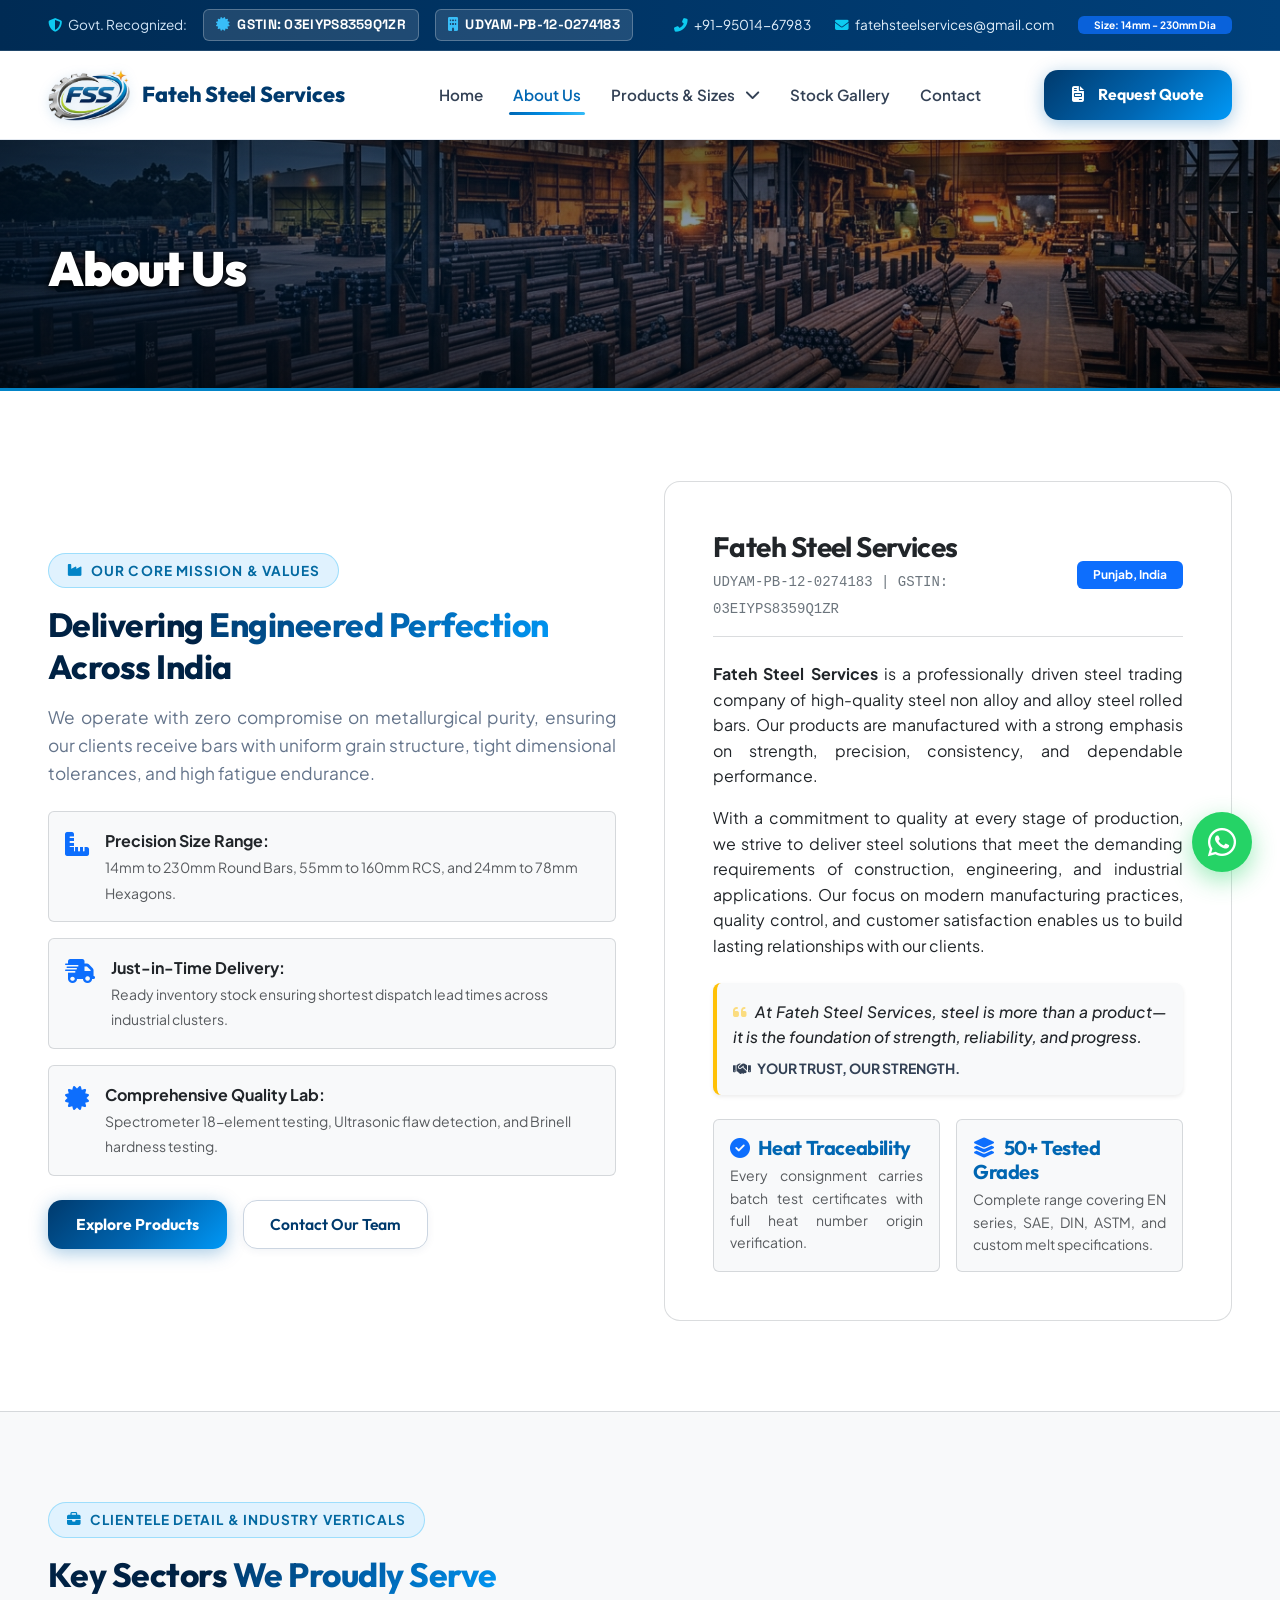
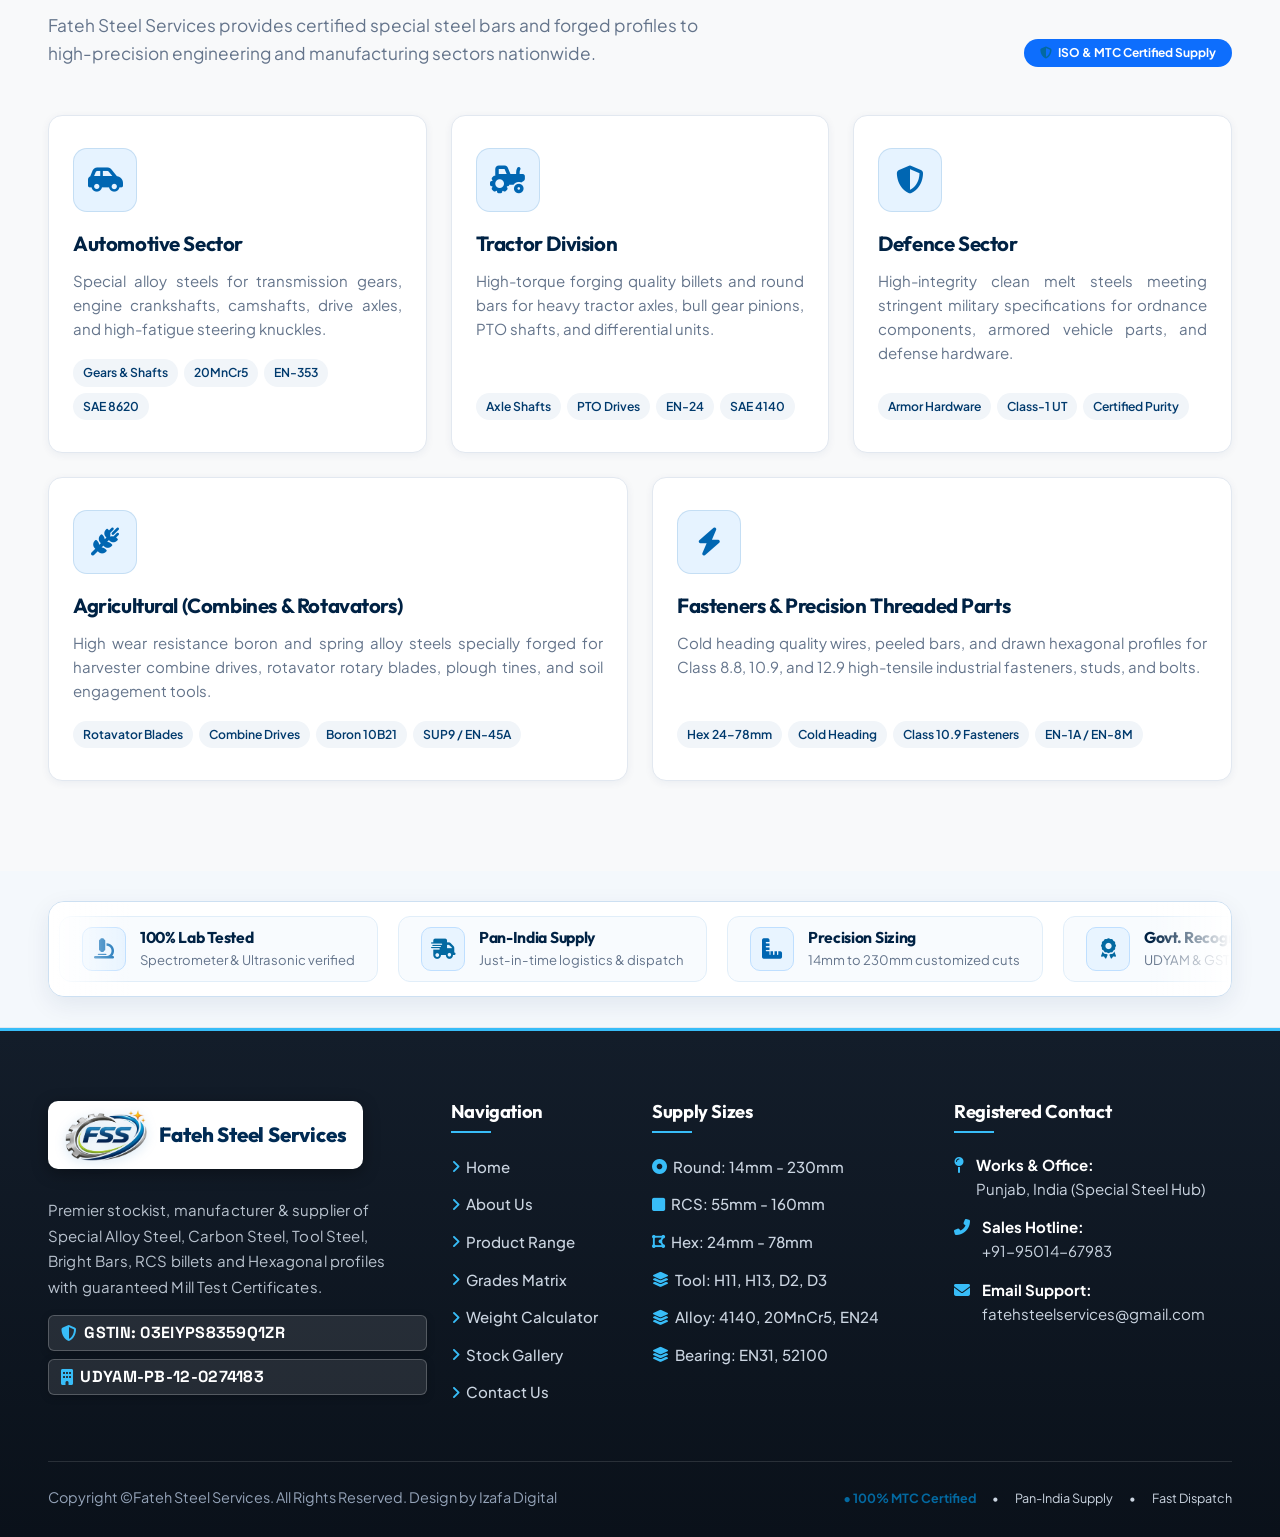
==== about.html @ 77a558df "Update contact info across website to fatehsteelservices@gmail.com and +91-95014-67983" ====
<!DOCTYPE html>
<html lang="en">
<head>
  <meta charset="UTF-8">
  <meta name="viewport" content="width=device-width, initial-scale=1.0">
  <title>About Us | FATEH STEEL SERVICES</title>
  <meta name="description" content="Learn about Fateh Steel Services - Punjab's leading manufacturer & stockist of Special Alloy Steel, Carbon Steel, and Tool Steel.">
  
  <link rel="icon" type="image/png" href="images/logo.png">
  <link rel="stylesheet" href="css/bootstrap.min.css">
  <link rel="stylesheet" href="css/animate.css">
  <link rel="stylesheet" href="css/magnific-popup.css">
  <link rel="stylesheet" href="css/swiper-bundle.min.css">
  <link rel="stylesheet" href="https://cdnjs.cloudflare.com/ajax/libs/font-awesome/6.5.1/css/all.min.css">
  <link rel="stylesheet" href="css/style.css">
</head>
<body>


  <!-- Top Announcement Bar -->
  <div class="top-bar d-none d-md-block">
    <div class="container-fluid px-lg-5">
      <div class="d-flex justify-content-between align-items-center">
        <div class="d-flex align-items-center gap-3">
          <span><i class="fas fa-shield-alt text-info me-1"></i> Govt. Recognized:</span>
          <span class="top-bar-badge"><i class="fas fa-certificate"></i> GSTIN: 03EIYPS8359Q1ZR</span>
          <span class="top-bar-badge"><i class="fas fa-building"></i> UDYAM-PB-12-0274183</span>
        </div>
        <div class="d-flex align-items-center gap-4">
          <a href="tel:+919501467983"><i class="fas fa-phone-alt text-info me-1"></i> +91-95014-67983</a>
          <a href="mailto:fatehsteelservices@gmail.com"><i class="fas fa-envelope text-info me-1"></i> fatehsteelservices@gmail.com</a>
          <span class="badge bg-primary bg-opacity-75 text-white fw-bold px-3 py-1">Size: 14mm - 230mm Dia</span>
        </div>
      </div>
    </div>
  </div>

  <!-- Main Navigation Header with Submenu -->
  <header class="main-nav">
    <div class="container-fluid px-lg-5 py-3">
      <div class="d-flex align-items-center justify-content-between">
        
        <a href="index.html" class="navbar-brand-custom">
          <img src="images/logo.png" alt="Fateh Steel Services Logo" class="brand-logo-img">
          <div class="brand-text d-none d-sm-block">
            <h2 class="brand-title">Fateh Steel Services</h2>
          </div>
        </a>

        <nav class="d-none d-lg-block">
          <ul class="nav-links-custom">
            <li><a href="index.html" class="nav-link-item">Home</a></li>
            <li><a href="about.html" class="nav-link-item active">About Us</a></li>
            
            <li class="nav-dropdown">
              <a href="products.html" class="nav-link-item">
                Products & Sizes <i class="fas fa-chevron-down ms-1 fs-7"></i>
              </a>
              <div class="dropdown-menu-custom">
                <a href="products.html" class="dropdown-item-custom">
                  <i class="fas fa-cubes"></i> Core Products & Size Spectrum
                </a>
                <a href="grades.html" class="dropdown-item-custom">
                  <i class="fas fa-flask"></i> Steel Grades & Chemical Matrix
                </a>
                <a href="calculator.html" class="dropdown-item-custom">
                  <i class="fas fa-calculator"></i> Steel Weight Calculator
                </a>
                <a href="quality.html" class="dropdown-item-custom">
                  <i class="fas fa-stamp"></i> Quality & Lab Testing
                </a>
              </div>
            </li>

            <li><a href="gallery.html" class="nav-link-item">Stock Gallery</a></li>
            <li><a href="contact.html" class="nav-link-item">Contact</a></li>
          </ul>
        </nav>

        <div class="d-flex align-items-center gap-3">
          <button class="btn btn-molten d-none d-sm-inline-flex" data-bs-toggle="modal" data-bs-target="#rfqModal">
            <i class="fas fa-file-invoice me-1"></i> Request Quote
          </button>
          <button class="btn btn-outline-steel mobile-menu-toggle d-lg-none" type="button" data-bs-toggle="offcanvas" data-bs-target="#mobileMenu" aria-label="Toggle Navigation">
            <i class="fas fa-bars"></i>
          </button>
        </div>

      </div>
    </div>
  </header>

  <!-- Mobile Menu Offcanvas with Collapsible Submenu -->
  <div class="offcanvas offcanvas-end bg-white text-dark" tabindex="-1" id="mobileMenu">
    <div class="offcanvas-header border-bottom border-secondary border-opacity-25 py-3">
      <div class="d-flex align-items-center gap-2">
        <img src="images/logo.png" alt="FSS Logo" style="height: 42px;">
        <div>
          <h5 class="offcanvas-title text-gradient fw-bold mb-0">Fateh Steel Services</h5>
        </div>
      </div>
      <button type="button" class="btn-close" data-bs-dismiss="offcanvas" aria-label="Close"></button>
    </div>
    <div class="offcanvas-body p-3">
      <ul class="mobile-nav-list">
        <li>
          <a href="index.html" class="mobile-nav-link">
            <i class="fas fa-home text-blue"></i> Home
          </a>
        </li>
        <li>
          <a href="about.html" class="mobile-nav-link active">
            <i class="fas fa-info-circle text-blue"></i> About Us
          </a>
        </li>
        
        <!-- Interactive Collapsible Submenu -->
        <li class="mobile-submenu-box">
          <button type="button" class="mobile-submenu-toggle">
            <span class="d-flex align-items-center gap-2">
              <i class="fas fa-layer-group text-blue"></i> Products & Sizes
            </span>
            <i class="fas fa-chevron-down arrow-icon"></i>
          </button>
          <div class="mobile-submenu-items">
            <a href="products.html" class="mobile-sub-item">
              <i class="fas fa-cubes"></i> Core Products & Sizes
            </a>
            <a href="grades.html" class="mobile-sub-item">
              <i class="fas fa-flask"></i> Steel Grades & Chemical Matrix
            </a>
            <a href="calculator.html" class="mobile-sub-item">
              <i class="fas fa-calculator"></i> Steel Weight Calculator
            </a>
            <a href="quality.html" class="mobile-sub-item">
              <i class="fas fa-stamp"></i> Quality & Lab Testing
            </a>
          </div>
        </li>

        <li>
          <a href="gallery.html" class="mobile-nav-link">
            <i class="fas fa-warehouse text-blue"></i> Stock Gallery
          </a>
        </li>
        <li>
          <a href="contact.html" class="mobile-nav-link">
            <i class="fas fa-envelope text-blue"></i> Contact Us
          </a>
        </li>
      </ul>

      <div class="mt-4 pt-3 border-top border-secondary border-opacity-25">
        <p class="small text-muted mb-1 font-monospace">GSTIN: 03EIYPS8359Q1ZR</p>
        <p class="small text-muted mb-3 font-monospace">UDYAM-PB-12-0274183</p>
        <button class="btn btn-molten w-100" data-bs-toggle="modal" data-bs-target="#rfqModal" data-bs-dismiss="offcanvas">
          <i class="fas fa-file-invoice me-2"></i> Request Instant Quote
        </button>
        <div class="d-flex gap-2 mt-2">
          <a href="tel:+919501467983" class="btn btn-sm btn-outline-steel flex-grow-1 text-center">
            <i class="fas fa-phone-alt text-green me-1"></i> Call Us
          </a>
          <a href="https://wa.me/919501467983?text=Hello%20Fateh%20Steel%20Services" target="_blank" class="btn btn-sm btn-whatsapp flex-grow-1 text-center">
            <i class="fab fa-whatsapp me-1"></i> WhatsApp
          </a>
        </div>
      </div>
    </div>
  </div>

  <!-- Page Banner -->
  <section class="page-banner-section">
    <div class="container-fluid px-lg-5 position-relative" style="z-index: 2;">
      <div class="row align-items-center">
        <div class="col-lg-10">
          <h1 class="banner-title mb-0">About Us</h1>
        </div>
      </div>
    </div>
  </section>

  <!-- Main About Content -->
  <section class="section-padding bg-surface">
    <div class="container-fluid px-lg-5">
      <div class="row g-5 align-items-center">
        
        <!-- Left Column: Core Mission, Values & Capabilities -->
        <div class="col-lg-6 wow fadeInLeft" data-wow-duration="1s">
          <div class="section-tag">
            <i class="fas fa-industry"></i> Our Core Mission & Values
          </div>
          <h2 class="section-title">
            Delivering <span class="text-gradient">Engineered Perfection</span> Across India
          </h2>
          <p class="section-desc mb-4">
            We operate with zero compromise on metallurgical purity, ensuring our clients receive bars with uniform grain structure, tight dimensional tolerances, and high fatigue endurance.
          </p>

          <div class="d-flex flex-column gap-3 mb-4">
            <div class="d-flex align-items-start gap-3 p-3 rounded bg-light border border-secondary border-opacity-25">
              <i class="fas fa-ruler-combined text-primary fs-4 mt-1"></i>
              <div>
                <strong class="text-dark d-block">Precision Size Range:</strong>
                <span class="text-muted small">14mm to 230mm Round Bars, 55mm to 160mm RCS, and 24mm to 78mm Hexagons.</span>
              </div>
            </div>

            <div class="d-flex align-items-start gap-3 p-3 rounded bg-light border border-secondary border-opacity-25">
              <i class="fas fa-truck-fast text-primary fs-4 mt-1"></i>
              <div>
                <strong class="text-dark d-block">Just-in-Time Delivery:</strong>
                <span class="text-muted small">Ready inventory stock ensuring shortest dispatch lead times across industrial clusters.</span>
              </div>
            </div>

            <div class="d-flex align-items-start gap-3 p-3 rounded bg-light border border-secondary border-opacity-25">
              <i class="fas fa-certificate text-primary fs-4 mt-1"></i>
              <div>
                <strong class="text-dark d-block">Comprehensive Quality Lab:</strong>
                <span class="text-muted small">Spectrometer 18-element testing, Ultrasonic flaw detection, and Brinell hardness testing.</span>
              </div>
            </div>
          </div>

          <div class="d-flex gap-3">
            <a href="products.html" class="btn btn-molten">Explore Products</a>
            <a href="contact.html" class="btn btn-outline-steel">Contact Our Team</a>
          </div>
        </div>

        <!-- Right Column: Corporate Enterprise Profile & Credentials -->
        <div class="col-lg-6 wow fadeInRight" data-wow-duration="1s">
          <div class="p-4 p-md-5 rounded-4 bg-white border border-secondary border-opacity-25 shadow-md">
            <div class="d-flex align-items-center justify-content-between pb-3 mb-4 border-bottom border-secondary border-opacity-25">
              <div>
                <h3 class="text-dark mb-1 fw-bold">Fateh Steel Services</h3>
                <span class="text-secondary small font-monospace">UDYAM-PB-12-0274183 | GSTIN: 03EIYPS8359Q1ZR</span>
              </div>
              <span class="badge bg-primary text-white px-3 py-2 fw-bold">Punjab, India</span>
            </div>
            
            <p class="text-body leading-relaxed mb-3">
              <strong>Fateh Steel Services</strong> is a professionally driven steel trading company of high-quality steel non alloy and alloy steel rolled bars. Our products are manufactured with a strong emphasis on strength, precision, consistency, and dependable performance.
            </p>

            <p class="text-body leading-relaxed mb-4">
              With a commitment to quality at every stage of production, we strive to deliver steel solutions that meet the demanding requirements of construction, engineering, and industrial applications. Our focus on modern manufacturing practices, quality control, and customer satisfaction enables us to build lasting relationships with our clients.
            </p>

            <!-- Brand Philosophy & Tagline Callout -->
            <div class="p-3 mb-4 rounded-3 border-start border-4 border-warning bg-light shadow-sm">
              <p class="mb-2 text-dark fst-italic fw-medium" style="font-size: 0.98rem; line-height: 1.6;">
                <i class="fas fa-quote-left text-warning me-2 opacity-50"></i>At Fateh Steel Services, steel is more than a product—it is the foundation of strength, reliability, and progress.
              </p>
              <div class="text-orange fw-bold small text-uppercase tracking-wider">
                <i class="fas fa-handshake me-1"></i> Your Trust, Our Strength.
              </div>
            </div>

            <div class="row g-3">
              <div class="col-sm-6">
                <div class="p-3 rounded bg-light border border-secondary border-opacity-25 h-100">
                  <h5 class="text-blue mb-1"><i class="fas fa-check-circle text-primary me-2"></i>Heat Traceability</h5>
                  <p class="text-muted small mb-0">Every consignment carries batch test certificates with full heat number origin verification.</p>
                </div>
              </div>
              <div class="col-sm-6">
                <div class="p-3 rounded bg-light border border-secondary border-opacity-25 h-100">
                  <h5 class="text-blue mb-1"><i class="fas fa-layer-group text-primary me-2"></i>50+ Tested Grades</h5>
                  <p class="text-muted small mb-0">Complete range covering EN series, SAE, DIN, ASTM, and custom melt specifications.</p>
                </div>
              </div>
            </div>

          </div>
        </div>

      </div>
    </div>
  </section>

  <!-- Key Industry Verticals & Clientele Served Section -->
  <section class="section-padding bg-light border-top border-secondary border-opacity-25">
    <div class="container-fluid px-lg-5">
      
      <div class="row justify-content-between align-items-end mb-5">
        <div class="col-lg-7">
          <div class="section-tag">
            <i class="fas fa-briefcase"></i> Clientele Detail & Industry Verticals
          </div>
          <h2 class="section-title">
            Key Sectors <span class="text-gradient">We Proudly Serve</span>
          </h2>
          <p class="section-desc mb-0">
            Fateh Steel Services provides certified special steel bars and forged profiles to high-precision engineering and manufacturing sectors nationwide.
          </p>
        </div>
        <div class="col-lg-5 text-lg-end mt-3 mt-lg-0">
          <span class="badge bg-primary text-white p-2 px-3 fw-bold rounded-pill">
            <i class="fas fa-shield-halved text-green me-1"></i> ISO & MTC Certified Supply
          </span>
        </div>
      </div>

      <!-- 5 Core Sectors Grid -->
      <div class="row g-4">
        
        <!-- Sector 1: Automotive -->
        <div class="col-lg-4 col-md-6 wow fadeInUp" data-wow-delay="0.1s">
          <div class="industry-card">
            <div class="industry-icon-box">
              <i class="fas fa-car-side"></i>
            </div>
            <h4>Automotive Sector</h4>
            <p>Special alloy steels for transmission gears, engine crankshafts, camshafts, drive axles, and high-fatigue steering knuckles.</p>
            <div class="industry-tags">
              <span>Gears & Shafts</span>
              <span>20MnCr5</span>
              <span>EN-353</span>
              <span>SAE 8620</span>
            </div>
          </div>
        </div>

        <!-- Sector 2: Tractor Division -->
        <div class="col-lg-4 col-md-6 wow fadeInUp" data-wow-delay="0.2s">
          <div class="industry-card">
            <div class="industry-icon-box">
              <i class="fas fa-tractor"></i>
            </div>
            <h4>Tractor Division</h4>
            <p>High-torque forging quality billets and round bars for heavy tractor axles, bull gear pinions, PTO shafts, and differential units.</p>
            <div class="industry-tags">
              <span>Axle Shafts</span>
              <span>PTO Drives</span>
              <span>EN-24</span>
              <span>SAE 4140</span>
            </div>
          </div>
        </div>

        <!-- Sector 3: Defence Sector -->
        <div class="col-lg-4 col-md-6 wow fadeInUp" data-wow-delay="0.3s">
          <div class="industry-card">
            <div class="industry-icon-box">
              <i class="fas fa-shield-halved"></i>
            </div>
            <h4>Defence Sector</h4>
            <p>High-integrity clean melt steels meeting stringent military specifications for ordnance components, armored vehicle parts, and defense hardware.</p>
            <div class="industry-tags">
              <span>Armor Hardware</span>
              <span>Class-1 UT</span>
              <span>Certified Purity</span>
            </div>
          </div>
        </div>

        <!-- Sector 4: Agricultural Combines & Rotavators -->
        <div class="col-lg-6 col-md-6 wow fadeInUp" data-wow-delay="0.4s">
          <div class="industry-card">
            <div class="industry-icon-box">
              <i class="fas fa-wheat-awn"></i>
            </div>
            <h4>Agricultural (Combines & Rotavators)</h4>
            <p>High wear resistance boron and spring alloy steels specially forged for harvester combine drives, rotavator rotary blades, plough tines, and soil engagement tools.</p>
            <div class="industry-tags">
              <span>Rotavator Blades</span>
              <span>Combine Drives</span>
              <span>Boron 10B21</span>
              <span>SUP9 / EN-45A</span>
            </div>
          </div>
        </div>

        <!-- Sector 5: Fasteners -->
        <div class="col-lg-6 col-md-12 wow fadeInUp" data-wow-delay="0.5s">
          <div class="industry-card">
            <div class="industry-icon-box">
              <i class="fas fa-bolt"></i>
            </div>
            <h4>Fasteners & Precision Threaded Parts</h4>
            <p>Cold heading quality wires, peeled bars, and drawn hexagonal profiles for Class 8.8, 10.9, and 12.9 high-tensile industrial fasteners, studs, and bolts.</p>
            <div class="industry-tags">
              <span>Hex 24–78mm</span>
              <span>Cold Heading</span>
              <span>Class 10.9 Fasteners</span>
              <span>EN-1A / EN-8M</span>
            </div>
          </div>
        </div>

      </div>

    </div>
  </section>

  <!-- Capability Stats Banner (Infinite Scrolling Ticker) -->
  <section class="capability-ribbon-section">
    <div class="container-fluid px-lg-5">
      <div class="capability-ribbon capability-ribbon-box">
        <div class="ribbon-ticker">
          <div class="ribbon-track">
            
            <!-- Group 1 -->
            <div class="ribbon-group">
              <div class="ribbon-item">
                <div class="ribbon-icon"><i class="fas fa-microscope"></i></div>
                <div class="ribbon-info">
                  <h4>100% Lab Tested</h4>
                  <p>Spectrometer & Ultrasonic verified</p>
                </div>
              </div>
              <div class="ribbon-item">
                <div class="ribbon-icon"><i class="fas fa-truck-fast text-green"></i></div>
                <div class="ribbon-info">
                  <h4>Pan-India Supply</h4>
                  <p>Just-in-time logistics & dispatch</p>
                </div>
              </div>
              <div class="ribbon-item">
                <div class="ribbon-icon"><i class="fas fa-ruler-combined"></i></div>
                <div class="ribbon-info">
                  <h4>Precision Sizing</h4>
                  <p>14mm to 230mm customized cuts</p>
                </div>
              </div>
              <div class="ribbon-item">
                <div class="ribbon-icon"><i class="fas fa-award text-green"></i></div>
                <div class="ribbon-info">
                  <h4>Govt. Recognized</h4>
                  <p>UDYAM & GST Registered entity</p>
                </div>
              </div>
              <div class="ribbon-item">
                <div class="ribbon-icon"><i class="fas fa-certificate text-green"></i></div>
                <div class="ribbon-info">
                  <h4>100% MTC Certified</h4>
                  <p>Chemical & mechanical test compliance</p>
                </div>
              </div>
              <div class="ribbon-item">
                <div class="ribbon-icon"><i class="fas fa-cubes"></i></div>
                <div class="ribbon-info">
                  <h4>50+ Steel Grades</h4>
                  <p>Alloy, Carbon & Tool Steel matrix</p>
                </div>
              </div>
            </div>

            <!-- Group 2 (Exact Duplicate for Seamless Infinite Loop) -->
            <div class="ribbon-group" aria-hidden="true">
              <div class="ribbon-item">
                <div class="ribbon-icon"><i class="fas fa-microscope"></i></div>
                <div class="ribbon-info">
                  <h4>100% Lab Tested</h4>
                  <p>Spectrometer & Ultrasonic verified</p>
                </div>
              </div>
              <div class="ribbon-item">
                <div class="ribbon-icon"><i class="fas fa-truck-fast text-green"></i></div>
                <div class="ribbon-info">
                  <h4>Pan-India Supply</h4>
                  <p>Just-in-time logistics & dispatch</p>
                </div>
              </div>
              <div class="ribbon-item">
                <div class="ribbon-icon"><i class="fas fa-ruler-combined"></i></div>
                <div class="ribbon-info">
                  <h4>Precision Sizing</h4>
                  <p>14mm to 230mm customized cuts</p>
                </div>
              </div>
              <div class="ribbon-item">
                <div class="ribbon-icon"><i class="fas fa-award text-green"></i></div>
                <div class="ribbon-info">
                  <h4>Govt. Recognized</h4>
                  <p>UDYAM & GST Registered entity</p>
                </div>
              </div>
              <div class="ribbon-item">
                <div class="ribbon-icon"><i class="fas fa-certificate text-green"></i></div>
                <div class="ribbon-info">
                  <h4>100% MTC Certified</h4>
                  <p>Chemical & mechanical test compliance</p>
                </div>
              </div>
              <div class="ribbon-item">
                <div class="ribbon-icon"><i class="fas fa-cubes"></i></div>
                <div class="ribbon-info">
                  <h4>50+ Steel Grades</h4>
                  <p>Alloy, Carbon & Tool Steel matrix</p>
                </div>
              </div>
            </div>

          </div>
        </div>
      </div>
    </div>
  </section>

  <!-- Footer -->
  <footer class="main-footer">
    <div class="container-fluid px-lg-5">
      <div class="row g-4">
        
        <div class="col-lg-4 col-md-6">
          <div class="navbar-brand-custom mb-3">
            <img src="images/logo.png" alt="Fateh Steel Services Logo" class="brand-logo-img" style="height: 52px;">
            <div class="brand-text">
              <h2 class="text-white mb-0">Fateh Steel Services</h2>
            </div>
          </div>
          <p class="text-light small pe-lg-4 mb-3" style="line-height: 1.7; opacity: 0.9;">
            Premier stockist, manufacturer & supplier of Special Alloy Steel, Carbon Steel, Tool Steel, Bright Bars, RCS billets and Hexagonal profiles with guaranteed Mill Test Certificates.
          </p>
          <div class="d-flex flex-column gap-2 mt-2">
            <span class="top-bar-badge d-inline-flex w-auto"><i class="fas fa-shield-alt"></i> GSTIN: 03EIYPS8359Q1ZR</span>
            <span class="top-bar-badge d-inline-flex w-auto"><i class="fas fa-building"></i> UDYAM-PB-12-0274183</span>
          </div>
        </div>

        <div class="col-lg-2 col-md-6 col-6 footer-col">
          <h4>Navigation</h4>
          <ul class="footer-links">
            <li><a href="index.html"><i class="fas fa-angle-right text-green"></i> Home</a></li>
            <li><a href="about.html"><i class="fas fa-angle-right text-green"></i> About Us</a></li>
            <li><a href="products.html"><i class="fas fa-angle-right text-green"></i> Product Range</a></li>
            <li><a href="grades.html"><i class="fas fa-angle-right text-green"></i> Grades Matrix</a></li>
            <li><a href="calculator.html"><i class="fas fa-angle-right text-green"></i> Weight Calculator</a></li>
            <li><a href="gallery.html"><i class="fas fa-angle-right text-green"></i> Stock Gallery</a></li>
            <li><a href="contact.html"><i class="fas fa-angle-right text-green"></i> Contact Us</a></li>
          </ul>
        </div>

        <div class="col-lg-3 col-md-6 col-6 footer-col">
          <h4>Supply Sizes</h4>
          <ul class="footer-links">
            <li><a href="products.html"><i class="fas fa-circle-dot text-green"></i> Round: 14mm - 230mm</a></li>
            <li><a href="products.html"><i class="fas fa-square text-green"></i> RCS: 55mm - 160mm</a></li>
            <li><a href="products.html"><i class="fas fa-draw-polygon text-green"></i> Hex: 24mm - 78mm</a></li>
            <li><a href="grades.html"><i class="fas fa-layer-group text-green"></i> Tool: H11, H13, D2, D3</a></li>
            <li><a href="grades.html"><i class="fas fa-layer-group text-green"></i> Alloy: 4140, 20MnCr5, EN24</a></li>
            <li><a href="grades.html"><i class="fas fa-layer-group text-green"></i> Bearing: EN31, 52100</a></li>
          </ul>
        </div>

        <div class="col-lg-3 col-md-6 footer-col">
          <h4>Registered Contact</h4>
          <div class="footer-contact-item">
            <i class="fas fa-map-pin"></i>
            <div>
              <strong class="text-white d-block">Works & Office:</strong>
              <span>Punjab, India (Special Steel Hub)</span>
            </div>
          </div>
          <div class="footer-contact-item">
            <i class="fas fa-phone-alt"></i>
            <div>
              <strong class="text-white d-block">Sales Hotline:</strong>
              <a href="tel:+919501467983" class="text-light">+91-95014-67983</a>
            </div>
          </div>
          <div class="footer-contact-item">
            <i class="fas fa-envelope"></i>
            <div>
              <strong class="text-white d-block">Email Support:</strong>
              <a href="mailto:fatehsteelservices@gmail.com" class="text-light">fatehsteelservices@gmail.com</a>
            </div>
          </div>
        </div>

      </div>

      <div class="footer-bottom d-flex flex-wrap justify-content-between align-items-center">
        <div>
          Copyright &copy;Fateh Steel Services. All Rights Reserved. Design by Izafa Digital
        </div>
        <div class="d-flex gap-3 text-light small">
          <span class="text-green fw-bold">&bull; 100% MTC Certified</span>
          <span>&bull;</span>
          <span>Pan-India Supply</span>
          <span>&bull;</span>
          <span>Fast Dispatch</span>
        </div>
      </div>

    </div>
  </footer>

  <!-- Floating WhatsApp CTA Button -->
  <a href="https://wa.me/919501467983?text=Hello%20Fateh%20Steel%20Services,%20I%20have%20an%20inquiry%20regarding%20steel%20supplies" target="_blank" class="whatsapp-float" aria-label="Chat on WhatsApp">
    <i class="fab fa-whatsapp"></i>
  </a>

  <!-- Request Quote Popup Modal -->
  <div class="modal fade" id="rfqModal" tabindex="-1" aria-hidden="true">
    <div class="modal-dialog modal-dialog-centered modal-lg">
      <div class="modal-content rfq-modal-content">
        <div class="modal-header rfq-modal-header">
          <div class="d-flex align-items-center gap-2">
            <i class="fas fa-file-invoice text-green fs-4"></i>
            <h5 class="modal-title text-white mb-0">Request Instant Quotation</h5>
          </div>
          <button type="button" class="btn-close btn-close-white" data-bs-dismiss="modal"></button>
        </div>
        <div class="modal-body rfq-modal-body">
          <form onsubmit="event.preventDefault(); const g = document.getElementById('modal-grade').value; const s = document.getElementById('modal-size').value; const q = document.getElementById('modal-qty').value; window.open('https://wa.me/919501467983?text=' + encodeURIComponent('*QUICK QUOTE INQUIRY*\nGrade: ' + g + '\nSize: ' + s + '\nQuantity: ' + q), '_blank');">
            <div class="row g-3">
              <div class="col-md-6">
                <label class="form-label text-dark small fw-bold">Required Grade:</label>
                <input type="text" id="modal-grade" class="form-control bg-light border-secondary border-opacity-25 text-dark py-2" placeholder="e.g. 42CrMo4 / EN8 / 20MnCr5" required>
              </div>
              <div class="col-md-6">
                <label class="form-label text-dark small fw-bold">Size (Dia / RCS / HEX):</label>
                <input type="text" id="modal-size" class="form-control bg-light border-secondary border-opacity-25 text-dark py-2" placeholder="e.g. 50mm Dia / 80mm RCS" required>
              </div>
              <div class="col-md-12">
                <label class="form-label text-dark small fw-bold">Estimated Quantity / Length:</label>
                <input type="text" id="modal-qty" class="form-control bg-light border-secondary border-opacity-25 text-dark py-2" placeholder="e.g. 2 Tons / 50 Pieces" required>
              </div>
              <div class="col-12 mt-4 text-end">
                <button type="button" class="btn btn-outline-secondary me-2" data-bs-dismiss="modal">Close</button>
                <button type="submit" class="btn btn-molten">
                  <i class="fab fa-whatsapp me-1"></i> Send To WhatsApp Sales
                </button>
              </div>
            </div>
          </form>
        </div>
      </div>
    </div>
  </div>

  <!-- JavaScript Libraries -->
  <script src="js/jquery-3.7.1.min.js"></script>
  <script src="js/bootstrap.min.js"></script>
  <script src="js/gsap.min.js"></script>
  <script src="js/ScrollTrigger.min.js"></script>
  <script src="js/SplitText.min.js"></script>
  <script src="js/wow.min.js"></script>
  <script src="js/swiper-bundle.min.js"></script>
  <script src="js/jquery.magnific-popup.min.js"></script>
  <script src="js/jquery.waypoints.min.js"></script>
  <script src="js/jquery.counterup.min.js"></script>
  <script src="js/SmoothScroll.js"></script>
  <script src="js/steel-data.js"></script>
  <script src="js/main.js"></script>

</body>
</html>
---- css/style.css ----
/* ==========================================================================
   FATEH STEEL SERVICES — 100% PURE FSS LOGO COLOR PALETTE & DESIGN SYSTEM
   Strictly: FSS Royal Blue + FSS Lime Green + Metallic Silver Chrome + Clean White
   ========================================================================== */

@import url('https://fonts.googleapis.com/css2?family=Outfit:wght@300;400;500;600;700;800;900&family=Plus+Jakarta+Sans:wght@300;400;500;600;700;800&family=Space+Grotesk:wght@500;600;700&display=swap');

:root {
  /* Exact FSS Logo Colors */
  --fss-blue: #0066b2;
  --fss-blue-dark: #003a6d;
  --fss-blue-deep: #002244;
  --fss-blue-light: #008ee6;
  --fss-blue-soft: #e6f3ff;
  --fss-blue-glow: rgba(0, 102, 178, 0.25);
  
  --fss-green: #0284c7;
  --fss-green-dark: #0369a1;
  --fss-green-light: #38bdf8;
  --fss-green-soft: #e0f2fe;
  --fss-green-glow: rgba(56, 189, 248, 0.25);

  --fss-silver: #64748b;
  --fss-silver-light: #e2e8f0;
  --fss-silver-border: #cbd5e1;

  /* Surfaces & Backgrounds */
  --bg-main: #f8fafc;
  --bg-surface: #ffffff;
  --bg-card: #ffffff;
  --bg-card-hover: #f0f7ff;
  --bg-alt: #f1f7fc;
  
  /* Primary & Accent Assignments */
  --primary: var(--fss-blue);
  --primary-light: var(--fss-blue-light);
  --primary-dark: var(--fss-blue-dark);
  --primary-glow: var(--fss-blue-glow);
  
  --accent-green: var(--fss-green);
  --accent-green-dark: var(--fss-green-dark);
  
  --text-main: #002244;
  --text-body: #334155;
  --text-muted: #64748b;
  --text-dim: #94a3b8;
  
  --border-subtle: #e2e8f0;
  --border-medium: #cbd5e1;
  --border-blue: rgba(0, 102, 178, 0.3);
  --border-green: rgba(56, 189, 248, 0.4);

  /* Gradients based on FSS Logo */
  --fss-blue-gradient: linear-gradient(135deg, #003a6d 0%, #0066b2 55%, #0099f7 100%);
  --fss-green-gradient: linear-gradient(135deg, #0284c7 0%, #38bdf8 100%);
  --fss-combo-gradient: linear-gradient(135deg, #0066b2 0%, #008ee6 50%, #38bdf8 100%);
  --fss-silver-gradient: linear-gradient(135deg, #f8fafc 0%, #e2e8f0 50%, #cbd5e1 100%);

  /* Font Families */
  --font-heading: 'Outfit', sans-serif;
  --font-body: 'Plus Jakarta Sans', sans-serif;
  --font-mono: 'Space Grotesk', monospace;

  /* Shadows */
  --shadow-sm: 0 2px 8px rgba(0, 58, 109, 0.06);
  --shadow-md: 0 8px 24px rgba(0, 58, 109, 0.09);
  --shadow-lg: 0 16px 40px rgba(0, 58, 109, 0.12);

  --radius-sm: 8px;
  --radius-md: 14px;
  --radius-lg: 20px;
  --radius-full: 9999px;
  
  --transition: all 0.3s cubic-bezier(0.16, 1, 0.3, 1);
}

/* Global Reset */
*, *::before, *::after {
  margin: 0;
  padding: 0;
  box-sizing: border-box;
}

html {
  scroll-behavior: smooth;
  font-size: 16px;
}

body {
  font-family: var(--font-body);
  background-color: var(--bg-main);
  color: var(--text-body);
  overflow-x: hidden;
  line-height: 1.6;
  -webkit-font-smoothing: antialiased;
}

/* Custom Scrollbar */
::-webkit-scrollbar {
  width: 9px;
}
::-webkit-scrollbar-track {
  background: #f1f5f9;
}
::-webkit-scrollbar-thumb {
  background: var(--fss-silver-border);
  border-radius: 6px;
  border: 2px solid #f1f5f9;
}
::-webkit-scrollbar-thumb:hover {
  background: var(--fss-blue);
}

/* Selection */
::selection {
  background: var(--fss-blue);
  color: #fff;
}

/* Standard Natural Browser Cursor */
*, html, body {
  cursor: auto;
}

a, button, [role="button"], select, input[type="submit"], input[type="button"], .btn, .mobile-submenu-toggle {
  cursor: pointer;
}

/* Typography Helpers & Paragraph Formatting */
p {
  text-align: justify;
  text-justify: inter-word;
  hyphens: auto;
}

.text-center p,
p.text-center,
.page-banner-section p,
.banner-subtitle {
  text-align: center;
}

.text-start p,
p.text-start {
  text-align: start;
}

/* Typography Helpers */
h1, h2, h3, h4, h5, h6 {
  font-family: var(--font-heading);
  font-weight: 700;
  color: var(--text-main);
  letter-spacing: -0.02em;
}

a {
  text-decoration: none;
  color: inherit;
  transition: var(--transition);
}

.text-gradient {
  background: var(--fss-blue-gradient);
  -webkit-background-clip: text;
  -webkit-text-fill-color: transparent;
  display: inline-block;
}

.text-light-blue {
  color: #38bdf8 !important;
}

.text-gradient-light {
  background: linear-gradient(135deg, #38bdf8 0%, #008ee6 50%, #60a5fa 100%);
  -webkit-background-clip: text;
  -webkit-text-fill-color: transparent;
  display: inline-block;
}

.text-green {
  color: var(--fss-green-dark) !important;
}

.text-blue {
  color: var(--fss-blue) !important;
}

.mono {
  font-family: var(--font-mono);
}

/* Section Wrapper */
.section-padding {
  padding: 90px 0;
  position: relative;
}

@media (max-width: 768px) {
  .section-padding {
    padding: 60px 0;
  }
}

.bg-surface {
  background-color: #ffffff !important;
}

.bg-alt {
  background-color: var(--bg-alt) !important;
}

.section-tag {
  display: inline-flex;
  align-items: center;
  gap: 8px;
  padding: 6px 18px;
  background: var(--fss-green-soft);
  border: 1.5px solid var(--border-green);
  border-radius: var(--radius-full);
  color: var(--fss-green-dark);
  font-size: 0.85rem;
  font-weight: 700;
  text-transform: uppercase;
  letter-spacing: 0.08em;
  margin-bottom: 16px;
}

.section-tag i {
  color: var(--fss-green);
}

.section-title {
  font-size: 2.1rem;
  font-weight: 750;
  line-height: 1.25;
  color: var(--text-main);
  margin-bottom: 16px;
  letter-spacing: -0.015em;
}

@media (max-width: 1200px) {
  .section-title {
    font-size: 1.95rem;
    line-height: 1.25;
  }
}

@media (max-width: 991px) {
  .section-title {
    font-size: 1.8rem;
    line-height: 1.25;
  }
}

@media (max-width: 768px) {
  .section-title {
    font-size: 1.65rem;
    line-height: 1.25;
  }
}

@media (max-width: 576px) {
  .section-title {
    font-size: 1.48rem;
    line-height: 1.25;
    letter-spacing: -0.01em;
    margin-bottom: 12px;
    word-break: normal;
    overflow-wrap: break-word;
  }
  .section-tag {
    font-size: 0.74rem;
    padding: 4px 12px;
    margin-bottom: 10px;
  }
  .section-desc {
    font-size: 0.94rem;
    line-height: 1.6;
  }
}

.section-desc {
  color: var(--text-muted);
  font-size: 1.08rem;
  max-width: 650px;
}

/* Button Component System - FSS Blue & Green */
.btn-molten {
  display: inline-flex;
  align-items: center;
  justify-content: center;
  gap: 10px;
  padding: 13px 28px;
  background: var(--fss-blue-gradient);
  color: #ffffff;
  font-family: var(--font-heading);
  font-weight: 700;
  font-size: 0.98rem;
  border-radius: var(--radius-md);
  border: none;
  cursor: pointer;
  box-shadow: 0 4px 18px rgba(0, 102, 178, 0.35);
  position: relative;
  overflow: hidden;
  z-index: 1;
  transition: var(--transition);
}

.btn-molten::before {
  content: '';
  position: absolute;
  top: 0;
  left: -100%;
  width: 100%;
  height: 100%;
  background: linear-gradient(90deg, transparent, rgba(255, 255, 255, 0.35), transparent);
  transition: 0.5s;
  z-index: -1;
}

.btn-molten:hover {
  transform: translateY(-2px);
  box-shadow: 0 8px 25px rgba(0, 102, 178, 0.5);
  color: #ffffff;
}

.btn-molten:hover::before {
  left: 100%;
}

.btn-green {
  display: inline-flex;
  align-items: center;
  justify-content: center;
  gap: 10px;
  padding: 13px 28px;
  background: var(--fss-green-gradient);
  color: #ffffff;
  font-family: var(--font-heading);
  font-weight: 700;
  font-size: 0.98rem;
  border-radius: var(--radius-md);
  border: none;
  cursor: pointer;
  box-shadow: 0 4px 18px rgba(2, 132, 199, 0.35);
  transition: var(--transition);
}

.btn-green:hover {
  transform: translateY(-2px);
  box-shadow: 0 8px 25px rgba(2, 132, 199, 0.5);
  color: #ffffff;
}

.btn-whatsapp {
  display: inline-flex;
  align-items: center;
  justify-content: center;
  gap: 8px;
  padding: 12px 24px;
  background: #25d366 !important;
  color: #ffffff !important;
  font-family: var(--font-heading);
  font-weight: 700;
  font-size: 0.95rem;
  border-radius: var(--radius-md);
  border: none;
  cursor: pointer;
  box-shadow: 0 4px 18px rgba(37, 211, 102, 0.35);
  transition: var(--transition);
}

.btn-whatsapp:hover {
  background: #20ba5a !important;
  transform: translateY(-2px);
  box-shadow: 0 8px 25px rgba(37, 211, 102, 0.55);
  color: #ffffff !important;
}

.btn-outline-steel {
  display: inline-flex;
  align-items: center;
  justify-content: center;
  gap: 10px;
  padding: 12px 26px;
  background: #ffffff;
  color: var(--fss-blue-dark);
  font-family: var(--font-heading);
  font-weight: 600;
  font-size: 0.98rem;
  border-radius: var(--radius-md);
  border: 1.5px solid var(--border-medium);
  box-shadow: var(--shadow-sm);
  transition: var(--transition);
}

.btn-outline-steel:hover {
  background: var(--fss-blue);
  border-color: var(--fss-blue);
  color: #ffffff;
  transform: translateY(-2px);
  box-shadow: var(--shadow-md);
}

/* Top Announcement / Credentials Bar (Clean FSS Brand Header) */
.top-bar {
  background: linear-gradient(90deg, #002b54 0%, #00407a 100%);
  border-bottom: 1px solid rgba(255, 255, 255, 0.12);
  font-size: 0.85rem;
  padding: 9px 0;
  color: #d1e5f7;
}

.top-bar-badge {
  display: inline-flex;
  align-items: center;
  gap: 7px;
  color: #ffffff;
  font-weight: 700;
  font-family: var(--font-mono);
  background: rgba(255, 255, 255, 0.12);
  padding: 4px 12px;
  border-radius: 6px;
  border: 1px solid rgba(255, 255, 255, 0.25);
  letter-spacing: 0.3px;
  transition: all 0.2s ease;
}

.top-bar-badge i {
  color: #38bdf8;
}

.top-bar-badge:hover {
  background: rgba(255, 255, 255, 0.2);
  border-color: rgba(56, 189, 248, 0.5);
  color: #ffffff;
}

.top-bar a {
  color: #e1effa;
}

.top-bar a:hover {
  color: #38bdf8;
}

/* Main Navigation Header */
.main-nav {
  position: sticky;
  top: 0;
  left: 0;
  width: 100%;
  z-index: 1000;
  background: rgba(255, 255, 255, 0.97);
  backdrop-filter: blur(16px);
  border-bottom: 1px solid var(--border-subtle);
  transition: var(--transition);
}

.main-nav.scrolled {
  background: #ffffff;
  box-shadow: var(--shadow-md);
  border-bottom-color: rgba(0, 102, 178, 0.2);
}

.navbar-brand-custom {
  display: flex;
  align-items: center;
  gap: 12px;
}

.brand-logo-img {
  height: 52px;
  width: auto;
  object-fit: contain;
  filter: drop-shadow(0 2px 6px rgba(0, 102, 178, 0.18));
  transition: var(--transition);
}

.navbar-brand-custom:hover .brand-logo-img {
  transform: scale(1.04);
}

.brand-text h2,
.brand-title {
  font-size: 1.35rem;
  font-weight: 800;
  line-height: 1.2;
  margin: 0;
  color: var(--fss-blue-dark);
  letter-spacing: -0.2px;
}

.brand-text span {
  font-size: 0.72rem;
  text-transform: uppercase;
  letter-spacing: 0.15em;
  color: var(--fss-blue);
  font-weight: 700;
  display: block;
}

.nav-links-custom {
  display: flex;
  align-items: center;
  gap: 22px;
  list-style: none;
  margin: 0;
}

.nav-link-item {
  color: var(--text-body);
  font-weight: 600;
  font-size: 0.95rem;
  padding: 8px 4px;
  position: relative;
  display: inline-flex;
  align-items: center;
  gap: 6px;
}

.nav-link-item::after {
  content: '';
  position: absolute;
  bottom: 0;
  left: 0;
  width: 0%;
  height: 3px;
  background: var(--fss-combo-gradient);
  transition: var(--transition);
  border-radius: 2px;
}

.nav-link-item:hover, .nav-link-item.active {
  color: var(--fss-blue);
}

.nav-link-item:hover::after, .nav-link-item.active::after {
  width: 100%;
}

/* Dropdown Sub-menu System */
.nav-dropdown {
  position: relative;
  padding: 8px 0;
}

.dropdown-menu-custom {
  position: absolute;
  top: 100%;
  left: 0;
  min-width: 280px;
  background: #ffffff;
  border: 1.5px solid var(--border-medium);
  border-radius: var(--radius-md);
  padding: 8px;
  box-shadow: 0 12px 35px rgba(0, 58, 109, 0.15);
  display: block;
  visibility: hidden;
  opacity: 0;
  transform: translateY(12px);
  transition: opacity 0.25s ease, transform 0.25s ease, visibility 0.25s;
  pointer-events: none;
  z-index: 9999;
}

.nav-dropdown:hover .dropdown-menu-custom,
.nav-dropdown.active .dropdown-menu-custom {
  visibility: visible;
  opacity: 1;
  transform: translateY(0);
  pointer-events: auto;
}

.dropdown-item-custom {
  display: flex;
  align-items: center;
  gap: 12px;
  padding: 11px 16px;
  border-radius: var(--radius-sm);
  color: var(--text-main);
  font-size: 0.93rem;
  font-weight: 600;
  transition: var(--transition);
  border-bottom: 1px solid #f1f5f9;
}

.dropdown-item-custom:last-child {
  border-bottom: none;
}

.dropdown-item-custom i {
  color: var(--fss-green);
  font-size: 1.15rem;
  width: 22px;
  text-align: center;
  transition: var(--transition);
}

.dropdown-item-custom:hover,
.dropdown-item-custom.active {
  background: var(--fss-blue-soft);
  color: var(--fss-blue);
  padding-left: 20px;
  font-weight: 700;
}

.dropdown-item-custom:hover i,
.dropdown-item-custom.active i {
  color: var(--fss-blue);
  transform: scale(1.15);
}

/* Hero Section */
.hero-section {
  position: relative;
  min-height: 85vh;
  display: flex;
  align-items: center;
  padding: 90px 0 70px;
  overflow: hidden;
  background: radial-gradient(circle at 85% 15%, #e1f0ff 0%, #f0f7ff 35%, #ffffff 85%);
}

#ember-canvas {
  position: absolute;
  top: 0;
  left: 0;
  width: 100%;
  height: 100%;
  z-index: 1;
  pointer-events: none;
}

.hero-glow-blob {
  position: absolute;
  width: 650px;
  height: 650px;
  background: radial-gradient(circle, rgba(0, 102, 178, 0.1) 0%, rgba(56, 189, 248, 0.08) 50%, transparent 70%);
  top: 15%;
  right: 10%;
  filter: blur(60px);
  z-index: 1;
  pointer-events: none;
}

.hero-content {
  position: relative;
  z-index: 2;
}

.hero-title {
  font-size: 3.8rem;
  font-weight: 900;
  line-height: 1.1;
  color: var(--fss-blue-dark);
  margin-bottom: 22px;
}

@media (max-width: 992px) {
  .hero-title {
    font-size: 2.8rem;
  }
}
@media (max-width: 576px) {
  .hero-title {
    font-size: 2.2rem;
  }
}

.hero-subtitle {
  font-size: 1.2rem;
  color: var(--text-body);
  max-width: 600px;
  margin-bottom: 34px;
  line-height: 1.7;
}

.hero-highlights {
  display: flex;
  flex-wrap: wrap;
  gap: 14px;
  margin-bottom: 36px;
}

.hero-highlight-chip {
  display: inline-flex;
  align-items: center;
  gap: 8px;
  background: #ffffff;
  border: 1.5px solid var(--border-medium);
  padding: 8px 16px;
  border-radius: var(--radius-sm);
  font-size: 0.92rem;
  color: var(--fss-blue-dark);
  box-shadow: var(--shadow-sm);
  font-weight: 600;
}

.hero-highlight-chip i {
  color: var(--fss-green);
}

/* Floating Hero Card */
.hero-visual-card {
  position: relative;
  background: #ffffff;
  border: 1px solid var(--border-subtle);
  border-radius: var(--radius-lg);
  padding: 32px;
  box-shadow: var(--shadow-lg);
  overflow: hidden;
}

.hero-visual-card::before {
  content: '';
  position: absolute;
  top: 0;
  left: 0;
  right: 0;
  height: 4px;
  background: var(--fss-combo-gradient);
}

.hero-stat-grid {
  display: grid;
  grid-template-columns: repeat(2, 1fr);
  gap: 16px;
}

.hero-stat-box {
  background: #f8fafc;
  border: 1px solid var(--border-subtle);
  border-radius: var(--radius-md);
  padding: 20px;
  text-align: center;
  transition: var(--transition);
}

.hero-stat-box:hover {
  border-color: var(--fss-blue);
  background: #f0f7ff;
  transform: translateY(-3px);
  box-shadow: var(--shadow-sm);
}

.hero-stat-num {
  font-size: 2.3rem;
  font-weight: 800;
  font-family: var(--font-heading);
  color: var(--fss-blue);
  line-height: 1;
  margin-bottom: 6px;
}

.hero-stat-label {
  font-size: 0.85rem;
  color: var(--text-muted);
  text-transform: uppercase;
  font-weight: 700;
  letter-spacing: 0.05em;
}

/* Core Capability Banner - Infinite Scrolling Ticker */
.capability-ribbon-section {
  padding: 30px 0;
  background: #f4f8fc;
  border-bottom: 1px solid var(--border-subtle);
  position: relative;
  z-index: 5;
}

.capability-ribbon,
.capability-ribbon-box {
  background: #ffffff;
  border: 1.5px solid #cde0f2;
  border-radius: 16px;
  box-shadow: 0 8px 24px rgba(0, 43, 84, 0.08);
  padding: 10px 0;
  overflow: hidden;
  position: relative;
}

.capability-ribbon::before,
.capability-ribbon::after,
.capability-ribbon-box::before,
.capability-ribbon-box::after {
  content: '';
  position: absolute;
  top: 0;
  bottom: 0;
  width: 80px;
  z-index: 3;
  pointer-events: none;
}

.capability-ribbon::before,
.capability-ribbon-box::before {
  left: 0;
  background: linear-gradient(to right, #ffffff, rgba(255, 255, 255, 0));
  border-top-left-radius: 14px;
  border-bottom-left-radius: 14px;
}

.capability-ribbon::after,
.capability-ribbon-box::after {
  right: 0;
  background: linear-gradient(to left, #ffffff, rgba(255, 255, 255, 0));
  border-top-right-radius: 14px;
  border-bottom-right-radius: 14px;
}

.ribbon-ticker {
  display: flex;
  overflow: hidden;
  width: 100%;
}

.ribbon-track {
  display: flex;
  width: max-content;
  animation: ribbonMarquee 28s linear infinite;
  will-change: transform;
}

.capability-ribbon:hover .ribbon-track,
.capability-ribbon-box:hover .ribbon-track {
  animation-play-state: paused;
}

.ribbon-group {
  display: flex;
  align-items: center;
  flex-shrink: 0;
}

.ribbon-item {
  display: inline-flex;
  align-items: center;
  gap: 14px;
  padding: 10px 22px;
  margin: 4px 10px;
  background: #f8fbfe;
  border: 1.5px solid #e1eef9;
  border-radius: 12px;
  white-space: nowrap;
  flex-shrink: 0;
  transition: all 0.3s ease;
}

.ribbon-item:hover {
  background: #ffffff;
  border-color: #b9d8f5;
  box-shadow: 0 4px 14px rgba(0, 102, 178, 0.1);
  transform: translateY(-2px);
}

.ribbon-icon {
  width: 44px;
  height: 44px;
  border-radius: 10px;
  background: #e8f4ff;
  border: 1px solid #bfdfff;
  display: flex;
  align-items: center;
  justify-content: center;
  color: var(--fss-blue);
  font-size: 1.25rem;
  flex-shrink: 0;
  transition: transform 0.3s ease;
}

.ribbon-item:hover .ribbon-icon {
  transform: scale(1.1);
}

.ribbon-info h4 {
  font-size: 0.98rem;
  font-weight: 700;
  margin-bottom: 2px;
  color: var(--text-main);
  white-space: nowrap;
}

.ribbon-info p {
  font-size: 0.82rem;
  color: var(--text-muted);
  margin: 0;
  white-space: nowrap;
}

@keyframes ribbonMarquee {
  0% {
    transform: translateX(0);
  }
  100% {
    transform: translateX(-50%);
  }
}

/* Product & Size Matrix Cards */
.product-card {
  background: #ffffff;
  border: 1px solid var(--border-subtle);
  border-radius: var(--radius-lg);
  padding: 28px 24px;
  position: relative;
  transition: var(--transition);
  height: 100%;
  display: flex;
  flex-direction: column;
  box-shadow: var(--shadow-sm);
}

@media (max-width: 576px) {
  .product-card {
    padding: 22px 18px;
  }
}

.product-card:hover {
  transform: translateY(-6px);
  border-color: var(--fss-blue);
  box-shadow: var(--shadow-lg), 0 0 20px rgba(0, 102, 178, 0.15);
}

.product-shape-icon {
  width: 68px;
  height: 68px;
  border-radius: var(--radius-md);
  background: #f0f7ff;
  border: 1px solid #cce5ff;
  display: flex;
  align-items: center;
  justify-content: center;
  margin-bottom: 22px;
  transition: var(--transition);
}

.product-card:hover .product-shape-icon {
  background: var(--fss-combo-gradient);
  color: #ffffff;
  border-color: transparent;
  transform: scale(1.06) rotate(2deg);
}

.product-shape-icon svg {
  width: 36px;
  height: 36px;
  stroke: var(--fss-blue);
  fill: none;
  transition: var(--transition);
}

.product-card:hover .product-shape-icon svg {
  stroke: #ffffff;
}

.product-size-badge {
  display: inline-block;
  font-family: var(--font-mono);
  font-size: 1.05rem;
  font-weight: 700;
  color: var(--fss-blue-dark);
  background: #e6f3ff;
  padding: 6px 14px;
  border-radius: var(--radius-sm);
  margin-bottom: 16px;
  border: 1px solid #bfe0ff;
}

.product-card h3 {
  font-size: 1.45rem;
  color: var(--text-main);
  margin-bottom: 12px;
}

.product-card p {
  color: var(--text-body);
  font-size: 0.95rem;
  margin-bottom: 20px;
  flex-grow: 1;
}

.product-spec-list {
  list-style: none;
  margin: 0 0 20px 0;
  padding: 0;
  background: #f8fafc;
  border: 1px solid #e2e8f0;
  border-radius: 12px;
  overflow: hidden;
}

.product-spec-list li {
  display: flex;
  flex-direction: column;
  padding: 8px 14px;
  border-bottom: 1px solid #edf2f7;
  gap: 3px;
  background: transparent;
  transition: background 0.2s ease;
}

.product-spec-list li:last-child {
  border-bottom: none;
}

.product-spec-list li:hover {
  background: #f0f7ff;
}

.product-spec-list li span:first-child {
  font-size: 0.72rem;
  font-weight: 700;
  text-transform: uppercase;
  letter-spacing: 0.5px;
  color: var(--fss-blue);
  line-height: 1.2;
  display: block;
}

.product-spec-list li span:last-child {
  font-size: 0.88rem;
  font-weight: 600;
  color: var(--fss-blue-dark);
  line-height: 1.38;
  display: block;
  word-break: break-word;
}

.product-card .btn {
  margin-top: auto;
}

/* Steel Grade Interactive Matrix */
.grade-matrix-wrapper {
  background: #ffffff;
  border: 1px solid var(--border-subtle);
  border-radius: var(--radius-lg);
  padding: 36px;
  box-shadow: var(--shadow-md);
}

@media (max-width: 768px) {
  .grade-matrix-wrapper {
    padding: 20px;
  }
}

.grade-controls {
  display: flex;
  flex-wrap: wrap;
  gap: 16px;
  align-items: center;
  justify-content: space-between;
  margin-bottom: 26px;
}

.grade-search-box {
  position: relative;
  flex-grow: 1;
  max-width: 420px;
}

.grade-search-box input {
  width: 100%;
  padding: 13px 18px 13px 46px;
  background: #ffffff;
  border: 1.5px solid var(--border-medium);
  border-radius: var(--radius-md);
  color: var(--text-main);
  font-size: 0.95rem;
  outline: none;
  transition: var(--transition);
}

.grade-search-box input:focus {
  border-color: var(--fss-blue);
  box-shadow: 0 0 12px var(--fss-blue-glow);
}

.grade-search-box i {
  position: absolute;
  top: 50%;
  left: 18px;
  transform: translateY(-50%);
  color: var(--text-muted);
}

.grade-category-tabs {
  display: flex;
  flex-wrap: wrap;
  gap: 8px;
}

.cat-tab-btn {
  padding: 8px 16px;
  background: #f8fafc;
  border: 1px solid var(--border-medium);
  border-radius: var(--radius-full);
  color: var(--text-body);
  font-size: 0.85rem;
  font-weight: 600;
  cursor: pointer;
  transition: var(--transition);
}

.cat-tab-btn:hover, .cat-tab-btn.active {
  background: var(--fss-blue-dark);
  border-color: var(--fss-blue-dark);
  color: #ffffff;
  box-shadow: var(--shadow-sm);
}

.grade-table-responsive {
  max-height: 520px;
  overflow-y: auto;
  border-radius: var(--radius-md);
  border: 1px solid var(--border-subtle);
}

.grade-table {
  width: 100%;
  border-collapse: collapse;
  text-align: left;
  font-size: 0.92rem;
}

.grade-table th {
  background: #002b54;
  color: #ffffff;
  font-family: var(--font-heading);
  font-weight: 700;
  padding: 14px 16px;
  position: sticky;
  top: 0;
  z-index: 10;
  border-bottom: 2px solid var(--fss-green);
  white-space: nowrap;
}

.grade-table td {
  padding: 14px 16px;
  border-bottom: 1px solid var(--border-subtle);
  color: var(--text-body);
  white-space: nowrap;
}

.grade-table tr {
  background: #ffffff;
  transition: var(--transition);
}

.grade-table tr:nth-child(even) {
  background: #f8fafc;
}

.grade-table tr:hover {
  background: #e6f3ff;
}

.grade-name-badge {
  font-family: var(--font-mono);
  font-weight: 700;
  color: var(--fss-blue-dark);
  background: #e6f3ff;
  padding: 4px 10px;
  border-radius: 4px;
  border: 1px solid #bfe0ff;
}

.bhn-badge {
  color: var(--fss-blue);
  font-weight: 700;
}

/* Weight Calculator Card */
.calc-card {
  background: #ffffff;
  border: 1px solid var(--border-subtle);
  border-radius: var(--radius-lg);
  padding: 38px;
  box-shadow: var(--shadow-lg);
}

.calc-input-group {
  margin-bottom: 20px;
}

.calc-input-group label {
  display: block;
  font-size: 0.9rem;
  font-weight: 700;
  color: var(--text-main);
  margin-bottom: 8px;
}

.calc-input-group input, .calc-input-group select {
  width: 100%;
  padding: 12px 16px;
  background: #f8fafc;
  border: 1.5px solid var(--border-medium);
  border-radius: var(--radius-md);
  color: var(--text-main);
  font-size: 1rem;
  outline: none;
  transition: var(--transition);
}

.calc-input-group input:focus, .calc-input-group select:focus {
  border-color: var(--fss-blue);
  background: #ffffff;
  box-shadow: 0 0 12px var(--fss-blue-glow);
}

.calc-result-box {
  background: var(--fss-green-soft);
  border: 1.5px dashed var(--fss-green);
  border-radius: var(--radius-md);
  padding: 24px;
  text-align: center;
  margin-top: 24px;
}

.calc-result-num {
  font-size: 2.8rem;
  font-weight: 900;
  font-family: var(--font-heading);
  color: var(--fss-green-dark);
  line-height: 1;
  margin-bottom: 4px;
}

/* Quality Assurance & Lab Section */
.quality-card {
  background: #ffffff;
  border: 1px solid var(--border-subtle);
  border-radius: var(--radius-md);
  padding: 26px;
  transition: var(--transition);
  box-shadow: var(--shadow-sm);
}

.quality-card:hover {
  border-color: var(--fss-blue);
  transform: translateY(-5px);
  box-shadow: var(--shadow-md);
}

.quality-icon {
  font-size: 2.2rem;
  color: var(--fss-blue);
  margin-bottom: 16px;
}

/* RFQ Modal */
.rfq-modal-content {
  background: #ffffff;
  border: 1px solid var(--border-subtle);
  border-radius: var(--radius-lg);
  color: var(--text-main);
  box-shadow: 0 20px 60px rgba(0, 58, 109, 0.2);
}

.rfq-modal-header {
  background: #002b54;
  border-bottom: 1px solid rgba(255, 255, 255, 0.1);
  padding: 20px 28px;
  color: #ffffff;
}

.rfq-modal-header h5 {
  color: #ffffff;
}

.rfq-modal-body {
  padding: 28px;
}

/* Floating WhatsApp Button */
.whatsapp-float {
  position: fixed;
  bottom: 28px;
  right: 28px;
  width: 60px;
  height: 60px;
  border-radius: 50%;
  background: #25d366;
  color: #ffffff;
  display: flex;
  align-items: center;
  justify-content: center;
  font-size: 2rem;
  box-shadow: 0 8px 25px rgba(37, 211, 102, 0.45);
  z-index: 999;
  transition: var(--transition);
}

.whatsapp-float:hover {
  transform: scale(1.1) rotate(6deg);
  box-shadow: 0 12px 35px rgba(37, 211, 102, 0.6);
  color: #ffffff;
}

/* Premium Dark Slate / Gunmetal Industrial Footer with Light Logo Plate */
.main-footer {
  background: linear-gradient(180deg, #131d2a 0%, #0a111a 100%);
  border-top: 3px solid #38bdf8;
  padding: 70px 0 28px;
  color: #94a3b8;
}

.main-footer .text-white {
  color: #ffffff !important;
}

.main-footer .text-light {
  color: #cbd5e1 !important;
}

.main-footer p,
.footer-brand-desc {
  text-align: left !important;
  font-family: var(--font-body);
  font-size: 0.94rem;
  line-height: 1.7;
  color: #cbd5e1 !important;
  font-weight: 400;
  letter-spacing: 0.15px;
  margin-top: 12px;
  margin-bottom: 16px;
}

/* Light contrast badge for logo plate so the transparent logo is 100% visible */
.main-footer .navbar-brand-custom {
  background: #ffffff;
  padding: 7px 16px;
  border-radius: 10px;
  border: 1px solid rgba(255, 255, 255, 0.25);
  box-shadow: 0 4px 16px rgba(0, 0, 0, 0.35);
  display: inline-flex;
  align-items: center;
}

.main-footer .brand-logo-img {
  height: 48px;
  width: auto;
  object-fit: contain;
}

.main-footer .brand-text h2 {
  color: #002b54 !important;
  font-weight: 800;
  font-size: 1.28rem;
  letter-spacing: -0.2px;
}

.footer-col h4 {
  font-size: 1.15rem;
  margin-bottom: 20px;
  color: #ffffff;
  position: relative;
  padding-bottom: 10px;
  font-weight: 700;
}

.footer-col h4::after {
  content: '';
  position: absolute;
  bottom: 0;
  left: 0;
  width: 40px;
  height: 2.5px;
  background: #38bdf8;
}

.footer-links {
  list-style: none;
  padding: 0;
  margin: 0;
}

.footer-links li {
  margin-bottom: 12px;
}

.footer-links a {
  color: #cbd5e1;
  font-size: 0.94rem;
  font-weight: 500;
  display: inline-flex;
  align-items: center;
  gap: 6px;
  transition: all 0.2s ease;
}

.footer-links a:hover {
  color: #38bdf8;
  padding-left: 6px;
}

.footer-links a i {
  color: #38bdf8 !important;
}

.footer-contact-item {
  display: flex;
  align-items: flex-start;
  gap: 12px;
  margin-bottom: 14px;
  color: #cbd5e1;
  font-size: 0.94rem;
}

.footer-contact-item strong {
  color: #ffffff !important;
}

.footer-contact-item a {
  color: #cbd5e1 !important;
  transition: color 0.2s ease;
}

.footer-contact-item a:hover {
  color: #38bdf8 !important;
}

.footer-contact-item i {
  color: #38bdf8 !important;
  margin-top: 4px;
  font-size: 1rem;
}

.main-footer .top-bar-badge {
  background: rgba(255, 255, 255, 0.1);
  color: #ffffff;
  font-weight: 700;
  border: 1px solid rgba(255, 255, 255, 0.22);
  box-shadow: 0 2px 8px rgba(0, 0, 0, 0.2);
}

.main-footer .top-bar-badge i {
  color: #38bdf8;
}

.main-footer .top-bar-badge:hover {
  background: rgba(255, 255, 255, 0.16);
  border-color: rgba(56, 189, 248, 0.5);
}

.footer-bottom {
  border-top: 1px solid rgba(255, 255, 255, 0.12);
  margin-top: 45px;
  padding-top: 24px;
  font-size: 0.9rem;
  color: #94a3b8;
}

.footer-bottom a {
  color: #cbd5e1;
}

/* Dropdown Sub-menu System */
.nav-dropdown {
  position: relative;
  display: inline-block;
}

.dropdown-menu-custom {
  position: absolute;
  top: 100%;
  left: 0;
  min-width: 290px;
  background: #ffffff;
  border: 1.5px solid var(--border-medium);
  border-radius: var(--radius-md);
  padding: 8px;
  box-shadow: 0 14px 40px rgba(0, 58, 109, 0.16);
  display: block;
  visibility: hidden;
  opacity: 0;
  transform: translateY(10px);
  transition: opacity 0.25s ease, transform 0.25s ease, visibility 0.25s;
  pointer-events: none;
  z-index: 9999;
}

.nav-dropdown:hover .dropdown-menu-custom,
.nav-dropdown.active .dropdown-menu-custom,
.nav-dropdown:focus-within .dropdown-menu-custom {
  visibility: visible;
  opacity: 1;
  transform: translateY(0);
  pointer-events: auto;
}

.dropdown-item-custom {
  display: flex;
  align-items: center;
  gap: 12px;
  padding: 11px 16px;
  border-radius: var(--radius-sm);
  color: var(--text-main);
  font-size: 0.93rem;
  font-weight: 600;
  transition: var(--transition);
  border-bottom: 1px solid #f1f5f9;
}

.dropdown-item-custom:last-child {
  border-bottom: none;
}

.dropdown-item-custom i {
  color: var(--fss-green);
  font-size: 1.15rem;
  width: 22px;
  text-align: center;
  transition: var(--transition);
}

.dropdown-item-custom:hover {
  background: var(--fss-blue-soft);
  color: var(--fss-blue);
  padding-left: 20px;
}

.dropdown-item-custom:hover i {
  color: var(--fss-blue);
  transform: scale(1.15);
}

/* ==========================================================================
   AJAR AMAR STEEL CONCAST STYLE ABOUT INTRODUCTION SECTION (ABOUT.HTML ONLY)
   ========================================================================== */
.about-intro-section {
  position: relative;
  padding: 100px 0 90px;
  background-color: #ffffff;
  overflow: hidden;
}

/* ==========================================================================
   UNIVERSAL INNER PAGE BANNER (CLEAR VIBRANT STEEL FACTORY / STOCKYARD)
   ========================================================================== */
.page-banner-section {
  position: relative;
  background: linear-gradient(90deg, rgba(0, 24, 48, 0.72) 0%, rgba(0, 34, 68, 0.45) 55%, rgba(0, 18, 36, 0.35) 100%), 
              url('../images/page-banner-bg.jpg') center center / cover no-repeat;
  color: #ffffff;
  padding: 100px 0 90px;
  overflow: hidden;
  border-bottom: 3.5px solid var(--fss-green);
  box-shadow: inset 0 0 100px rgba(0, 0, 0, 0.3);
}

.page-banner-section::before {
  content: '';
  position: absolute;
  top: 0;
  left: 0;
  width: 100%;
  height: 100%;
  background: linear-gradient(180deg, rgba(0, 0, 0, 0.2) 0%, transparent 40%, rgba(0, 0, 0, 0.35) 100%);
  pointer-events: none;
}

.page-banner-section .banner-title {
  font-size: 3rem;
  font-weight: 900;
  letter-spacing: -0.02em;
  color: #ffffff;
  margin-bottom: 10px;
  text-shadow: 0 3px 14px rgba(0, 0, 0, 0.85), 0 1px 4px rgba(0, 0, 0, 0.9);
}

@media (max-width: 768px) {
  .page-banner-section {
    padding: 70px 0 60px;
  }
  .page-banner-section .banner-title {
    font-size: 2.1rem;
  }
}

.page-banner-section .banner-subtitle {
  color: #f8fafc;
  font-size: 1.15rem;
  font-weight: 500;
  max-width: 720px;
  text-shadow: 0 2px 10px rgba(0, 0, 0, 0.85), 0 1px 3px rgba(0, 0, 0, 0.9);
  line-height: 1.6;
}

.page-banner-badge {
  display: inline-flex;
  align-items: center;
  gap: 8px;
  background: rgba(0, 24, 48, 0.65);
  border: 1.5px solid var(--fss-green);
  color: #38bdf8;
  padding: 6px 18px;
  border-radius: var(--radius-full);
  font-size: 0.85rem;
  font-weight: 700;
  text-transform: uppercase;
  letter-spacing: 0.08em;
  margin-bottom: 14px;
  backdrop-filter: blur(8px);
  box-shadow: 0 4px 15px rgba(0, 0, 0, 0.4);
}

/* Overlapping Asymmetric Images Container */
.about-images-composition {
  position: relative;
  width: 100%;
  max-width: 530px;
  margin: 0 auto;
}

.about-img-card-top {
  position: relative;
  width: 78%;
  height: 380px;
  border-radius: 80px 0 80px 0;
  overflow: hidden;
  box-shadow: 0 16px 36px rgba(0, 34, 68, 0.14);
  background: #f1f5f9;
}

.about-img-card-top img {
  width: 100%;
  height: 100%;
  object-fit: cover;
  transition: transform 0.7s cubic-bezier(0.16, 1, 0.3, 1);
}

.about-img-card-top:hover img {
  transform: scale(1.06);
}

.about-img-card-bottom {
  position: relative;
  width: 74%;
  height: 350px;
  margin-top: -160px;
  margin-left: auto;
  border-radius: 0 80px 0 80px;
  overflow: hidden;
  box-shadow: 0 25px 55px rgba(0, 34, 68, 0.22);
  border: 5px solid #ffffff;
  z-index: 2;
  background: #f1f5f9;
}

.about-img-card-bottom img {
  width: 100%;
  height: 100%;
  object-fit: cover;
  transition: transform 0.7s cubic-bezier(0.16, 1, 0.3, 1);
}

.about-img-card-bottom:hover img {
  transform: scale(1.06);
}

/* Floating Verification Pill */
.about-floating-pill {
  position: absolute;
  bottom: 25px;
  left: -10px;
  z-index: 3;
  background: #ffffff;
  padding: 12px 20px;
  border-radius: 16px;
  box-shadow: 0 12px 32px rgba(0, 58, 109, 0.16);
  border-left: 4px solid var(--fss-green);
  display: flex;
  align-items: center;
  gap: 12px;
  animation: floatBadge 4s ease-in-out infinite;
}

@keyframes floatBadge {
  0%, 100% { transform: translateY(0); }
  50% { transform: translateY(-8px); }
}

.about-floating-pill i {
  font-size: 1.8rem;
  color: var(--fss-green);
}

.about-floating-pill-text strong {
  display: block;
  font-size: 0.92rem;
  color: var(--text-main);
  line-height: 1.2;
}

.about-floating-pill-text span {
  font-size: 0.75rem;
  color: var(--text-muted);
}

/* Right Content Typography */
.about-tagline-orange {
  color: #ea580c;
  font-size: 1.05rem;
  font-weight: 700;
  letter-spacing: 0.04em;
  display: inline-block;
  margin-bottom: 10px;
}

.about-heading-intro {
  font-size: 3rem;
  font-weight: 900;
  letter-spacing: -0.02em;
  color: #0b192c;
  text-transform: uppercase;
  line-height: 1.1;
  margin-bottom: 20px;
}

@media (max-width: 768px) {
  .about-heading-intro {
    font-size: 2.2rem;
  }
  .about-img-card-top {
    height: 280px;
  }
  .about-img-card-bottom {
    height: 260px;
    margin-top: -100px;
  }
  .about-floating-pill {
    position: static;
    margin-top: 15px;
  }
}

.about-credentials-strip {
  display: inline-flex;
  flex-wrap: wrap;
  align-items: center;
  gap: 12px;
  padding: 10px 18px;
  background: var(--fss-blue-soft);
  border-radius: var(--radius-sm);
  border: 1px solid rgba(0, 102, 178, 0.2);
  margin-bottom: 22px;
}

.about-intro-paragraph {
  font-size: 1.06rem;
  line-height: 1.8;
  color: #334155;
  margin-bottom: 30px;
}

.feature-link-card {
  position: relative;
  background: #f8fafc !important;
  border: 1.5px solid #e2e8f0 !important;
  border-radius: 14px !important;
  transition: all 0.32s cubic-bezier(0.16, 1, 0.3, 1);
  cursor: pointer;
  overflow: hidden;
  box-shadow: 0 2px 8px rgba(0, 0, 0, 0.03);
}

.feature-link-card h6,
.feature-link-card p,
.feature-link-card i {
  transition: all 0.3s ease;
}

.feature-link-card:hover {
  background: linear-gradient(135deg, #003a6d 0%, #0066b2 100%) !important;
  border-color: #003a6d !important;
  transform: translateY(-5px);
  box-shadow: 0 14px 28px rgba(0, 58, 109, 0.28);
}

.feature-link-card:hover h6 {
  color: #ffffff !important;
}

.feature-link-card:hover h6 i {
  color: #38bdf8 !important;
  transform: scale(1.15);
}

.feature-link-card:hover p {
  color: rgba(255, 255, 255, 0.9) !important;
}

.feature-link-card .feature-link-arrow {
  color: #94a3b8;
  transition: transform 0.3s ease, color 0.3s ease;
}

.feature-link-card:hover .feature-link-arrow {
  transform: translateX(5px);
  color: #ffffff !important;
}

.feature-link-card:active {
  transform: translateY(-2px);
  box-shadow: 0 6px 16px rgba(0, 58, 109, 0.22);
}

.btn-intro-orange {
  display: inline-flex;
  align-items: center;
  gap: 10px;
  background: linear-gradient(135deg, #e65c00 0%, #f97316 100%);
  color: #ffffff !important;
  font-size: 1.02rem;
  font-weight: 700;
  padding: 13px 36px;
  border-radius: 50px;
  box-shadow: 0 8px 25px rgba(230, 92, 0, 0.35);
  border: none;
  transition: var(--transition);
  cursor: pointer;
}

.btn-intro-orange:hover {
  transform: translateY(-3px);
  box-shadow: 0 14px 32px rgba(230, 92, 0, 0.5);
  background: linear-gradient(135deg, #cc5200 0%, #ea580c 100%);
  color: #ffffff !important;
}

/* ==========================================================================
   CLIENTELE & INDUSTRY VERTICALS SECTION (5 CORE SECTORS)
   ========================================================================== */
.industry-card {
  background: #ffffff;
  border-radius: var(--radius-md);
  border: 1.5px solid var(--border-subtle);
  padding: 32px 24px;
  height: 100%;
  display: flex;
  flex-direction: column;
  position: relative;
  overflow: hidden;
  transition: var(--transition);
  box-shadow: var(--shadow-sm);
}

.industry-card::before {
  content: '';
  position: absolute;
  top: 0;
  left: 0;
  width: 100%;
  height: 4px;
  background: var(--fss-combo-gradient);
  transform: scaleX(0);
  transform-origin: left;
  transition: transform 0.4s ease;
}

.industry-card:hover {
  transform: translateY(-6px);
  box-shadow: 0 14px 35px rgba(0, 58, 109, 0.12);
  border-color: rgba(0, 102, 178, 0.3);
}

.industry-card:hover::before {
  transform: scaleX(1);
}

.industry-icon-box {
  width: 64px;
  height: 64px;
  border-radius: 14px;
  background: var(--fss-blue-soft);
  color: var(--fss-blue);
  display: flex;
  align-items: center;
  justify-content: center;
  font-size: 1.75rem;
  margin-bottom: 20px;
  transition: var(--transition);
  border: 1px solid rgba(0, 102, 178, 0.15);
}

.industry-card:hover .industry-icon-box {
  background: var(--fss-blue);
  color: #ffffff;
  transform: scale(1.08) rotate(3deg);
  box-shadow: 0 8px 20px rgba(0, 102, 178, 0.28);
}

.industry-card h4 {
  font-size: 1.28rem;
  font-weight: 700;
  color: var(--text-main);
  margin-bottom: 12px;
}

.industry-card p {
  color: var(--text-muted);
  font-size: 0.94rem;
  line-height: 1.6;
  margin-bottom: 18px;
  flex-grow: 1;
}

.industry-tags {
  display: flex;
  flex-wrap: wrap;
  gap: 6px;
  margin-top: auto;
}

.industry-tags span {
  font-size: 0.76rem;
  font-weight: 600;
  padding: 4px 10px;
  background: #f1f5f9;
  border-radius: var(--radius-full);
  color: var(--fss-blue-dark);
}

/* ==========================================================================
   FSS BRANDED FAQ ACCORDION SUITE
   ========================================================================== */
.faq-section {
  position: relative;
}

.faq-accordion .accordion-item {
  background: #ffffff;
  border: 1.5px solid var(--border-subtle);
  border-radius: var(--radius-md) !important;
  margin-bottom: 16px;
  overflow: hidden;
  box-shadow: var(--shadow-sm);
  transition: var(--transition);
}

.faq-accordion .accordion-item:hover {
  border-color: rgba(0, 102, 178, 0.35);
  box-shadow: 0 8px 24px rgba(0, 58, 109, 0.08);
}

.faq-accordion .accordion-button {
  background: #ffffff;
  color: var(--fss-blue-dark);
  font-size: 1.06rem;
  font-weight: 700;
  padding: 20px 24px;
  border: none;
  box-shadow: none !important;
  display: flex;
  align-items: center;
  gap: 14px;
  transition: var(--transition);
}

.faq-accordion .accordion-button:not(.collapsed) {
  background: #f1f7fc;
  color: var(--fss-blue);
  border-bottom: 1px solid rgba(0, 102, 178, 0.12);
}

.faq-accordion .faq-num-badge {
  display: inline-flex;
  align-items: center;
  justify-content: center;
  width: 32px;
  height: 32px;
  border-radius: 8px;
  background: var(--fss-blue-soft);
  color: var(--fss-blue);
  font-size: 0.88rem;
  font-weight: 800;
  flex-shrink: 0;
  transition: var(--transition);
}

.faq-accordion .accordion-button:not(.collapsed) .faq-num-badge {
  background: var(--fss-green);
  color: #ffffff;
}

.faq-accordion .accordion-body {
  padding: 22px 26px 26px 70px;
  color: #334155;
  font-size: 0.98rem;
  line-height: 1.75;
  background: #ffffff;
}

@media (max-width: 768px) {
  .faq-accordion .accordion-body {
    padding: 18px 20px 22px 20px;
  }
}

.faq-accordion .accordion-body p:last-child {
  margin-bottom: 0;
}

.faq-help-box {
  background: linear-gradient(135deg, #002b54 0%, #00407a 100%);
  border-radius: var(--radius-lg);
  padding: 36px 30px;
  color: #ffffff;
  position: sticky;
  top: 100px;
  box-shadow: 0 16px 36px rgba(0, 34, 68, 0.16);
  border: 1px solid rgba(255, 255, 255, 0.1);
}

.faq-help-box .help-icon {
  width: 60px;
  height: 60px;
  border-radius: 14px;
  background: rgba(56, 189, 248, 0.18);
  border: 1px solid var(--fss-green);
  color: #38bdf8;
  display: flex;
  align-items: center;
  justify-content: center;
  font-size: 1.6rem;
  margin-bottom: 20px;
}

/* ==========================================================================
   HERO VIDEO BANNER STYLES
   ========================================================================== */
.hero-video-section {
  position: relative;
  min-height: 90vh;
  display: flex;
  align-items: center;
  padding: 130px 0 100px;
  overflow: hidden;
  background: #001224;
}

.hero-video-wrap {
  position: absolute;
  top: 0;
  left: 0;
  width: 100%;
  height: 100%;
  overflow: hidden;
  z-index: 1;
}

.hero-video-bg {
  width: 100%;
  height: 100%;
  object-fit: cover;
  position: absolute;
  top: 50%;
  left: 50%;
  transform: translate(-50%, -50%);
  filter: brightness(0.85) contrast(1.15);
}

.hero-video-overlay {
  position: absolute;
  top: 0;
  left: 0;
  width: 100%;
  height: 100%;
  background: linear-gradient(180deg, 
    rgba(0, 24, 48, 0.82) 0%, 
    rgba(0, 43, 84, 0.65) 50%, 
    rgba(0, 18, 36, 0.90) 100%);
  z-index: 2;
  pointer-events: none;
}

.hero-video-section .hero-highlights {
  justify-content: flex-start;
}

.hero-video-section .hero-highlight-chip {
  background: rgba(255, 255, 255, 0.12);
  color: #ffffff;
  border: 1px solid rgba(255, 255, 255, 0.22);
  backdrop-filter: blur(10px);
}

.hero-video-section .hero-highlight-chip strong {
  color: #ffffff;
}

.btn-outline-steel-light {
  background: rgba(255, 255, 255, 0.1);
  color: #ffffff !important;
  border: 1.5px solid rgba(255, 255, 255, 0.4);
  font-weight: 700;
  backdrop-filter: blur(8px);
  transition: var(--transition);
  border-radius: var(--radius-sm);
  padding: 12px 28px;
  display: inline-flex;
  align-items: center;
  gap: 8px;
}

.btn-outline-steel-light:hover {
  background: #ffffff;
  color: var(--fss-blue-dark) !important;
  border-color: #ffffff;
  transform: translateY(-2px);
  box-shadow: 0 8px 24px rgba(255, 255, 255, 0.25);
}

.btn-outline-green {
  background: rgba(56, 189, 248, 0.15);
  color: #38bdf8 !important;
  border: 1.5px solid #38bdf8;
  font-weight: 700;
  backdrop-filter: blur(8px);
  transition: var(--transition);
  border-radius: var(--radius-sm);
  padding: 12px 28px;
  display: inline-flex;
  align-items: center;
  gap: 8px;
}

.btn-outline-green:hover {
  background: #0284c7;
  color: #ffffff !important;
  border-color: #0284c7;
  transform: translateY(-2px);
  box-shadow: 0 8px 24px rgba(56, 189, 248, 0.35);
}

.btn-green {
  background: linear-gradient(135deg, #0284c7 0%, #008ee6 100%);
  color: #ffffff !important;
  font-weight: 700;
  border-radius: var(--radius-sm);
  padding: 10px 24px;
  border: none;
  transition: var(--transition);
  display: inline-flex;
  align-items: center;
  gap: 8px;
  box-shadow: 0 4px 14px rgba(0, 142, 230, 0.3);
}

.btn-green:hover {
  background: linear-gradient(135deg, #0077b6 0%, #0284c7 100%);
  color: #ffffff !important;
  transform: translateY(-2px);
  box-shadow: 0 8px 20px rgba(0, 142, 230, 0.45);
}

/* ========================================================
   MOBILE OFFCANVAS MENUBAR & INTERACTIVE SUBMENU SYSTEM
   ======================================================== */
.mobile-menu-toggle {
  width: 44px;
  height: 44px;
  display: inline-flex;
  align-items: center;
  justify-content: center;
  border-radius: var(--radius-sm);
  padding: 0;
  font-size: 1.25rem;
  border: 1.5px solid var(--border-medium);
  background: #ffffff;
  color: var(--fss-blue-dark);
  cursor: pointer;
  z-index: 1001;
  transition: var(--transition);
}

.mobile-menu-toggle:hover,
.mobile-menu-toggle:active {
  background: var(--fss-blue);
  color: #ffffff;
  border-color: var(--fss-blue);
}

#mobileMenu.offcanvas {
  width: 320px;
  max-width: 85vw;
  z-index: 1060;
  box-shadow: -8px 0 32px rgba(0, 43, 84, 0.22);
  transition: transform 0.35s cubic-bezier(0.25, 1, 0.5, 1), visibility 0.35s;
}

#mobileMenu.offcanvas.show {
  visibility: visible !important;
  transform: none !important;
}

.offcanvas-backdrop {
  z-index: 1050 !important;
  background-color: rgba(0, 27, 51, 0.65) !important;
  backdrop-filter: blur(4px);
}

/* Mobile Nav List */
.mobile-nav-list {
  list-style: none;
  padding: 0;
  margin: 0;
  display: flex;
  flex-direction: column;
  gap: 6px;
}

.mobile-nav-link {
  display: flex;
  align-items: center;
  gap: 12px;
  padding: 12px 14px;
  border-radius: var(--radius-sm);
  font-size: 0.98rem;
  font-weight: 700;
  color: var(--fss-blue-dark) !important;
  text-decoration: none;
  transition: var(--transition);
}

.mobile-nav-link i {
  width: 22px;
  text-align: center;
  font-size: 1.1rem;
}

.mobile-nav-link:hover,
.mobile-nav-link.active {
  background: #f0f7ff;
  color: var(--fss-blue) !important;
}

/* Mobile Submenu Accordion */
.mobile-submenu-box {
  border: 1px solid var(--border-subtle);
  border-radius: 10px;
  overflow: hidden;
  margin: 4px 0;
  background: #ffffff;
  transition: border-color 0.2s ease;
}

.mobile-submenu-toggle {
  width: 100%;
  display: flex;
  align-items: center;
  justify-content: space-between;
  padding: 12px 14px;
  border: none;
  background: transparent;
  font-size: 0.98rem;
  font-weight: 700;
  color: var(--fss-blue-dark);
  cursor: pointer;
  transition: var(--transition);
}

.mobile-submenu-toggle:hover {
  background: #f8fafc;
}

.mobile-submenu-toggle .arrow-icon {
  font-size: 0.85rem;
  color: #64748b;
  transition: transform 0.3s ease;
}

.mobile-submenu-box.open {
  border-color: #bfe0ff;
}

.mobile-submenu-box.open .mobile-submenu-toggle {
  background: #f0f7ff;
  color: var(--fss-blue);
}

.mobile-submenu-box.open .mobile-submenu-toggle .arrow-icon {
  transform: rotate(180deg);
  color: var(--fss-green);
}

.mobile-submenu-items {
  max-height: 0;
  overflow: hidden;
  transition: max-height 0.35s cubic-bezier(0.4, 0, 0.2, 1);
  background: #f8fafc;
}

.mobile-submenu-box.open .mobile-submenu-items {
  max-height: 280px;
}

.mobile-sub-item {
  display: flex;
  align-items: center;
  gap: 12px;
  padding: 10px 16px;
  font-size: 0.9rem;
  font-weight: 600;
  color: #334155 !important;
  text-decoration: none;
  border-top: 1px solid #edf2f7;
  transition: var(--transition);
}

.mobile-sub-item i {
  color: var(--fss-green);
  font-size: 1rem;
  width: 20px;
  text-align: center;
}

.mobile-sub-item:hover,
.mobile-sub-item.active {
  background: #e6f3ff;
  color: var(--fss-blue-dark) !important;
}
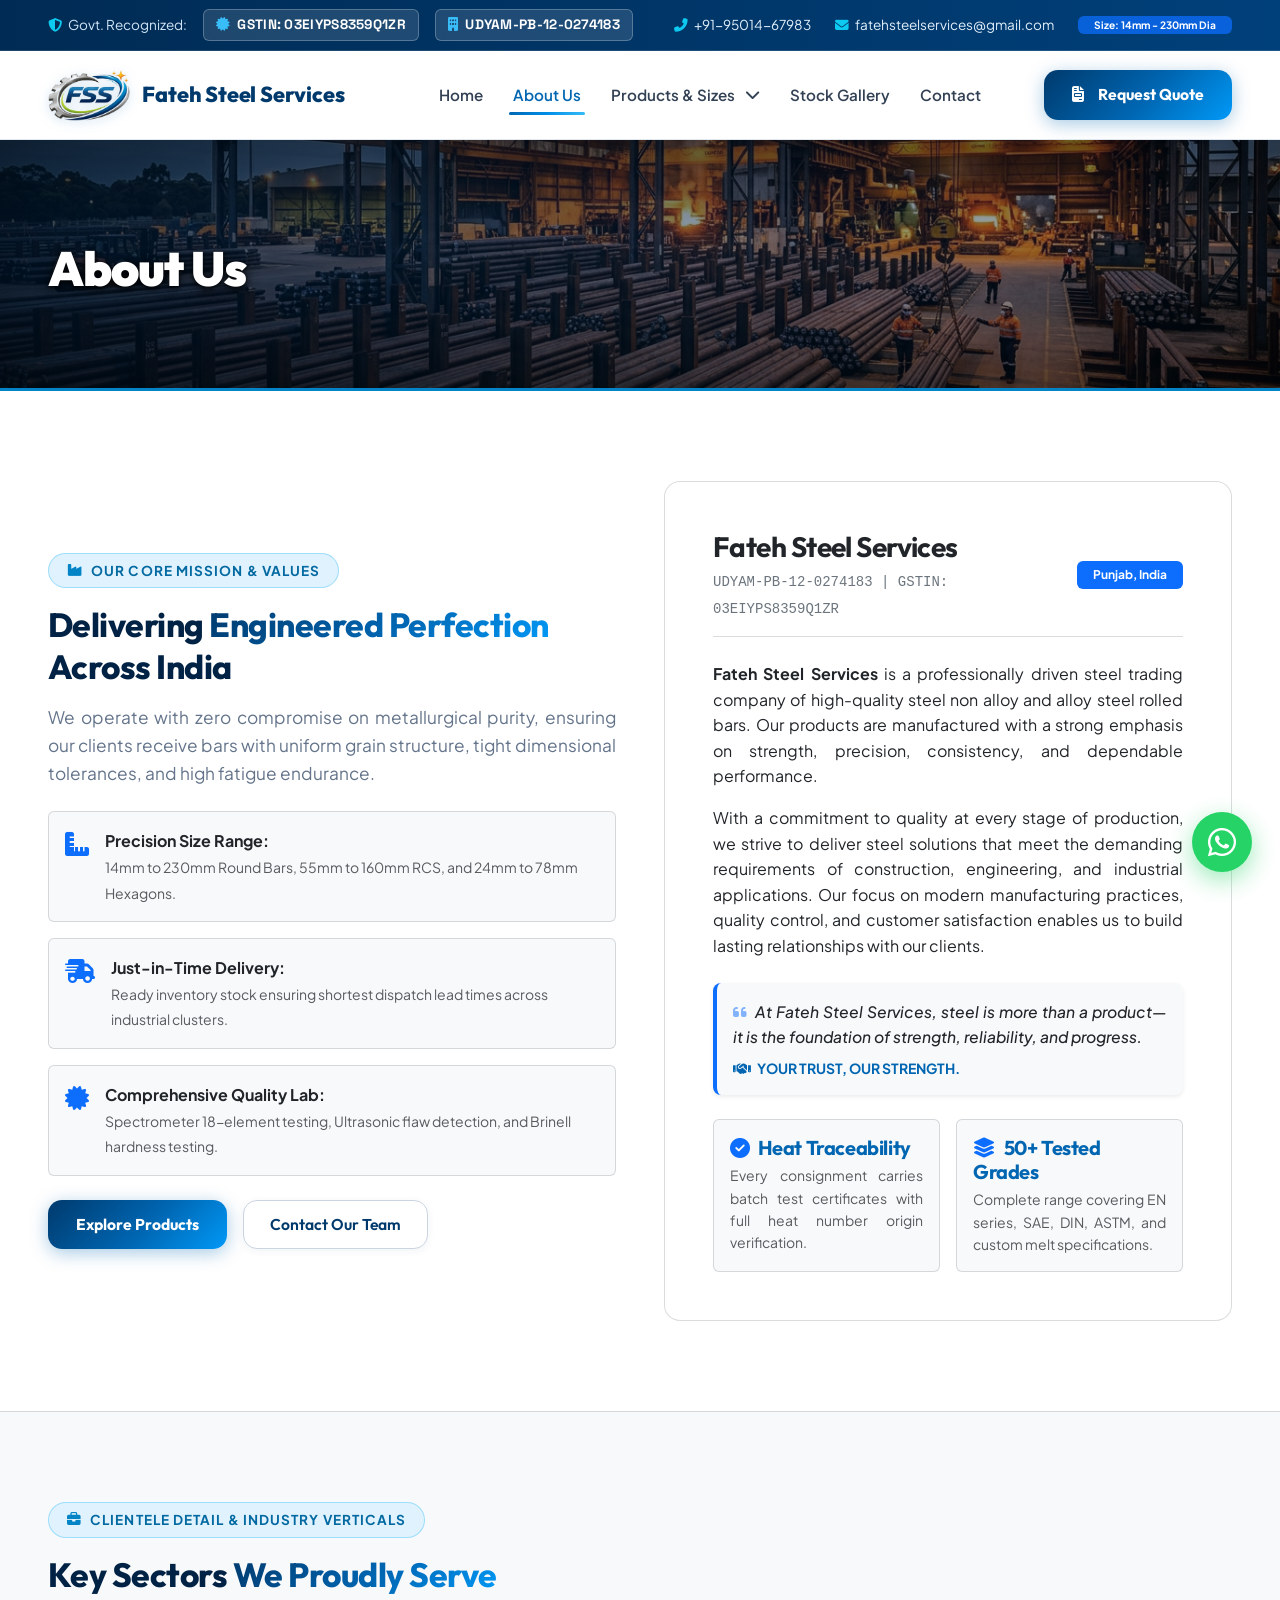
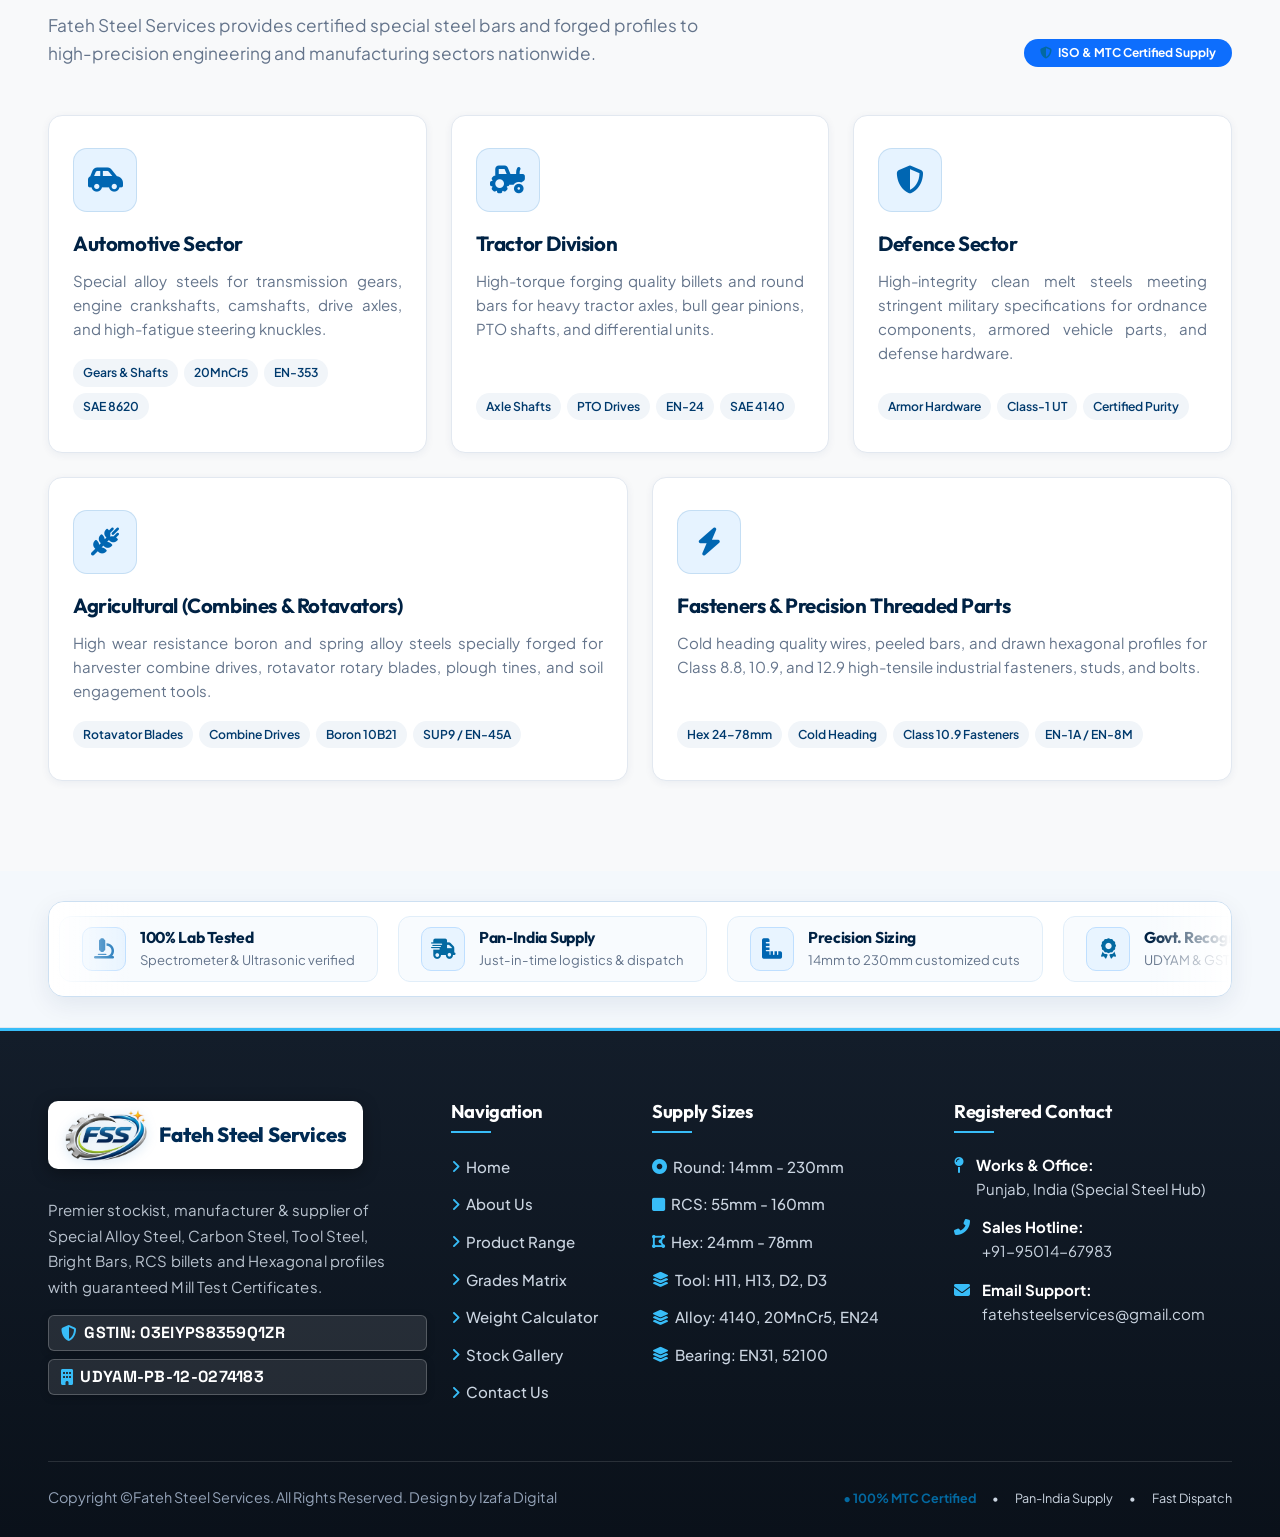
==== commit 566572a7: "Remove orange colors and replace with steel blue theme across website" ====
--- a/about.html
+++ b/about.html
@@ -248,11 +248,11 @@
             </p>
 
             <!-- Brand Philosophy & Tagline Callout -->
-            <div class="p-3 mb-4 rounded-3 border-start border-4 border-warning bg-light shadow-sm">
+            <div class="p-3 mb-4 rounded-3 border-start border-4 border-primary bg-light shadow-sm">
               <p class="mb-2 text-dark fst-italic fw-medium" style="font-size: 0.98rem; line-height: 1.6;">
-                <i class="fas fa-quote-left text-warning me-2 opacity-50"></i>At Fateh Steel Services, steel is more than a product—it is the foundation of strength, reliability, and progress.
+                <i class="fas fa-quote-left text-primary me-2 opacity-50"></i>At Fateh Steel Services, steel is more than a product—it is the foundation of strength, reliability, and progress.
               </p>
-              <div class="text-orange fw-bold small text-uppercase tracking-wider">
+              <div class="text-blue fw-bold small text-uppercase tracking-wider">
                 <i class="fas fa-handshake me-1"></i> Your Trust, Our Strength.
               </div>
             </div>
--- a/css/style.css
+++ b/css/style.css
@@ -1706,8 +1706,9 @@
 }
 
 /* Right Content Typography */
-.about-tagline-orange {
-  color: #ea580c;
+.about-tagline-orange,
+.about-tagline-blue {
+  color: var(--fss-blue);
   font-size: 1.05rem;
   font-weight: 700;
   letter-spacing: 0.04em;
@@ -1817,13 +1818,13 @@
   display: inline-flex;
   align-items: center;
   gap: 10px;
-  background: linear-gradient(135deg, #e65c00 0%, #f97316 100%);
+  background: var(--fss-blue-gradient);
   color: #ffffff !important;
   font-size: 1.02rem;
   font-weight: 700;
   padding: 13px 36px;
   border-radius: 50px;
-  box-shadow: 0 8px 25px rgba(230, 92, 0, 0.35);
+  box-shadow: 0 8px 25px rgba(0, 102, 178, 0.35);
   border: none;
   transition: var(--transition);
   cursor: pointer;
@@ -1831,8 +1832,8 @@
 
 .btn-intro-orange:hover {
   transform: translateY(-3px);
-  box-shadow: 0 14px 32px rgba(230, 92, 0, 0.5);
-  background: linear-gradient(135deg, #cc5200 0%, #ea580c 100%);
+  box-shadow: 0 14px 32px rgba(0, 102, 178, 0.5);
+  background: linear-gradient(135deg, #002244 0%, #003a6d 100%);
   color: #ffffff !important;
 }
 
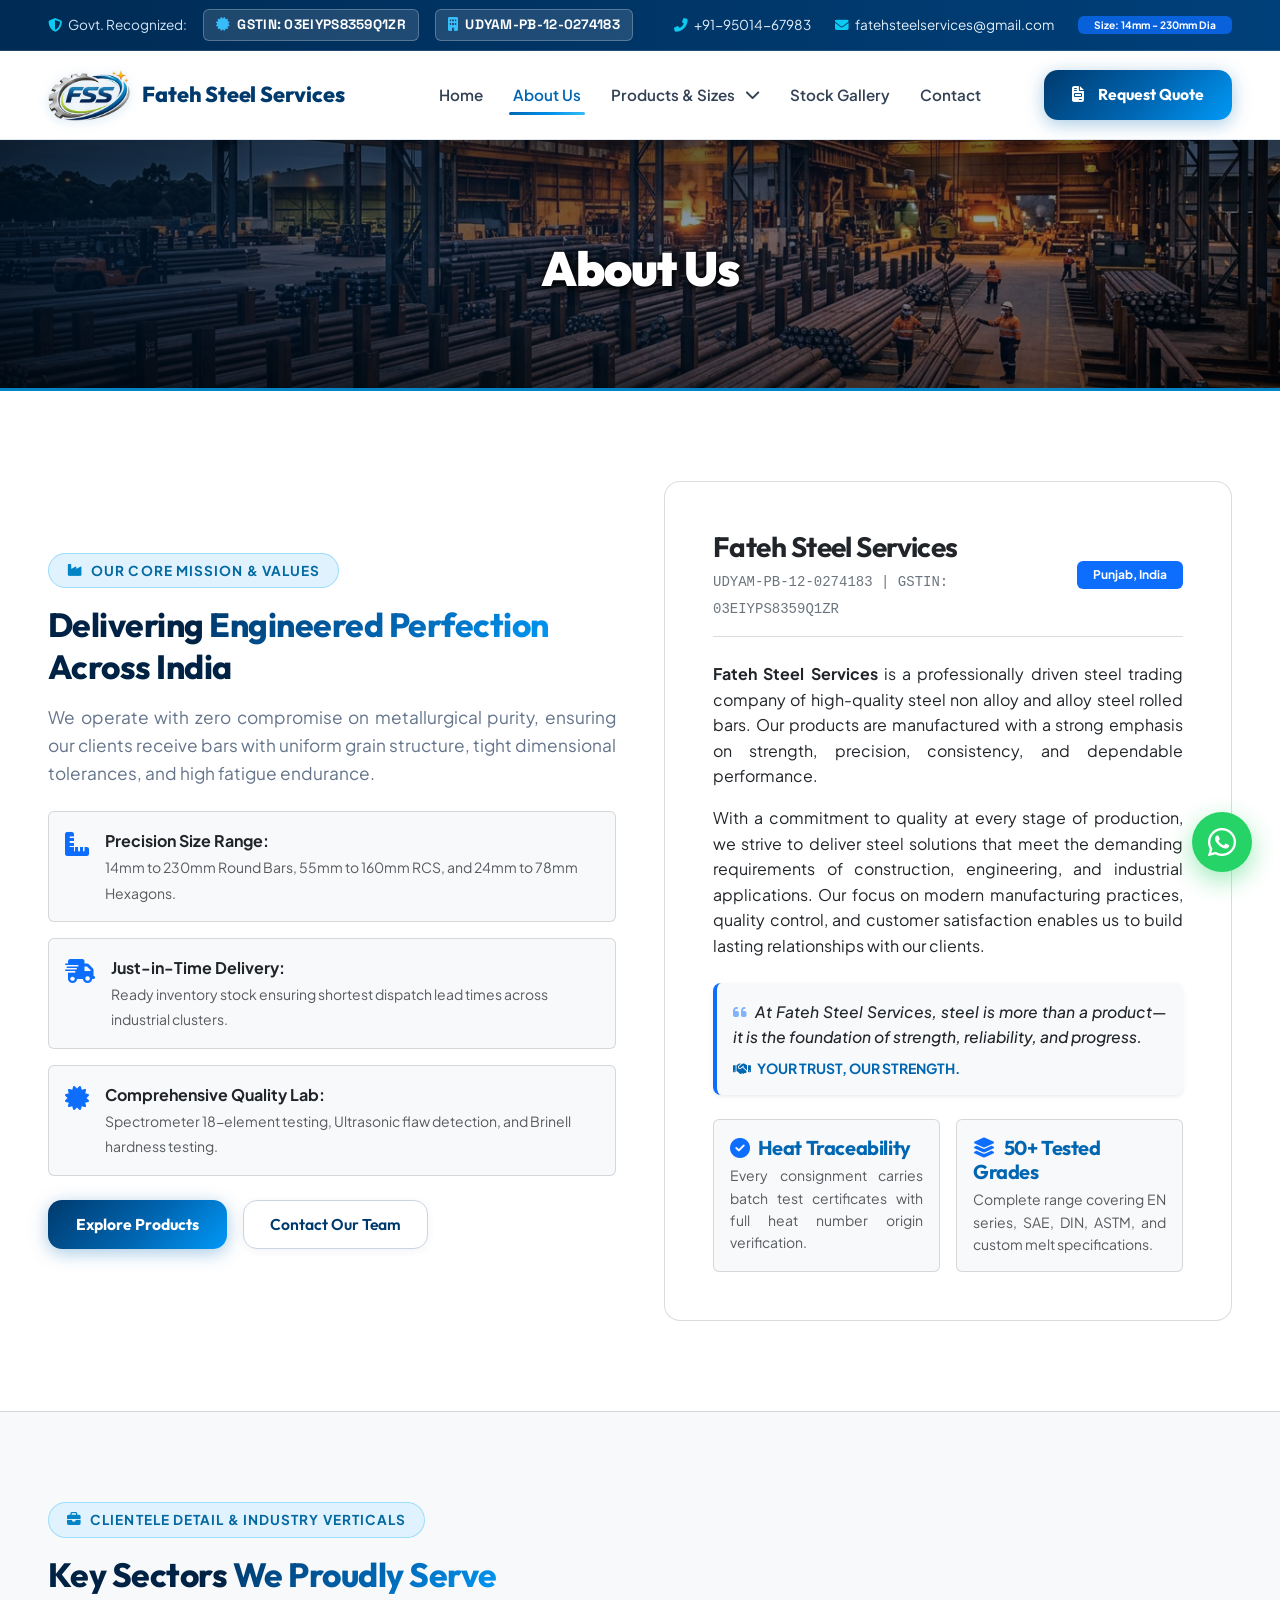
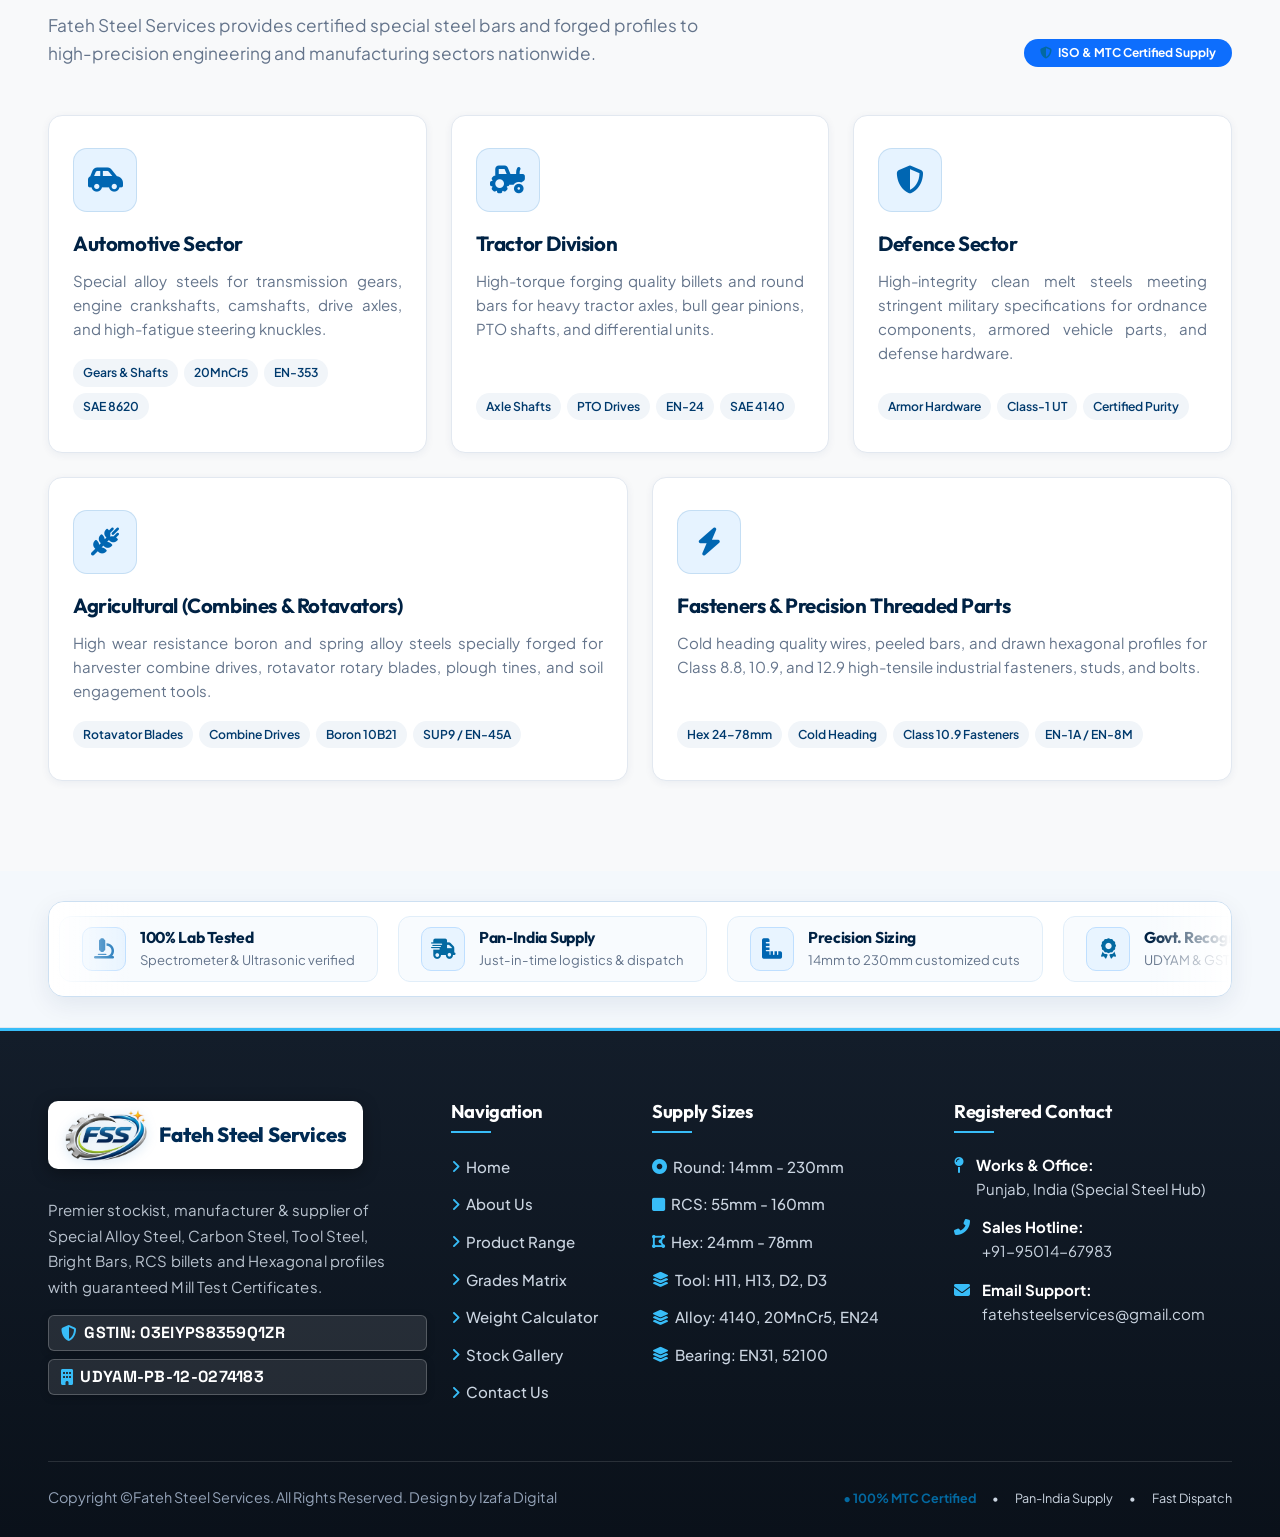
==== commit b0357c1c: "Center align page banner titles across all inner pages" ====
--- a/about.html
+++ b/about.html
@@ -169,10 +169,10 @@
   </div>
 
   <!-- Page Banner -->
-  <section class="page-banner-section">
+  <section class="page-banner-section text-center">
     <div class="container-fluid px-lg-5 position-relative" style="z-index: 2;">
-      <div class="row align-items-center">
-        <div class="col-lg-10">
+      <div class="row align-items-center justify-content-center">
+        <div class="col-lg-10 text-center">
           <h1 class="banner-title mb-0">About Us</h1>
         </div>
       </div>
--- a/css/style.css
+++ b/css/style.css
@@ -1554,6 +1554,7 @@
   overflow: hidden;
   border-bottom: 3.5px solid var(--fss-green);
   box-shadow: inset 0 0 100px rgba(0, 0, 0, 0.3);
+  text-align: center;
 }
 
 .page-banner-section::before {
@@ -1574,6 +1575,7 @@
   color: #ffffff;
   margin-bottom: 10px;
   text-shadow: 0 3px 14px rgba(0, 0, 0, 0.85), 0 1px 4px rgba(0, 0, 0, 0.9);
+  text-align: center;
 }
 
 @media (max-width: 768px) {
@@ -1666,21 +1668,28 @@
   transform: scale(1.06);
 }
 
-/* Floating Verification Pill */
+/* Floating Verification Pill — Quality Tested Award Badge */
 .about-floating-pill {
   position: absolute;
-  bottom: 25px;
-  left: -10px;
-  z-index: 3;
-  background: #ffffff;
-  padding: 12px 20px;
-  border-radius: 16px;
-  box-shadow: 0 12px 32px rgba(0, 58, 109, 0.16);
-  border-left: 4px solid var(--fss-green);
-  display: flex;
-  align-items: center;
-  gap: 12px;
+  bottom: 35px;
+  left: 25px;
+  z-index: 5;
+  background: #ffffff;
+  padding: 14px 32px 14px 22px;
+  border-radius: 60px;
+  box-shadow: 0 16px 42px rgba(0, 34, 68, 0.16), 0 2px 8px rgba(0, 0, 0, 0.04);
+  border: 2px solid #eef2f6;
+  border-left: 5px solid #008ee6;
+  display: inline-flex;
+  align-items: center;
+  gap: 16px;
   animation: floatBadge 4s ease-in-out infinite;
+  transition: var(--transition);
+}
+
+.about-floating-pill:hover {
+  transform: translateY(-4px) scale(1.02);
+  box-shadow: 0 22px 50px rgba(0, 34, 68, 0.22);
 }
 
 @keyframes floatBadge {
@@ -1688,21 +1697,48 @@
   50% { transform: translateY(-8px); }
 }
 
-.about-floating-pill i {
-  font-size: 1.8rem;
-  color: var(--fss-green);
+.about-pill-award-icon {
+  position: relative;
+  width: 46px;
+  height: 46px;
+  display: flex;
+  align-items: center;
+  justify-content: center;
+  flex-shrink: 0;
+}
+
+.about-pill-award-icon .badge-flower {
+  font-size: 2.75rem;
+  color: #008ee6;
+  position: absolute;
+  filter: drop-shadow(0 4px 10px rgba(0, 142, 230, 0.35));
+}
+
+.about-pill-award-icon .badge-trophy {
+  font-size: 1.35rem;
+  color: #ffffff;
+  position: relative;
+  z-index: 2;
 }
 
 .about-floating-pill-text strong {
   display: block;
-  font-size: 0.92rem;
-  color: var(--text-main);
-  line-height: 1.2;
+  font-size: 1.15rem;
+  font-weight: 800;
+  color: #002244;
+  line-height: 1.25;
+  letter-spacing: -0.015em;
+  font-family: var(--font-heading);
 }
 
 .about-floating-pill-text span {
-  font-size: 0.75rem;
-  color: var(--text-muted);
+  display: block;
+  font-size: 0.85rem;
+  font-weight: 500;
+  color: #64748b;
+  margin-top: 3px;
+  letter-spacing: 0.01em;
+  font-family: var(--font-body);
 }
 
 /* Right Content Typography */
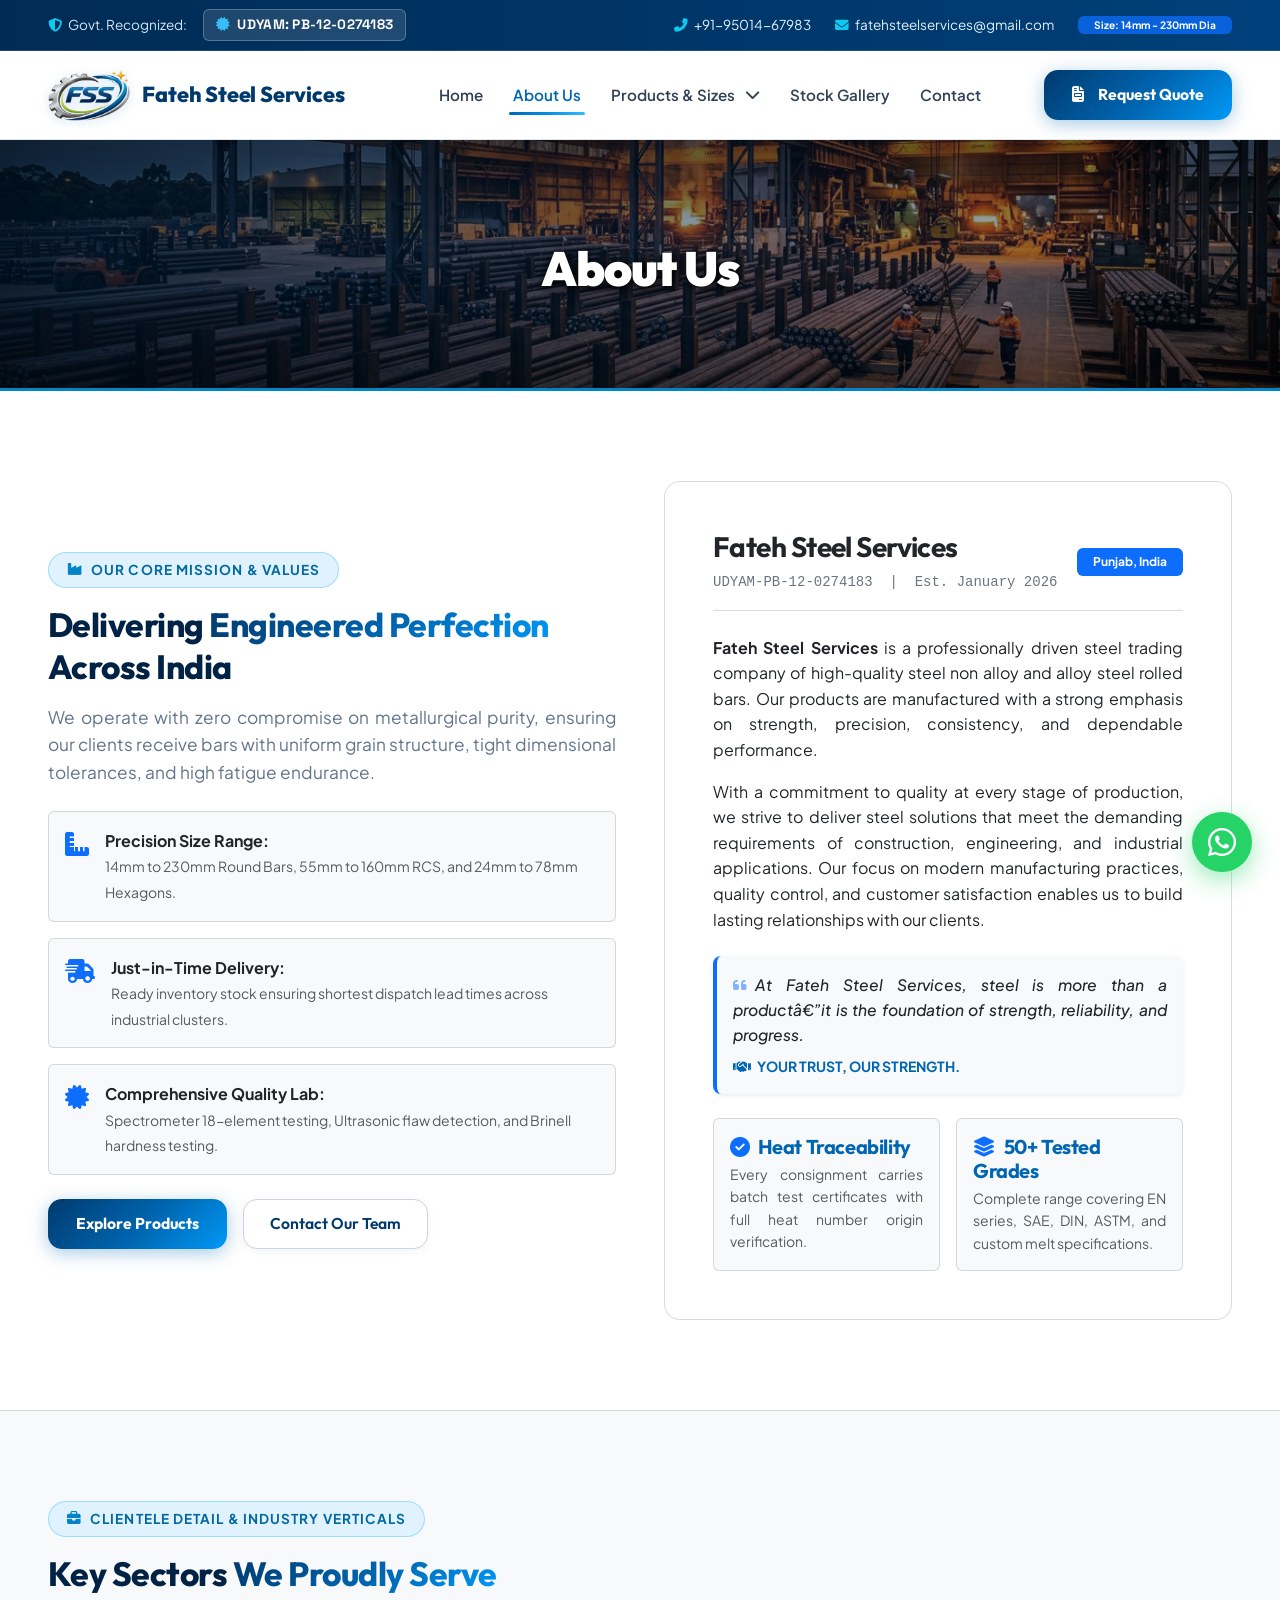
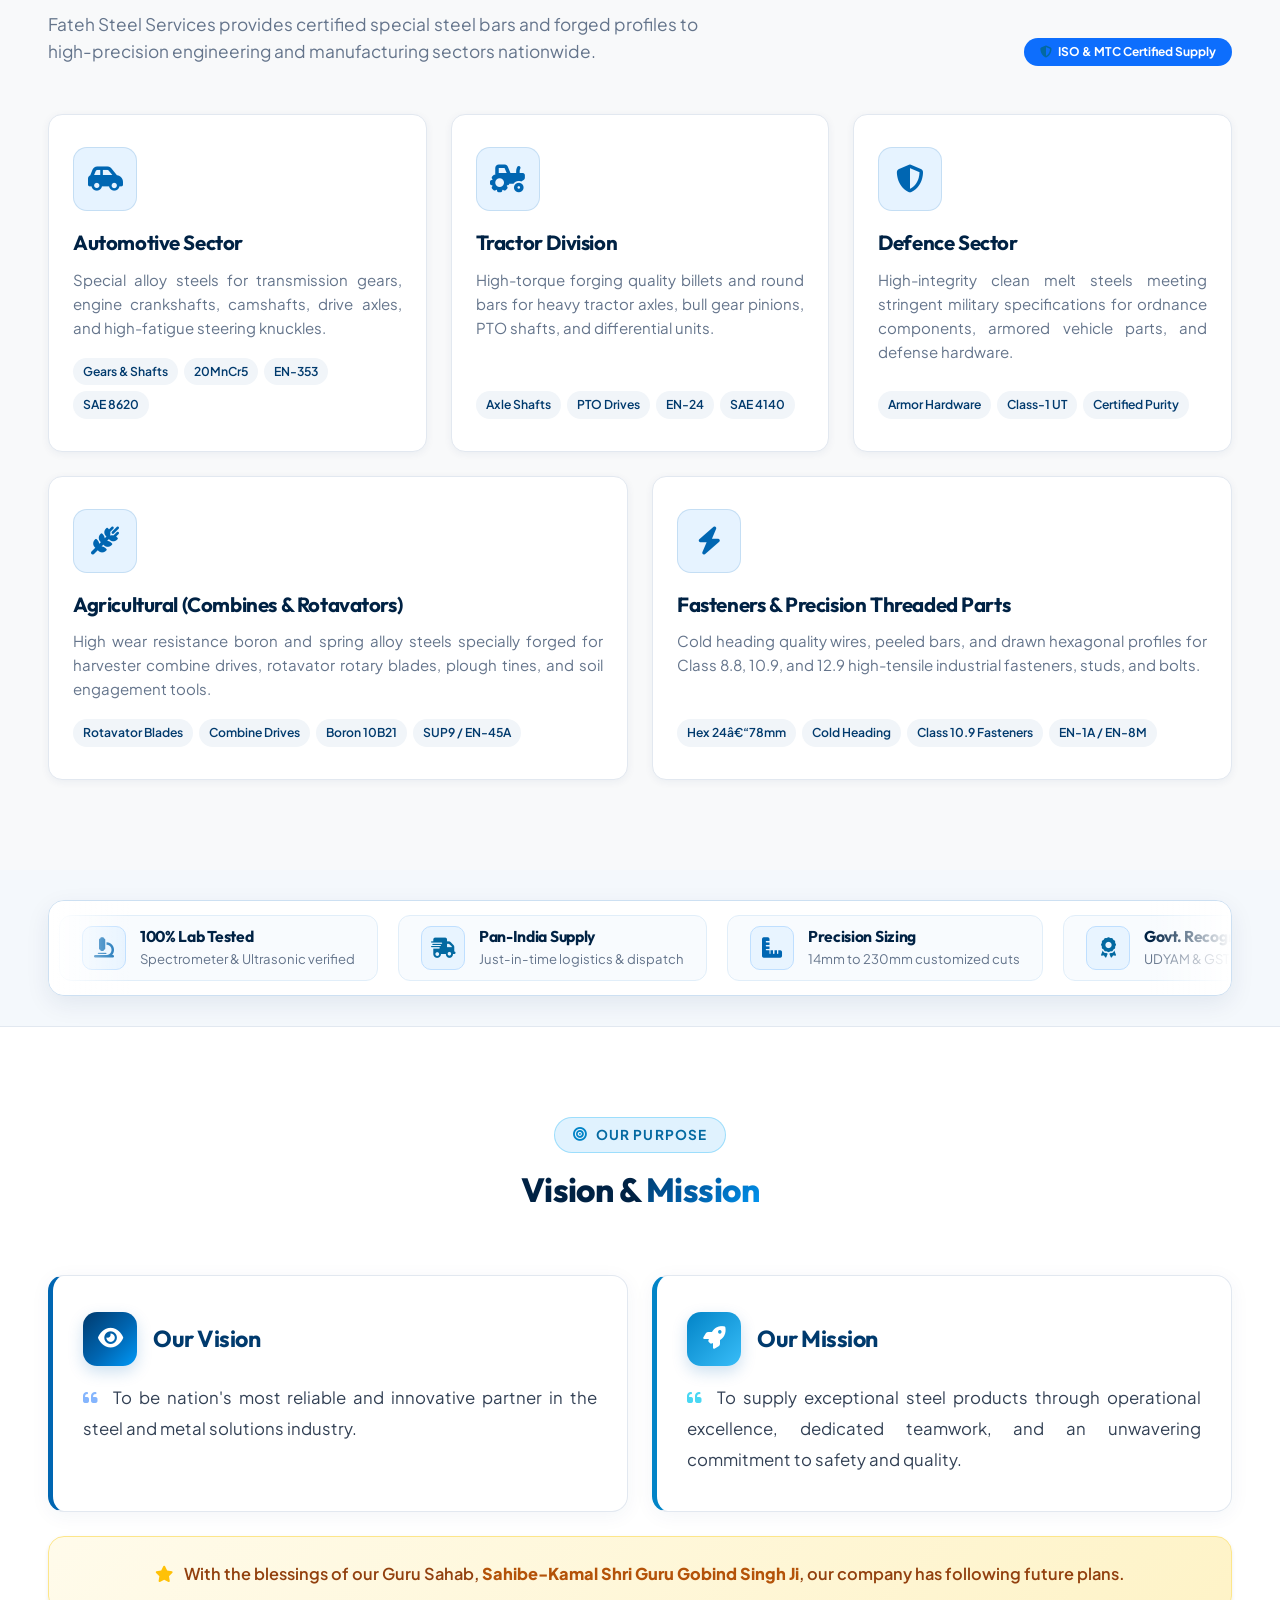
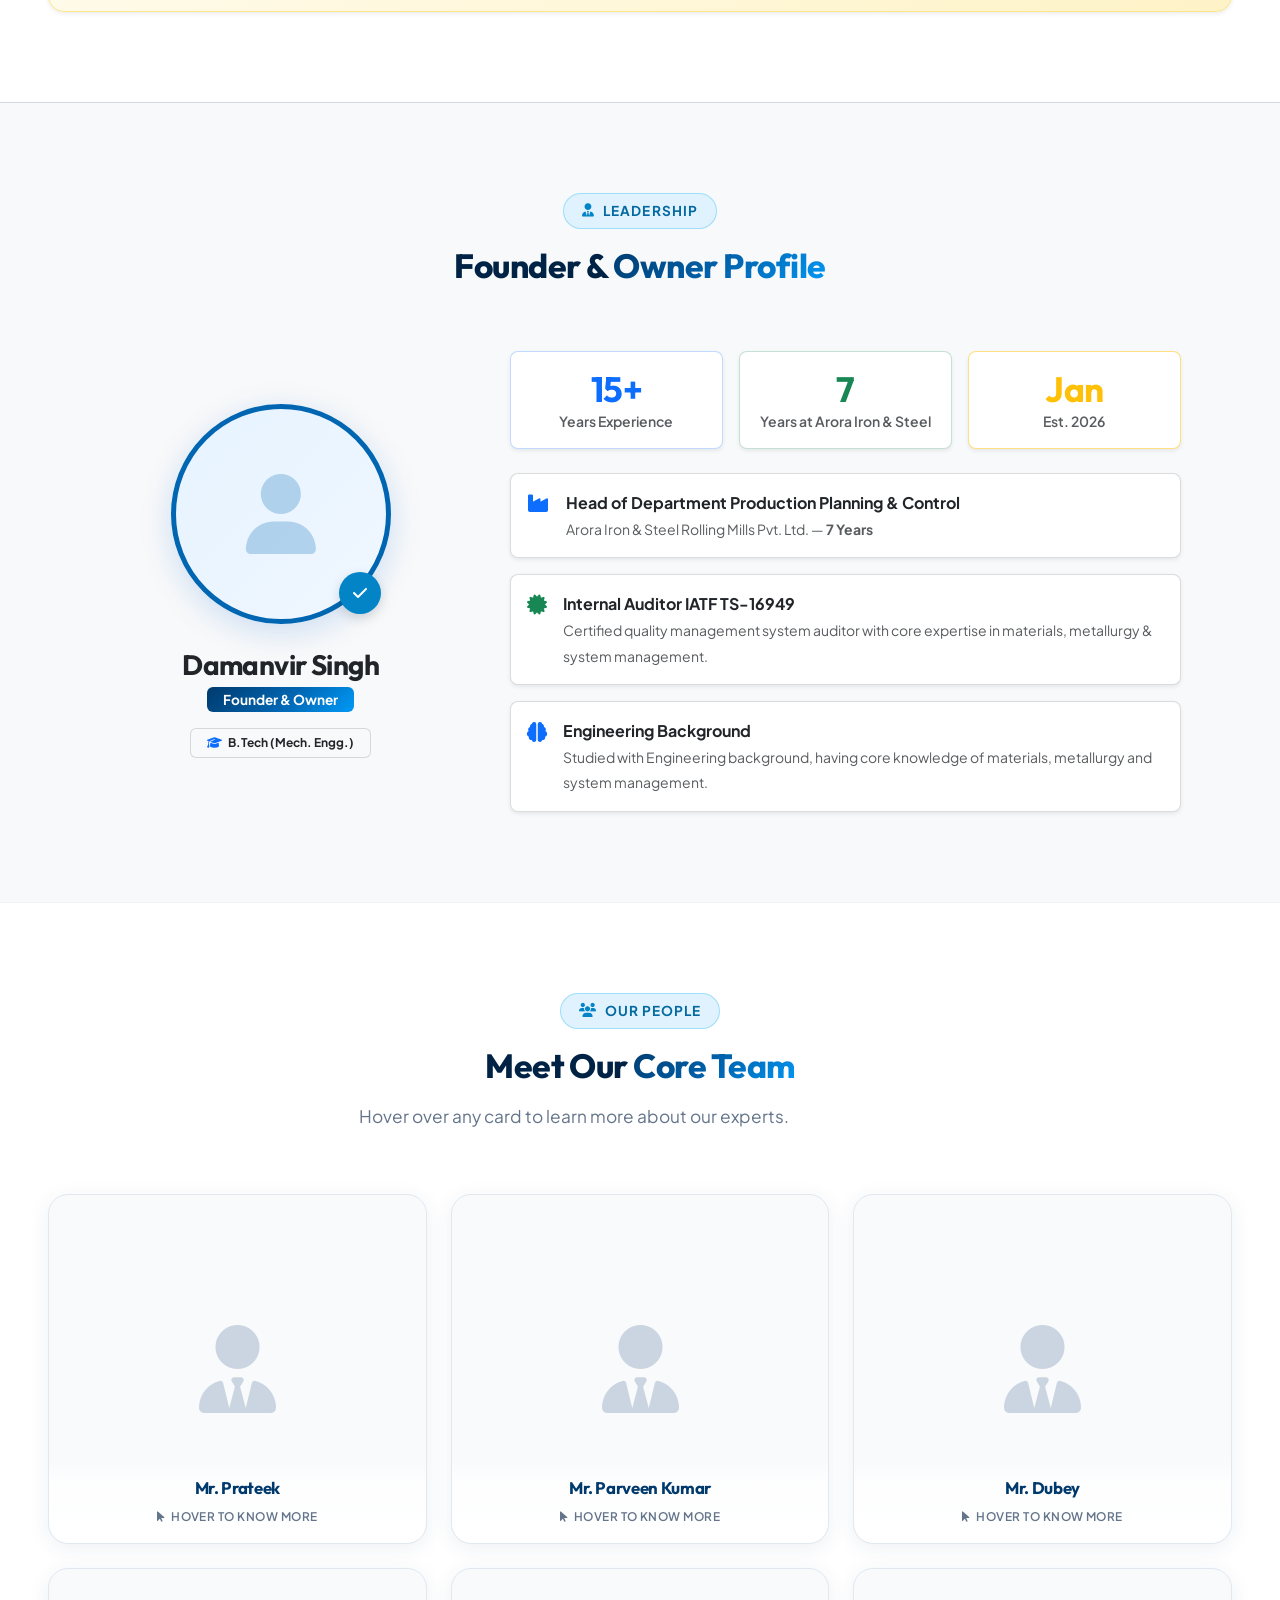
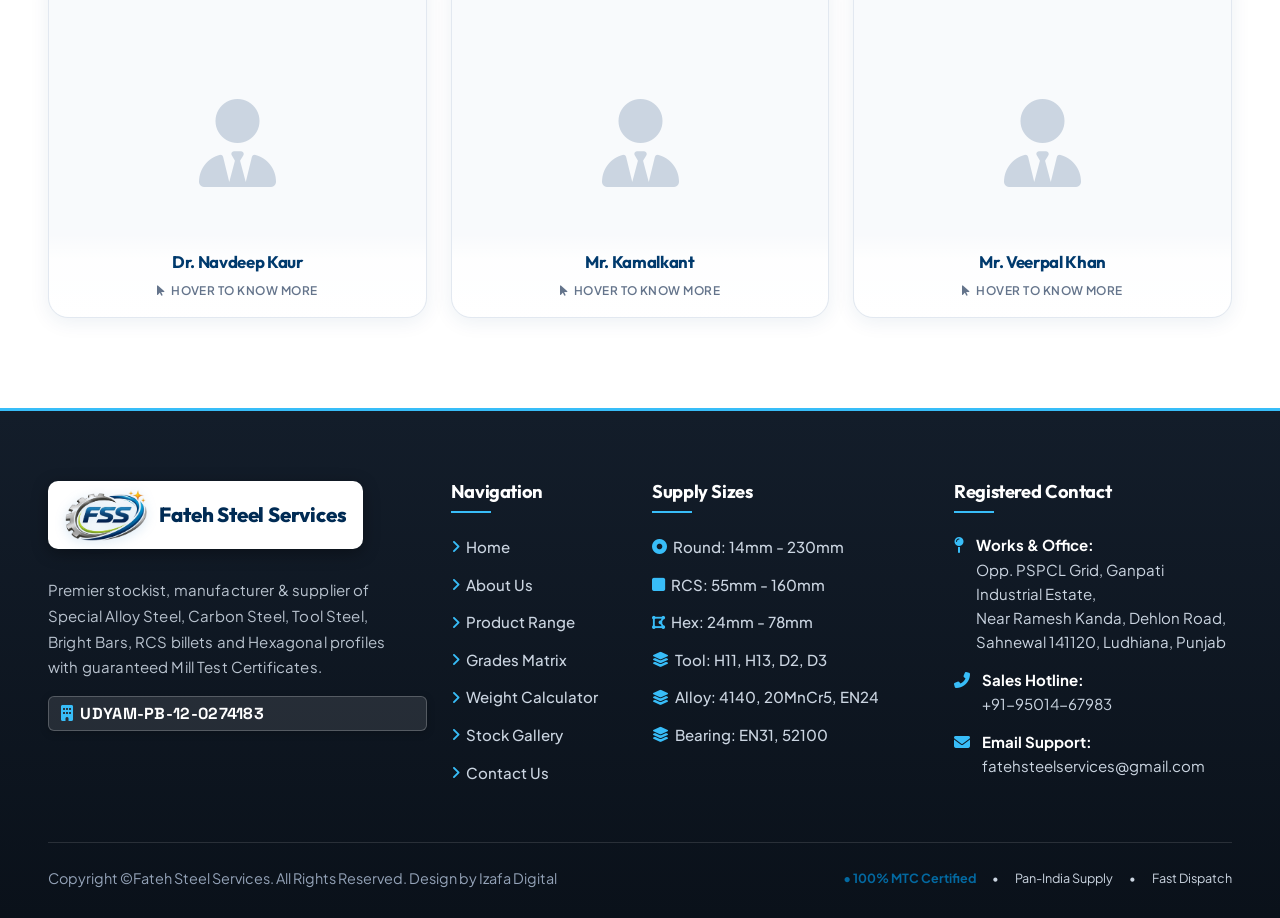
==== commit af03e3a5: "Add customer testimonials, light theme for vision/team sections, clean code comments, and add produc" ====
--- a/about.html
+++ b/about.html
@@ -16,15 +16,12 @@
 </head>
 <body>
 
-
-  <!-- Top Announcement Bar -->
   <div class="top-bar d-none d-md-block">
     <div class="container-fluid px-lg-5">
       <div class="d-flex justify-content-between align-items-center">
         <div class="d-flex align-items-center gap-3">
           <span><i class="fas fa-shield-alt text-info me-1"></i> Govt. Recognized:</span>
-          <span class="top-bar-badge"><i class="fas fa-certificate"></i> GSTIN: 03EIYPS8359Q1ZR</span>
-          <span class="top-bar-badge"><i class="fas fa-building"></i> UDYAM-PB-12-0274183</span>
+          <span class="top-bar-badge"><i class="fas fa-certificate"></i> UDYAM: PB-12-0274183</span>
         </div>
         <div class="d-flex align-items-center gap-4">
           <a href="tel:+919501467983"><i class="fas fa-phone-alt text-info me-1"></i> +91-95014-67983</a>
@@ -35,7 +32,6 @@
     </div>
   </div>
 
-  <!-- Main Navigation Header with Submenu -->
   <header class="main-nav">
     <div class="container-fluid px-lg-5 py-3">
       <div class="d-flex align-items-center justify-content-between">
@@ -90,7 +86,6 @@
     </div>
   </header>
 
-  <!-- Mobile Menu Offcanvas with Collapsible Submenu -->
   <div class="offcanvas offcanvas-end bg-white text-dark" tabindex="-1" id="mobileMenu">
     <div class="offcanvas-header border-bottom border-secondary border-opacity-25 py-3">
       <div class="d-flex align-items-center gap-2">
@@ -114,7 +109,6 @@
           </a>
         </li>
         
-        <!-- Interactive Collapsible Submenu -->
         <li class="mobile-submenu-box">
           <button type="button" class="mobile-submenu-toggle">
             <span class="d-flex align-items-center gap-2">
@@ -151,7 +145,6 @@
       </ul>
 
       <div class="mt-4 pt-3 border-top border-secondary border-opacity-25">
-        <p class="small text-muted mb-1 font-monospace">GSTIN: 03EIYPS8359Q1ZR</p>
         <p class="small text-muted mb-3 font-monospace">UDYAM-PB-12-0274183</p>
         <button class="btn btn-molten w-100" data-bs-toggle="modal" data-bs-target="#rfqModal" data-bs-dismiss="offcanvas">
           <i class="fas fa-file-invoice me-2"></i> Request Instant Quote
@@ -168,7 +161,6 @@
     </div>
   </div>
 
-  <!-- Page Banner -->
   <section class="page-banner-section text-center">
     <div class="container-fluid px-lg-5 position-relative" style="z-index: 2;">
       <div class="row align-items-center justify-content-center">
@@ -179,12 +171,10 @@
     </div>
   </section>
 
-  <!-- Main About Content -->
   <section class="section-padding bg-surface">
     <div class="container-fluid px-lg-5">
       <div class="row g-5 align-items-center">
         
-        <!-- Left Column: Core Mission, Values & Capabilities -->
         <div class="col-lg-6 wow fadeInLeft" data-wow-duration="1s">
           <div class="section-tag">
             <i class="fas fa-industry"></i> Our Core Mission & Values
@@ -228,13 +218,12 @@
           </div>
         </div>
 
-        <!-- Right Column: Corporate Enterprise Profile & Credentials -->
         <div class="col-lg-6 wow fadeInRight" data-wow-duration="1s">
           <div class="p-4 p-md-5 rounded-4 bg-white border border-secondary border-opacity-25 shadow-md">
             <div class="d-flex align-items-center justify-content-between pb-3 mb-4 border-bottom border-secondary border-opacity-25">
               <div>
                 <h3 class="text-dark mb-1 fw-bold">Fateh Steel Services</h3>
-                <span class="text-secondary small font-monospace">UDYAM-PB-12-0274183 | GSTIN: 03EIYPS8359Q1ZR</span>
+                <span class="text-secondary small font-monospace">UDYAM-PB-12-0274183 &nbsp;|&nbsp; Est. January 2026</span>
               </div>
               <span class="badge bg-primary text-white px-3 py-2 fw-bold">Punjab, India</span>
             </div>
@@ -247,10 +236,9 @@
               With a commitment to quality at every stage of production, we strive to deliver steel solutions that meet the demanding requirements of construction, engineering, and industrial applications. Our focus on modern manufacturing practices, quality control, and customer satisfaction enables us to build lasting relationships with our clients.
             </p>
 
-            <!-- Brand Philosophy & Tagline Callout -->
             <div class="p-3 mb-4 rounded-3 border-start border-4 border-primary bg-light shadow-sm">
               <p class="mb-2 text-dark fst-italic fw-medium" style="font-size: 0.98rem; line-height: 1.6;">
-                <i class="fas fa-quote-left text-primary me-2 opacity-50"></i>At Fateh Steel Services, steel is more than a product—it is the foundation of strength, reliability, and progress.
+                <i class="fas fa-quote-left text-primary me-2 opacity-50"></i>At Fateh Steel Services, steel is more than a productâ€”it is the foundation of strength, reliability, and progress.
               </p>
               <div class="text-blue fw-bold small text-uppercase tracking-wider">
                 <i class="fas fa-handshake me-1"></i> Your Trust, Our Strength.
@@ -279,7 +267,6 @@
     </div>
   </section>
 
-  <!-- Key Industry Verticals & Clientele Served Section -->
   <section class="section-padding bg-light border-top border-secondary border-opacity-25">
     <div class="container-fluid px-lg-5">
       
@@ -302,10 +289,8 @@
         </div>
       </div>
 
-      <!-- 5 Core Sectors Grid -->
       <div class="row g-4">
         
-        <!-- Sector 1: Automotive -->
         <div class="col-lg-4 col-md-6 wow fadeInUp" data-wow-delay="0.1s">
           <div class="industry-card">
             <div class="industry-icon-box">
@@ -322,7 +307,6 @@
           </div>
         </div>
 
-        <!-- Sector 2: Tractor Division -->
         <div class="col-lg-4 col-md-6 wow fadeInUp" data-wow-delay="0.2s">
           <div class="industry-card">
             <div class="industry-icon-box">
@@ -339,7 +323,6 @@
           </div>
         </div>
 
-        <!-- Sector 3: Defence Sector -->
         <div class="col-lg-4 col-md-6 wow fadeInUp" data-wow-delay="0.3s">
           <div class="industry-card">
             <div class="industry-icon-box">
@@ -355,7 +338,6 @@
           </div>
         </div>
 
-        <!-- Sector 4: Agricultural Combines & Rotavators -->
         <div class="col-lg-6 col-md-6 wow fadeInUp" data-wow-delay="0.4s">
           <div class="industry-card">
             <div class="industry-icon-box">
@@ -372,7 +354,6 @@
           </div>
         </div>
 
-        <!-- Sector 5: Fasteners -->
         <div class="col-lg-6 col-md-12 wow fadeInUp" data-wow-delay="0.5s">
           <div class="industry-card">
             <div class="industry-icon-box">
@@ -381,7 +362,7 @@
             <h4>Fasteners & Precision Threaded Parts</h4>
             <p>Cold heading quality wires, peeled bars, and drawn hexagonal profiles for Class 8.8, 10.9, and 12.9 high-tensile industrial fasteners, studs, and bolts.</p>
             <div class="industry-tags">
-              <span>Hex 24–78mm</span>
+              <span>Hex 24â€“78mm</span>
               <span>Cold Heading</span>
               <span>Class 10.9 Fasteners</span>
               <span>EN-1A / EN-8M</span>
@@ -394,14 +375,12 @@
     </div>
   </section>
 
-  <!-- Capability Stats Banner (Infinite Scrolling Ticker) -->
   <section class="capability-ribbon-section">
     <div class="container-fluid px-lg-5">
       <div class="capability-ribbon capability-ribbon-box">
         <div class="ribbon-ticker">
           <div class="ribbon-track">
             
-            <!-- Group 1 -->
             <div class="ribbon-group">
               <div class="ribbon-item">
                 <div class="ribbon-icon"><i class="fas fa-microscope"></i></div>
@@ -447,7 +426,6 @@
               </div>
             </div>
 
-            <!-- Group 2 (Exact Duplicate for Seamless Infinite Loop) -->
             <div class="ribbon-group" aria-hidden="true">
               <div class="ribbon-item">
                 <div class="ribbon-icon"><i class="fas fa-microscope"></i></div>
@@ -499,7 +477,475 @@
     </div>
   </section>
 
-  <!-- Footer -->
+  <section class="section-padding bg-surface">
+    <div class="container-fluid px-lg-5">
+      <div class="row justify-content-center mb-5">
+        <div class="col-lg-8 text-center">
+          <div class="section-tag"><i class="fas fa-bullseye"></i> Our Purpose</div>
+          <h2 class="section-title">Vision &amp; <span class="text-gradient">Mission</span></h2>
+        </div>
+      </div>
+      <div class="row g-4">
+        <div class="col-lg-6 wow fadeInLeft" data-wow-duration="1s">
+          <div class="vm-card vm-card-vision">
+            <div class="vm-card-content">
+              <div class="d-flex align-items-center gap-3 mb-3">
+                <div class="vm-icon-box" style="background: var(--fss-blue-gradient);">
+                  <i class="fas fa-eye"></i>
+                </div>
+                <h3 class="vm-card-title">Our Vision</h3>
+              </div>
+              <p class="vm-card-text">
+                <i class="fas fa-quote-left text-primary opacity-50 me-2"></i>
+                To be nation's most reliable and innovative partner in the steel and metal solutions industry.
+              </p>
+            </div>
+          </div>
+        </div>
+
+        <div class="col-lg-6 wow fadeInRight" data-wow-duration="1s">
+          <div class="vm-card vm-card-mission">
+            <div class="vm-card-content">
+              <div class="d-flex align-items-center gap-3 mb-3">
+                <div class="vm-icon-box" style="background: var(--fss-green-gradient);">
+                  <i class="fas fa-rocket"></i>
+                </div>
+                <h3 class="vm-card-title">Our Mission</h3>
+              </div>
+              <p class="vm-card-text">
+                <i class="fas fa-quote-left text-info opacity-75 me-2"></i>
+                To supply exceptional steel products through operational excellence, dedicated teamwork, and an unwavering commitment to safety and quality.
+              </p>
+            </div>
+          </div>
+        </div>
+      </div>
+      <div class="row mt-4">
+        <div class="col-12">
+          <div class="p-4 rounded-4 text-center border shadow-sm" style="background: linear-gradient(135deg, #fffbeb 0%, #fef3c7 100%); border-color: #fde68a !important;">
+            <p class="mb-0 fw-semibold" style="color:#92400e; font-size:1.02rem;">
+              <i class="fas fa-star me-2 text-warning"></i>
+              With the blessings of our Guru Sahab, <strong style="color:#b45309;">Sahibe-Kamal Shri Guru Gobind Singh Ji</strong>, our company has following future plans.
+            </p>
+          </div>
+        </div>
+      </div>
+    </div>
+  </section>
+
+  <section class="section-padding bg-light border-top border-secondary border-opacity-25">
+    <div class="container-fluid px-lg-5">
+      <div class="row justify-content-center mb-5">
+        <div class="col-lg-8 text-center">
+          <div class="section-tag"><i class="fas fa-user-tie"></i> Leadership</div>
+          <h2 class="section-title">Founder &amp; <span class="text-gradient">Owner Profile</span></h2>
+        </div>
+      </div>
+      <div class="row g-5 align-items-center justify-content-center">
+        <div class="col-lg-4 col-md-5 text-center wow fadeInLeft" data-wow-duration="1s">
+          <div class="position-relative d-inline-block">
+            <div style="width:220px;height:220px;border-radius:50%;margin:0 auto;background:linear-gradient(135deg,#e6f3ff,#f0f7ff);display:flex;align-items:center;justify-content:center;border:5px solid var(--fss-blue);box-shadow:0 8px 32px rgba(13,102,208,0.18);overflow:hidden;">
+              <img src="images/team/founder.jpg" alt="Damanvir Singh - Founder" onerror="this.style.display='none';this.nextElementSibling.style.display='flex';" style="width:100%;height:100%;object-fit:cover;">
+              <div style="display:none;width:100%;height:100%;align-items:center;justify-content:center;">
+                <i class="fas fa-user" style="font-size:5rem;color:rgba(0,102,178,0.25);"></i>
+              </div>
+            </div>
+            <div class="position-absolute" style="bottom:10px;right:10px;background:var(--fss-green);color:#fff;border-radius:50%;width:42px;height:42px;display:flex;align-items:center;justify-content:center;box-shadow:0 4px 12px rgba(0,0,0,0.15);">
+              <i class="fas fa-check"></i>
+            </div>
+          </div>
+          <h3 class="fw-bold text-dark mt-4 mb-1">Damanvir Singh</h3>
+          <span class="badge" style="background:var(--fss-blue-gradient);color:#fff;font-size:0.85rem;padding:6px 16px;">Founder &amp; Owner</span>
+          <div class="mt-3 d-flex justify-content-center gap-2">
+            <span class="badge bg-light text-dark border border-secondary border-opacity-25 px-3 py-2"><i class="fas fa-graduation-cap text-primary me-1"></i> B.Tech (Mech. Engg.)</span>
+          </div>
+        </div>
+        <div class="col-lg-7 col-md-7 wow fadeInRight" data-wow-duration="1s">
+          <div class="row g-3 mb-4">
+            <div class="col-sm-4">
+              <div class="p-3 rounded-3 text-center bg-white border border-primary border-opacity-25 shadow-sm">
+                <h2 class="fw-bold mb-0 text-primary" style="font-size:2.2rem;">15+</h2>
+                <p class="text-muted small mb-0 fw-semibold">Years Experience</p>
+              </div>
+            </div>
+            <div class="col-sm-4">
+              <div class="p-3 rounded-3 text-center bg-white border border-success border-opacity-25 shadow-sm">
+                <h2 class="fw-bold mb-0 text-success" style="font-size:2.2rem;">7</h2>
+                <p class="text-muted small mb-0 fw-semibold">Years at Arora Iron &amp; Steel</p>
+              </div>
+            </div>
+            <div class="col-sm-4">
+              <div class="p-3 rounded-3 text-center bg-white border border-warning border-opacity-50 shadow-sm">
+                <h2 class="fw-bold mb-0 text-warning" style="font-size:2.2rem;">Jan</h2>
+                <p class="text-muted small mb-0 fw-semibold">Est. 2026</p>
+              </div>
+            </div>
+          </div>
+          <div class="d-flex flex-column gap-3">
+            <div class="d-flex align-items-start gap-3 p-3 rounded-3 bg-white border border-secondary border-opacity-25 shadow-sm">
+              <i class="fas fa-industry text-primary fs-5 mt-1" style="flex-shrink:0;"></i>
+              <div>
+                <strong class="text-dark d-block">Head of Department Production Planning &amp; Control</strong>
+                <span class="text-muted small">Arora Iron &amp; Steel Rolling Mills Pvt. Ltd. &mdash; <strong>7 Years</strong></span>
+              </div>
+            </div>
+            <div class="d-flex align-items-start gap-3 p-3 rounded-3 bg-white border border-secondary border-opacity-25 shadow-sm">
+              <i class="fas fa-certificate text-success fs-5 mt-1" style="flex-shrink:0;"></i>
+              <div>
+                <strong class="text-dark d-block">Internal Auditor  IATF TS-16949</strong>
+                <span class="text-muted small">Certified quality management system auditor with core expertise in materials, metallurgy &amp; system management.</span>
+              </div>
+            </div>
+            <div class="d-flex align-items-start gap-3 p-3 rounded-3 bg-white border border-secondary border-opacity-25 shadow-sm">
+              <i class="fas fa-brain text-primary fs-5 mt-1" style="flex-shrink:0;"></i>
+              <div>
+                <strong class="text-dark d-block">Engineering Background</strong>
+                <span class="text-muted small">Studied with Engineering background, having core knowledge of materials, metallurgy and system management.</span>
+              </div>
+            </div>
+          </div>
+        </div>
+      </div>
+    </div>
+  </section>
+
+  <style>
+    
+    .team-flip-wrapper {
+      position: relative;
+      height: 350px;
+      border-radius: 20px;
+      overflow: hidden;
+      box-shadow: 0 4px 20px rgba(0, 58, 109, 0.08);
+      border: 1px solid #e2e8f0;
+      transition: transform 0.4s cubic-bezier(0.2, 0.8, 0.2, 1), box-shadow 0.4s ease;
+      cursor: pointer;
+      background: #f8fafc;
+    }
+    .team-flip-wrapper:hover {
+      transform: translateY(-6px);
+      box-shadow: 0 16px 36px rgba(0, 58, 109, 0.14);
+    }
+    .team-flip-card {
+      position: relative;
+      width: 100%;
+      height: 100%;
+      border-radius: 20px;
+      overflow: hidden;
+    }
+    .team-card-front,
+    .team-card-back {
+      position: absolute;
+      inset: 0;
+      width: 100%;
+      height: 100%;
+      border-radius: 20px;
+      overflow: hidden;
+    }
+    
+    .team-card-front {
+      background: #f8fafc;
+      display: flex;
+      flex-direction: column;
+      align-items: center;
+      justify-content: flex-end;
+      z-index: 1;
+      transition: transform 0.5s cubic-bezier(0.2, 0.8, 0.2, 1);
+    }
+    .team-card-front .tc-photo {
+      position: absolute;
+      inset: 0;
+      width: 100%;
+      height: 100%;
+      object-fit: cover;
+      object-position: top center;
+      transition: transform 0.6s cubic-bezier(0.2, 0.8, 0.2, 1);
+    }
+    .team-flip-wrapper:hover .team-card-front .tc-photo {
+      transform: scale(1.08);
+    }
+    .team-card-front .tc-photo-placeholder {
+      position: absolute;
+      inset: 0;
+      display: flex;
+      align-items: center;
+      justify-content: center;
+      font-size: 5.5rem;
+      color: #cbd5e1;
+    }
+    .team-card-front .tc-name-bar {
+      position: relative;
+      z-index: 2;
+      width: 100%;
+      padding: 18px 16px 16px;
+      background: linear-gradient(to top, rgba(255,255,255,0.98) 0%, rgba(255,255,255,0.85) 70%, transparent 100%);
+      text-align: center;
+      transition: opacity 0.3s ease, transform 0.4s ease;
+    }
+    .team-flip-wrapper:hover .team-card-front .tc-name-bar {
+      opacity: 0;
+      transform: translateY(10px);
+    }
+    .team-card-front .tc-name-bar h5 {
+      color: var(--fss-blue-dark);
+      font-weight: 700;
+      font-size: 1.05rem;
+      margin: 0 0 4px;
+      text-shadow: none;
+    }
+    .team-card-front .tc-name-bar small {
+      color: #64748b;
+      font-size: 0.74rem;
+      letter-spacing: 0.04em;
+      text-transform: uppercase;
+      font-weight: 600;
+    }
+    
+    .team-card-back {
+      transform: translateY(100%);
+      transition: transform 0.48s cubic-bezier(0.16, 1, 0.3, 1);
+      display: flex;
+      flex-direction: column;
+      align-items: center;
+      justify-content: center;
+      padding: 28px 22px;
+      text-align: center;
+      z-index: 3;
+      border: 1px solid #e2e8f0;
+    }
+    .team-flip-wrapper:hover .team-card-back {
+      transform: translateY(0);
+    }
+    .team-card-back .tc-icon-ring {
+      width: 64px;
+      height: 64px;
+      border-radius: 50%;
+      display: flex;
+      align-items: center;
+      justify-content: center;
+      font-size: 1.5rem;
+      color: #fff;
+      margin-bottom: 12px;
+      box-shadow: 0 4px 16px rgba(0,0,0,0.1);
+      flex-shrink: 0;
+      transform: translateY(20px);
+      opacity: 0;
+      transition: transform 0.45s cubic-bezier(0.16, 1, 0.3, 1) 0.08s, opacity 0.4s ease 0.08s;
+    }
+    .team-card-back h5 {
+      color: var(--fss-blue-dark);
+      font-weight: 700;
+      font-size: 1.15rem;
+      margin-bottom: 6px;
+      transform: translateY(18px);
+      opacity: 0;
+      transition: transform 0.45s cubic-bezier(0.16, 1, 0.3, 1) 0.12s, opacity 0.4s ease 0.12s;
+    }
+    .team-card-back .tc-designation {
+      display: inline-block;
+      background: #ffffff;
+      color: var(--fss-blue);
+      font-size: 0.8rem;
+      font-weight: 700;
+      padding: 5px 14px;
+      border-radius: 50px;
+      border: 1px solid #cbd5e1;
+      margin-bottom: 10px;
+      letter-spacing: 0.03em;
+      transform: translateY(16px);
+      opacity: 0;
+      transition: transform 0.45s cubic-bezier(0.16, 1, 0.3, 1) 0.16s, opacity 0.4s ease 0.16s;
+    }
+    .team-card-back .tc-divider {
+      width: 40px;
+      height: 2px;
+      border-radius: 2px;
+      background: #cbd5e1;
+      margin: 8px auto;
+      transform: translateY(14px);
+      opacity: 0;
+      transition: transform 0.45s cubic-bezier(0.16, 1, 0.3, 1) 0.2s, opacity 0.4s ease 0.2s;
+    }
+    .team-card-back p {
+      color: #475569;
+      font-size: 0.85rem;
+      line-height: 1.6;
+      margin: 0;
+      transform: translateY(12px);
+      opacity: 0;
+      transition: transform 0.45s cubic-bezier(0.16, 1, 0.3, 1) 0.24s, opacity 0.4s ease 0.24s;
+    }
+    .team-flip-wrapper:hover .team-card-back .tc-icon-ring,
+    .team-flip-wrapper:hover .team-card-back h5,
+    .team-flip-wrapper:hover .team-card-back .tc-designation,
+    .team-flip-wrapper:hover .team-card-back .tc-divider,
+    .team-flip-wrapper:hover .team-card-back p {
+      transform: translateY(0);
+      opacity: 1;
+    }
+  </style>
+
+  <section class="section-padding bg-surface border-top border-secondary border-opacity-10">
+    <div class="container-fluid px-lg-5">
+      <div class="row justify-content-center mb-5">
+        <div class="col-lg-8 text-center">
+          <div class="section-tag"><i class="fas fa-users"></i> Our People</div>
+          <h2 class="section-title">Meet Our <span class="text-gradient">Core Team</span></h2>
+          <p class="section-desc">Hover over any card to learn more about our experts.</p>
+        </div>
+      </div>
+
+      <div class="row g-4 justify-content-center">
+
+        <div class="col-lg-4 col-md-6 wow fadeInUp" data-wow-delay="0.1s">
+          <div class="team-flip-wrapper">
+            <div class="team-flip-card">
+              <div class="team-card-front">
+                <img class="tc-photo" src="images/team/prateek.jpg" alt="Mr. Prateek" onerror="this.style.display='none';">
+                <div class="tc-photo-placeholder"><i class="fas fa-user-tie"></i></div>
+                <div class="tc-name-bar">
+                  <h5>Mr. Prateek</h5>
+                  <small><i class="fas fa-mouse-pointer me-1"></i> Hover to know more</small>
+                </div>
+              </div>
+              <div class="team-card-back" style="background: linear-gradient(135deg, #ffffff 0%, #eff6ff 100%); border-color: #bfdbfe;">
+                <div class="tc-icon-ring" style="background: var(--fss-blue-gradient);">
+                  <i class="fas fa-shopping-cart"></i>
+                </div>
+                <h5>Mr. Prateek</h5>
+                <span class="tc-designation" style="color: var(--fss-blue); border-color: #bfdbfe;"><i class="fas fa-shopping-cart me-1"></i> Purchase Head</span>
+                <div class="tc-divider"></div>
+                <p>Leading procurement strategy and supplier relations for optimal material sourcing and cost control.</p>
+              </div>
+            </div>
+          </div>
+        </div>
+
+        <div class="col-lg-4 col-md-6 wow fadeInUp" data-wow-delay="0.2s">
+          <div class="team-flip-wrapper">
+            <div class="team-flip-card">
+              <div class="team-card-front">
+                <img class="tc-photo" src="images/team/parveen.jpg" alt="Mr. Parveen Kumar" onerror="this.style.display='none';">
+                <div class="tc-photo-placeholder"><i class="fas fa-user-tie"></i></div>
+                <div class="tc-name-bar">
+                  <h5>Mr. Parveen Kumar</h5>
+                  <small><i class="fas fa-mouse-pointer me-1"></i> Hover to know more</small>
+                </div>
+              </div>
+              <div class="team-card-back" style="background: linear-gradient(135deg, #ffffff 0%, #f0fdf4 100%); border-color: #bbf7d0;">
+                <div class="tc-icon-ring" style="background: linear-gradient(135deg,#15803d,#22c55e);">
+                  <i class="fas fa-chart-line"></i>
+                </div>
+                <h5>Mr. Parveen Kumar</h5>
+                <span class="tc-designation" style="color: #16a34a; border-color: #bbf7d0;"><i class="fas fa-chart-line me-1"></i> CFO</span>
+                <div class="tc-divider"></div>
+                <p>Managing financial operations, tax compliance, and driving strategic fiscal planning for growth.</p>
+              </div>
+            </div>
+          </div>
+        </div>
+
+        <div class="col-lg-4 col-md-6 wow fadeInUp" data-wow-delay="0.3s">
+          <div class="team-flip-wrapper">
+            <div class="team-flip-card">
+              <div class="team-card-front">
+                <img class="tc-photo" src="images/team/dubey.jpg" alt="Mr. Dubey" onerror="this.style.display='none';">
+                <div class="tc-photo-placeholder"><i class="fas fa-user-tie"></i></div>
+                <div class="tc-name-bar">
+                  <h5>Mr. Dubey</h5>
+                  <small><i class="fas fa-mouse-pointer me-1"></i> Hover to know more</small>
+                </div>
+              </div>
+              <div class="team-card-back" style="background: linear-gradient(135deg, #ffffff 0%, #faf5ff 100%); border-color: #e9d5ff;">
+                <div class="tc-icon-ring" style="background: linear-gradient(135deg,#7e22ce,#a855f7);">
+                  <i class="fas fa-bullhorn"></i>
+                </div>
+                <h5>Mr. Dubey</h5>
+                <span class="tc-designation" style="color: #7e22ce; border-color: #e9d5ff;"><i class="fas fa-bullhorn me-1"></i> Marketing Manager</span>
+                <div class="tc-divider"></div>
+                <p>Driving brand growth, market expansion, and powerful customer acquisition strategies.</p>
+              </div>
+            </div>
+          </div>
+        </div>
+
+        <div class="col-lg-4 col-md-6 wow fadeInUp" data-wow-delay="0.4s">
+          <div class="team-flip-wrapper">
+            <div class="team-flip-card">
+              <div class="team-card-front">
+                <img class="tc-photo" src="images/team/navdeep.jpg" alt="Dr. Navdeep Kaur" onerror="this.style.display='none';">
+                <div class="tc-photo-placeholder"><i class="fas fa-user-tie"></i></div>
+                <div class="tc-name-bar">
+                  <h5>Dr. Navdeep Kaur</h5>
+                  <small><i class="fas fa-mouse-pointer me-1"></i> Hover to know more</small>
+                </div>
+              </div>
+              <div class="team-card-back" style="background: linear-gradient(135deg, #ffffff 0%, #fff7ed 100%); border-color: #fed7aa;">
+                <div class="tc-icon-ring" style="background: linear-gradient(135deg,#ea580c,#f97316);">
+                  <i class="fas fa-server"></i>
+                </div>
+                <h5>Dr. Navdeep Kaur</h5>
+                <span class="tc-designation" style="color: #ea580c; border-color: #fed7aa;"><i class="fas fa-server me-1"></i> System Manager</span>
+                <div class="tc-divider"></div>
+                <p>Overseeing IT infrastructure, digital systems, and operational technology management.</p>
+              </div>
+            </div>
+          </div>
+        </div>
+
+        <div class="col-lg-4 col-md-6 wow fadeInUp" data-wow-delay="0.5s">
+          <div class="team-flip-wrapper">
+            <div class="team-flip-card">
+              <div class="team-card-front">
+                <img class="tc-photo" src="images/team/kamalkant.jpg" alt="Mr. Kamalkant" onerror="this.style.display='none';">
+                <div class="tc-photo-placeholder"><i class="fas fa-user-tie"></i></div>
+                <div class="tc-name-bar">
+                  <h5>Mr. Kamalkant</h5>
+                  <small><i class="fas fa-mouse-pointer me-1"></i> Hover to know more</small>
+                </div>
+              </div>
+              <div class="team-card-back" style="background: linear-gradient(135deg, #ffffff 0%, #f0f9ff 100%); border-color: #bae6fd;">
+                <div class="tc-icon-ring" style="background: linear-gradient(135deg,#0284c7,#38bdf8);">
+                  <i class="fas fa-microscope"></i>
+                </div>
+                <h5>Mr. Kamalkant</h5>
+                <span class="tc-designation" style="color: #0284c7; border-color: #bae6fd;"><i class="fas fa-microscope me-1"></i> Quality Control Engineer</span>
+                <div class="tc-divider"></div>
+                <p>Ensuring spectrometer, ultrasonic and Brinell hardness testing compliance on every batch.</p>
+              </div>
+            </div>
+          </div>
+        </div>
+
+        <div class="col-lg-4 col-md-6 wow fadeInUp" data-wow-delay="0.6s">
+          <div class="team-flip-wrapper">
+            <div class="team-flip-card">
+              <div class="team-card-front">
+                <img class="tc-photo" src="images/team/veerpal.jpg" alt="Mr. Veerpal Khan" onerror="this.style.display='none';">
+                <div class="tc-photo-placeholder"><i class="fas fa-user-tie"></i></div>
+                <div class="tc-name-bar">
+                  <h5>Mr. Veerpal Khan</h5>
+                  <small><i class="fas fa-mouse-pointer me-1"></i> Hover to know more</small>
+                </div>
+              </div>
+              <div class="team-card-back" style="background: linear-gradient(135deg, #ffffff 0%, #f0fdfa 100%); border-color: #99f6e4;">
+                <div class="tc-icon-ring" style="background: linear-gradient(135deg,#0d9488,#2dd4bf);">
+                  <i class="fas fa-briefcase"></i>
+                </div>
+                <h5>Mr. Veerpal Khan</h5>
+                <span class="tc-designation" style="color: #0d9488; border-color: #99f6e4;"><i class="fas fa-briefcase me-1"></i> Office Executive</span>
+                <div class="tc-divider"></div>
+                <p>Managing day-to-day office operations, documentation, and smooth client coordination.</p>
+              </div>
+            </div>
+          </div>
+        </div>
+
+      </div>
+
+    </div>
+  </section>
+
   <footer class="main-footer">
     <div class="container-fluid px-lg-5">
       <div class="row g-4">
@@ -515,7 +961,6 @@
             Premier stockist, manufacturer & supplier of Special Alloy Steel, Carbon Steel, Tool Steel, Bright Bars, RCS billets and Hexagonal profiles with guaranteed Mill Test Certificates.
           </p>
           <div class="d-flex flex-column gap-2 mt-2">
-            <span class="top-bar-badge d-inline-flex w-auto"><i class="fas fa-shield-alt"></i> GSTIN: 03EIYPS8359Q1ZR</span>
             <span class="top-bar-badge d-inline-flex w-auto"><i class="fas fa-building"></i> UDYAM-PB-12-0274183</span>
           </div>
         </div>
@@ -551,7 +996,7 @@
             <i class="fas fa-map-pin"></i>
             <div>
               <strong class="text-white d-block">Works & Office:</strong>
-              <span>Punjab, India (Special Steel Hub)</span>
+              <span>Opp. PSPCL Grid, Ganpati Industrial Estate,<br>Near Ramesh Kanda, Dehlon Road,<br>Sahnewal 141120, Ludhiana, Punjab</span>
             </div>
           </div>
           <div class="footer-contact-item">
@@ -588,12 +1033,10 @@
     </div>
   </footer>
 
-  <!-- Floating WhatsApp CTA Button -->
   <a href="https://wa.me/919501467983?text=Hello%20Fateh%20Steel%20Services,%20I%20have%20an%20inquiry%20regarding%20steel%20supplies" target="_blank" class="whatsapp-float" aria-label="Chat on WhatsApp">
     <i class="fab fa-whatsapp"></i>
   </a>
 
-  <!-- Request Quote Popup Modal -->
   <div class="modal fade" id="rfqModal" tabindex="-1" aria-hidden="true">
     <div class="modal-dialog modal-dialog-centered modal-lg">
       <div class="modal-content rfq-modal-content">
@@ -632,7 +1075,6 @@
     </div>
   </div>
 
-  <!-- JavaScript Libraries -->
   <script src="js/jquery-3.7.1.min.js"></script>
   <script src="js/bootstrap.min.js"></script>
   <script src="js/gsap.min.js"></script>
@@ -649,3 +1091,4 @@
 
 </body>
 </html>
+
--- a/css/style.css
+++ b/css/style.css
@@ -2365,3 +2365,256 @@
   background: #e6f3ff;
   color: var(--fss-blue-dark) !important;
 }
+
+/* ==========================================================================
+   CUSTOMER TESTIMONIALS (GOOGLE REVIEWS DESIGN)
+   ========================================================================== */
+.testimonials-section {
+  background-color: #ffffff;
+  position: relative;
+}
+
+.testimonials-header {
+  text-align: center;
+  max-width: 860px;
+  margin: 0 auto 50px;
+}
+
+.testimonials-title {
+  font-family: var(--font-heading);
+  font-size: 2.5rem;
+  font-weight: 700;
+  color: #1e293b;
+  letter-spacing: -0.02em;
+  margin-bottom: 12px;
+}
+
+.testimonials-subtitle {
+  font-family: var(--font-body);
+  font-size: 1.05rem;
+  color: #64748b;
+  line-height: 1.65;
+  margin: 0 auto;
+}
+
+.testimonial-card-wrap {
+  display: flex;
+  flex-direction: column;
+  height: 100%;
+}
+
+.testimonial-author-block {
+  display: flex;
+  align-items: center;
+  gap: 16px;
+  padding: 0 4px 18px 8px;
+}
+
+.testimonial-google-icon {
+  width: 46px;
+  height: 46px;
+  min-width: 46px;
+  display: flex;
+  align-items: center;
+  justify-content: center;
+}
+
+.testimonial-author-info {
+  display: flex;
+  flex-direction: column;
+}
+
+.testimonial-author-name {
+  font-family: var(--font-heading);
+  font-size: 1.15rem;
+  font-weight: 700;
+  color: #1e293b;
+  margin-bottom: 3px;
+  line-height: 1.2;
+}
+
+.testimonial-stars {
+  display: flex;
+  align-items: center;
+  gap: 4px;
+  color: #f59e0b;
+  font-size: 0.95rem;
+}
+
+.testimonial-bubble {
+  position: relative;
+  background-color: #f8fafc;
+  border: 1px solid #e2e8f0;
+  border-radius: 8px;
+  padding: 26px 26px;
+  flex-grow: 1;
+  display: flex;
+  flex-direction: column;
+  justify-content: flex-start;
+  transition: transform 0.3s ease, box-shadow 0.3s ease, border-color 0.3s ease;
+}
+
+.testimonial-bubble::before {
+  content: "";
+  position: absolute;
+  top: -8px;
+  left: 28px;
+  width: 14px;
+  height: 14px;
+  background-color: #f8fafc;
+  border-left: 1px solid #e2e8f0;
+  border-top: 1px solid #e2e8f0;
+  transform: rotate(45deg);
+  transition: border-color 0.3s ease;
+}
+
+.testimonial-bubble:hover {
+  transform: translateY(-4px);
+  box-shadow: 0 12px 30px rgba(0, 58, 109, 0.08);
+  border-color: #cbd5e1;
+}
+
+.testimonial-bubble:hover::before {
+  border-color: #cbd5e1;
+}
+
+.testimonial-text {
+  font-family: var(--font-body);
+  font-size: 0.98rem;
+  color: #475569;
+  line-height: 1.7;
+  margin-bottom: 0;
+}
+
+@media (max-width: 991.98px) {
+  .testimonials-title {
+    font-size: 2.15rem;
+  }
+}
+
+@media (max-width: 767.98px) {
+  .testimonials-title {
+    font-size: 1.85rem;
+  }
+  .testimonials-header {
+    margin-bottom: 36px;
+  }
+  .testimonial-bubble {
+    padding: 20px 18px;
+  }
+}
+
+/* ==========================================================================
+   VISION & MISSION CARDS (LIGHT THEME WITH LEFT-TO-RIGHT CURTAIN HOVER)
+   ========================================================================== */
+.vm-card {
+  position: relative;
+  overflow: hidden;
+  background-color: #ffffff;
+  border-radius: 16px;
+  padding: 36px 30px;
+  height: 100%;
+  border: 1px solid #e2e8f0;
+  box-shadow: 0 4px 20px rgba(0, 58, 109, 0.05);
+  transition: transform 0.45s cubic-bezier(0.16, 1, 0.3, 1), 
+              box-shadow 0.45s cubic-bezier(0.16, 1, 0.3, 1), 
+              border-color 0.45s ease;
+  z-index: 1;
+}
+
+/* The left-to-right curtain pseudo-element */
+.vm-card::before {
+  content: "";
+  position: absolute;
+  top: 0;
+  left: 0;
+  width: 100%;
+  height: 100%;
+  transform: scaleX(0);
+  transform-origin: left center;
+  transition: transform 0.55s cubic-bezier(0.25, 1, 0.5, 1);
+  z-index: 1;
+  pointer-events: none;
+}
+
+/* Vision card curtain (soft royal blue gradient) */
+.vm-card-vision {
+  border-left: 5px solid var(--fss-blue);
+}
+.vm-card-vision::before {
+  background: linear-gradient(135deg, #e6f3ff 0%, #dbeafe 60%, #c7e2fe 100%);
+}
+.vm-card-vision:hover {
+  border-color: #93c5fd;
+  border-left-color: var(--fss-blue);
+  transform: translateY(-6px);
+  box-shadow: 0 18px 38px rgba(0, 102, 178, 0.12);
+}
+
+/* Mission card curtain (soft cyan/green steel gradient) */
+.vm-card-mission {
+  border-left: 5px solid var(--fss-green);
+}
+.vm-card-mission::before {
+  background: linear-gradient(135deg, #e0f2fe 0%, #dcfce7 60%, #bae6fd 100%);
+}
+.vm-card-mission:hover {
+  border-color: #7dd3fc;
+  border-left-color: var(--fss-green);
+  transform: translateY(-6px);
+  box-shadow: 0 18px 38px rgba(2, 132, 199, 0.12);
+}
+
+/* Trigger curtain on hover */
+.vm-card:hover::before {
+  transform: scaleX(1);
+}
+
+/* Keep card content on top of curtain */
+.vm-card-content {
+  position: relative;
+  z-index: 2;
+}
+
+.vm-icon-box {
+  width: 54px;
+  height: 54px;
+  border-radius: 14px;
+  display: flex;
+  align-items: center;
+  justify-content: center;
+  font-size: 1.4rem;
+  color: #ffffff;
+  flex-shrink: 0;
+  box-shadow: 0 6px 16px rgba(0, 102, 178, 0.2);
+  transition: transform 0.4s cubic-bezier(0.16, 1, 0.3, 1), box-shadow 0.4s ease;
+}
+
+.vm-card:hover .vm-icon-box {
+  transform: scale(1.1) rotate(4deg);
+}
+
+.vm-card-title {
+  font-family: var(--font-heading);
+  font-size: 1.45rem;
+  font-weight: 700;
+  color: var(--fss-blue-dark);
+  margin-bottom: 0;
+}
+
+.vm-card-text {
+  font-family: var(--font-body);
+  font-size: 1.05rem;
+  line-height: 1.85;
+  color: #334155;
+  margin-bottom: 0;
+  font-weight: 400;
+}
+
+@media (max-width: 767.98px) {
+  .vm-card {
+    padding: 26px 20px;
+  }
+}
+
+
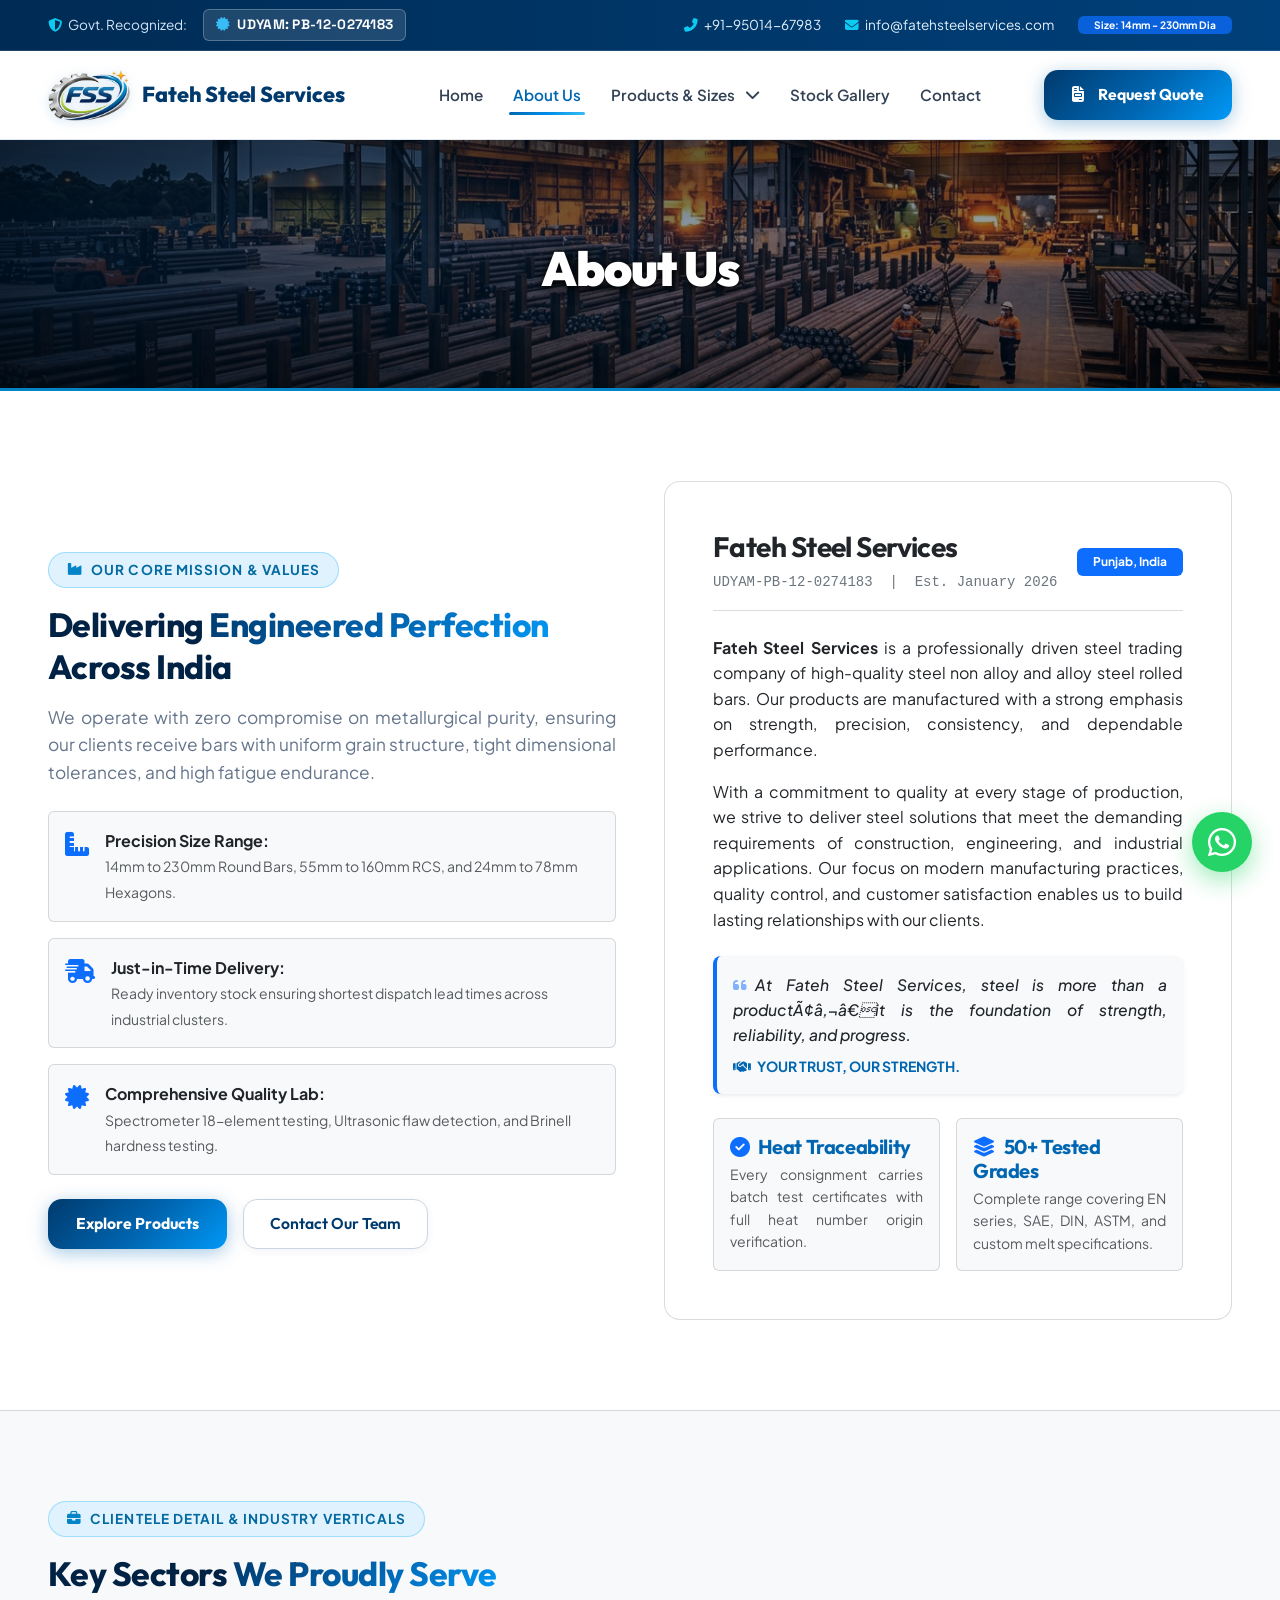
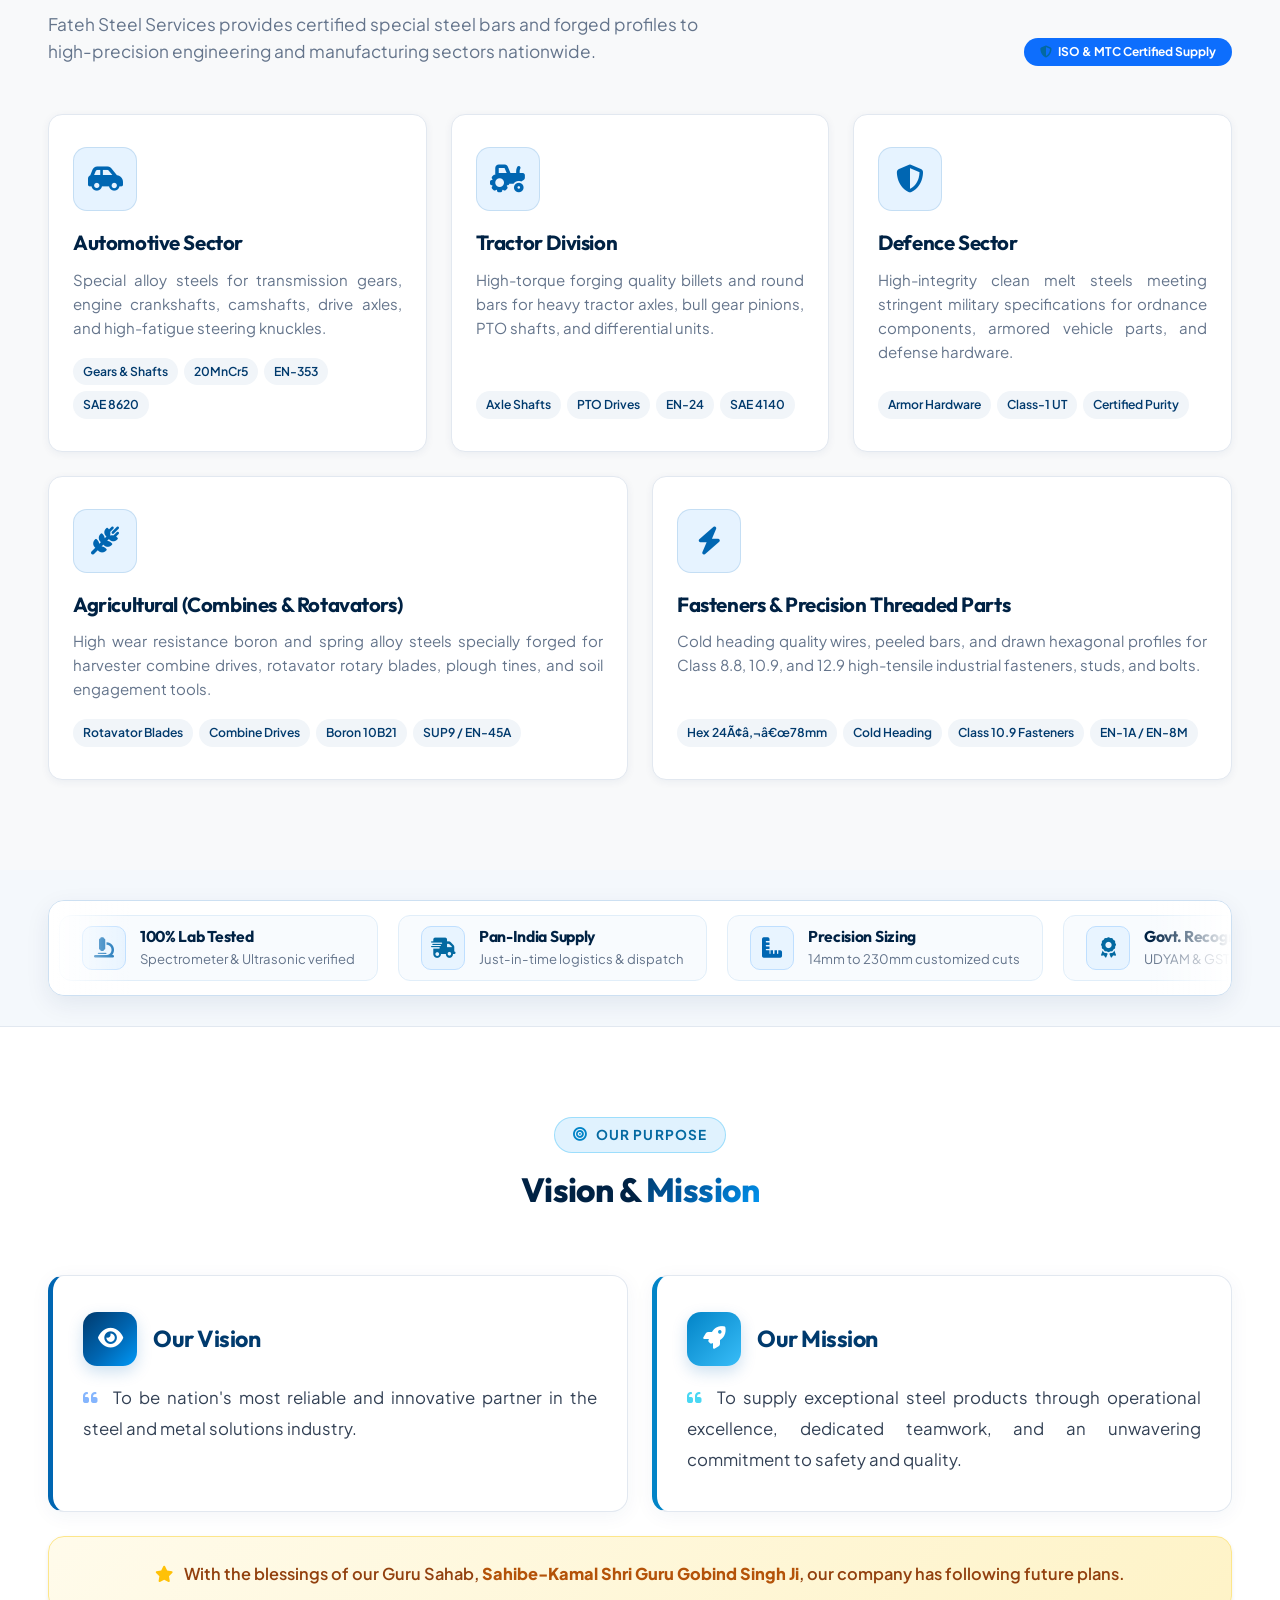
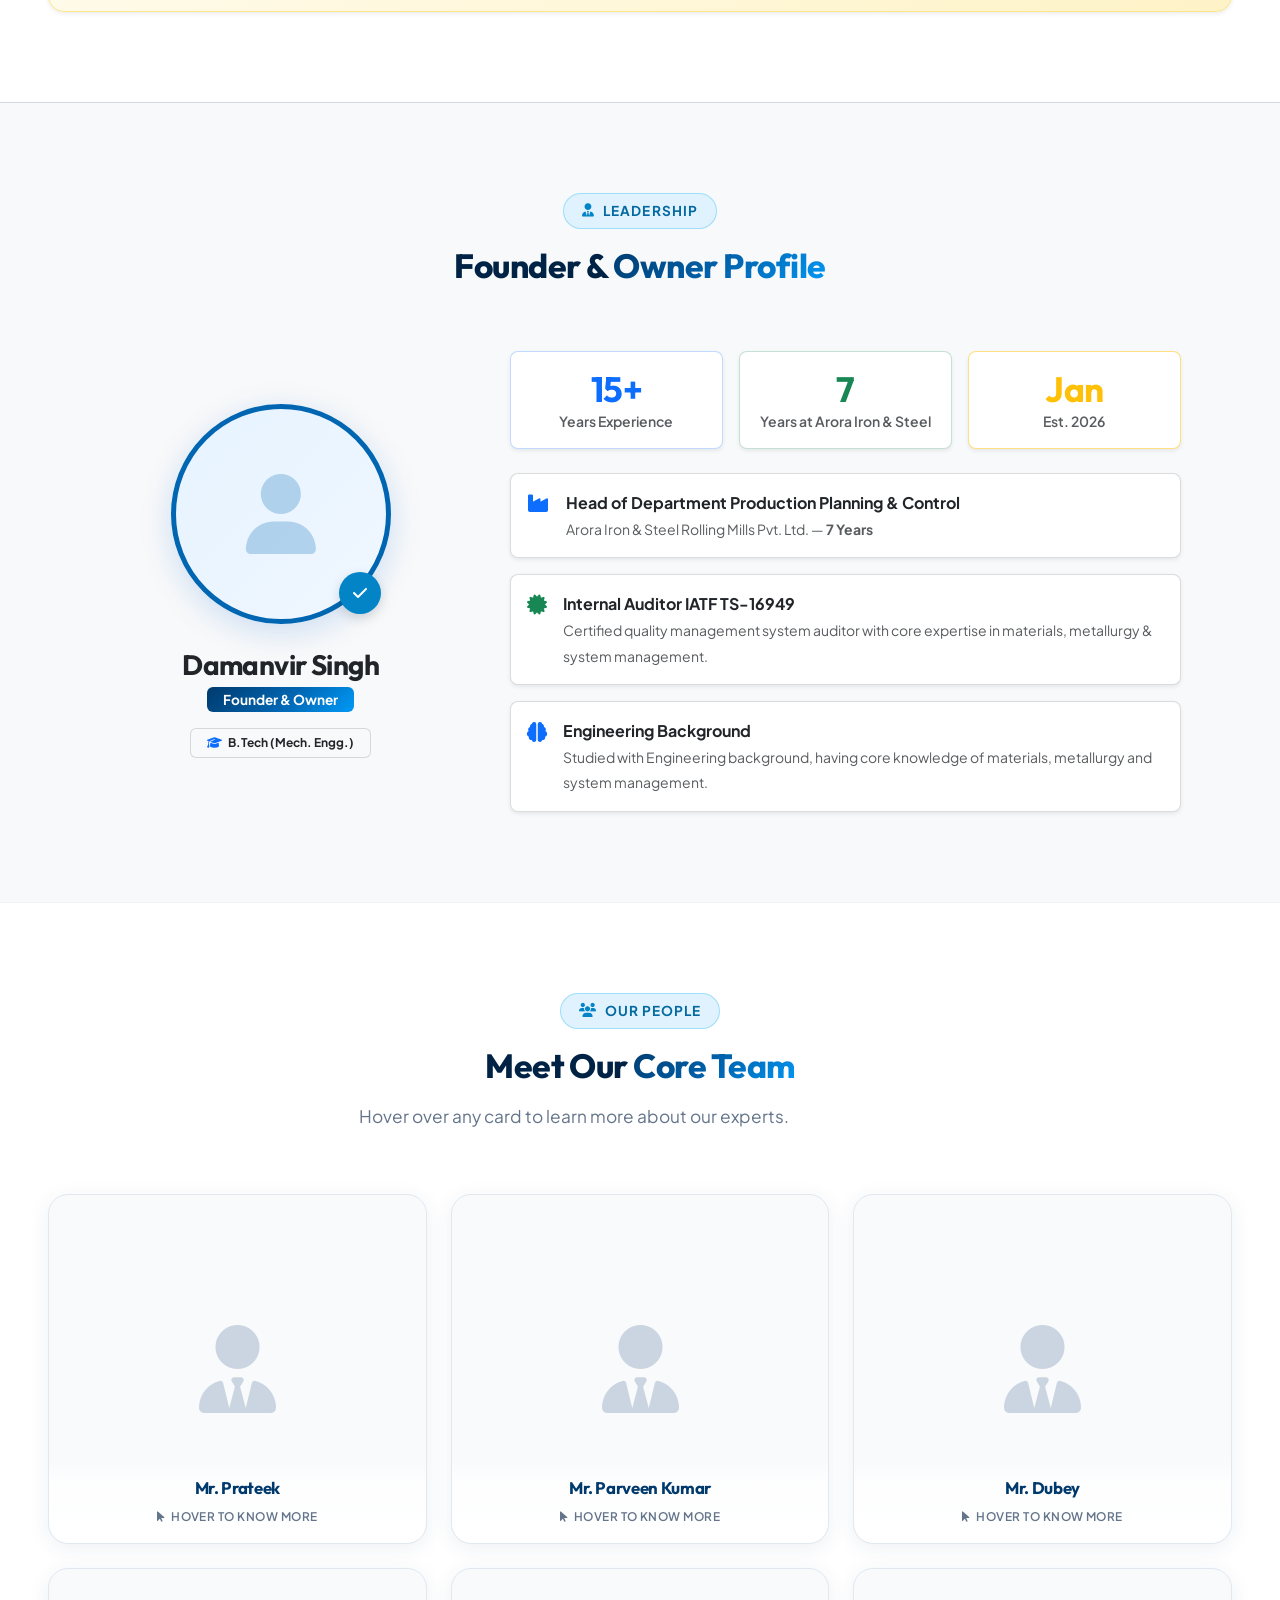
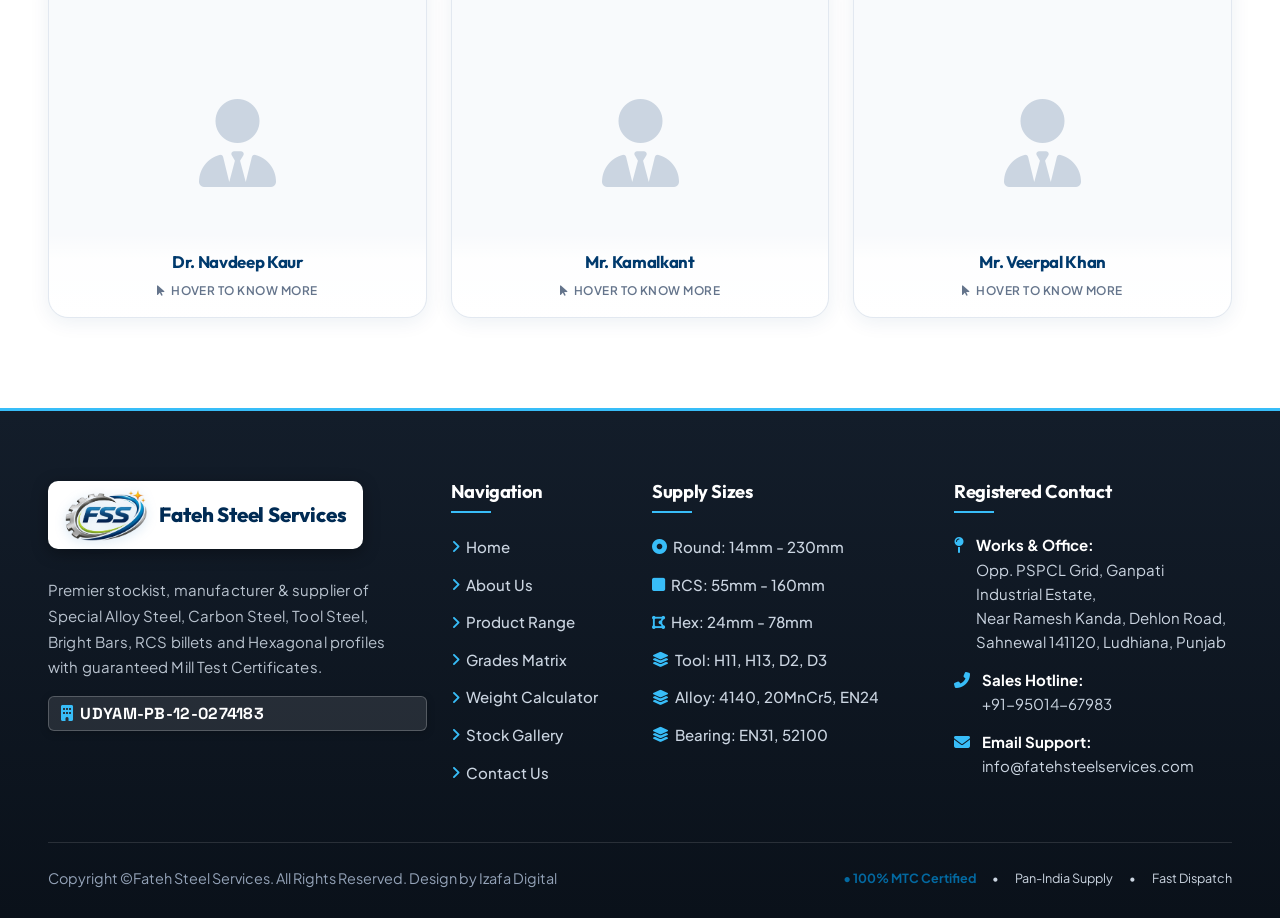
==== commit 0c3f689c: "Update email from fatehsteelservices@gmail.com to info@fatehsteelservices.com" ====
--- a/about.html
+++ b/about.html
@@ -1,4 +1,4 @@
-<!DOCTYPE html>
+﻿<!DOCTYPE html>
 <html lang="en">
 <head>
   <meta charset="UTF-8">
@@ -25,7 +25,7 @@
         </div>
         <div class="d-flex align-items-center gap-4">
           <a href="tel:+919501467983"><i class="fas fa-phone-alt text-info me-1"></i> +91-95014-67983</a>
-          <a href="mailto:fatehsteelservices@gmail.com"><i class="fas fa-envelope text-info me-1"></i> fatehsteelservices@gmail.com</a>
+          <a href="mailto:info@fatehsteelservices.com"><i class="fas fa-envelope text-info me-1"></i> info@fatehsteelservices.com</a>
           <span class="badge bg-primary bg-opacity-75 text-white fw-bold px-3 py-1">Size: 14mm - 230mm Dia</span>
         </div>
       </div>
@@ -238,7 +238,7 @@
 
             <div class="p-3 mb-4 rounded-3 border-start border-4 border-primary bg-light shadow-sm">
               <p class="mb-2 text-dark fst-italic fw-medium" style="font-size: 0.98rem; line-height: 1.6;">
-                <i class="fas fa-quote-left text-primary me-2 opacity-50"></i>At Fateh Steel Services, steel is more than a productâ€”it is the foundation of strength, reliability, and progress.
+                <i class="fas fa-quote-left text-primary me-2 opacity-50"></i>At Fateh Steel Services, steel is more than a productÃ¢â‚¬â€it is the foundation of strength, reliability, and progress.
               </p>
               <div class="text-blue fw-bold small text-uppercase tracking-wider">
                 <i class="fas fa-handshake me-1"></i> Your Trust, Our Strength.
@@ -362,7 +362,7 @@
             <h4>Fasteners & Precision Threaded Parts</h4>
             <p>Cold heading quality wires, peeled bars, and drawn hexagonal profiles for Class 8.8, 10.9, and 12.9 high-tensile industrial fasteners, studs, and bolts.</p>
             <div class="industry-tags">
-              <span>Hex 24â€“78mm</span>
+              <span>Hex 24Ã¢â‚¬â€œ78mm</span>
               <span>Cold Heading</span>
               <span>Class 10.9 Fasteners</span>
               <span>EN-1A / EN-8M</span>
@@ -1010,7 +1010,7 @@
             <i class="fas fa-envelope"></i>
             <div>
               <strong class="text-white d-block">Email Support:</strong>
-              <a href="mailto:fatehsteelservices@gmail.com" class="text-light">fatehsteelservices@gmail.com</a>
+              <a href="mailto:info@fatehsteelservices.com" class="text-light">info@fatehsteelservices.com</a>
             </div>
           </div>
         </div>
@@ -1092,3 +1092,4 @@
 </body>
 </html>
 
+
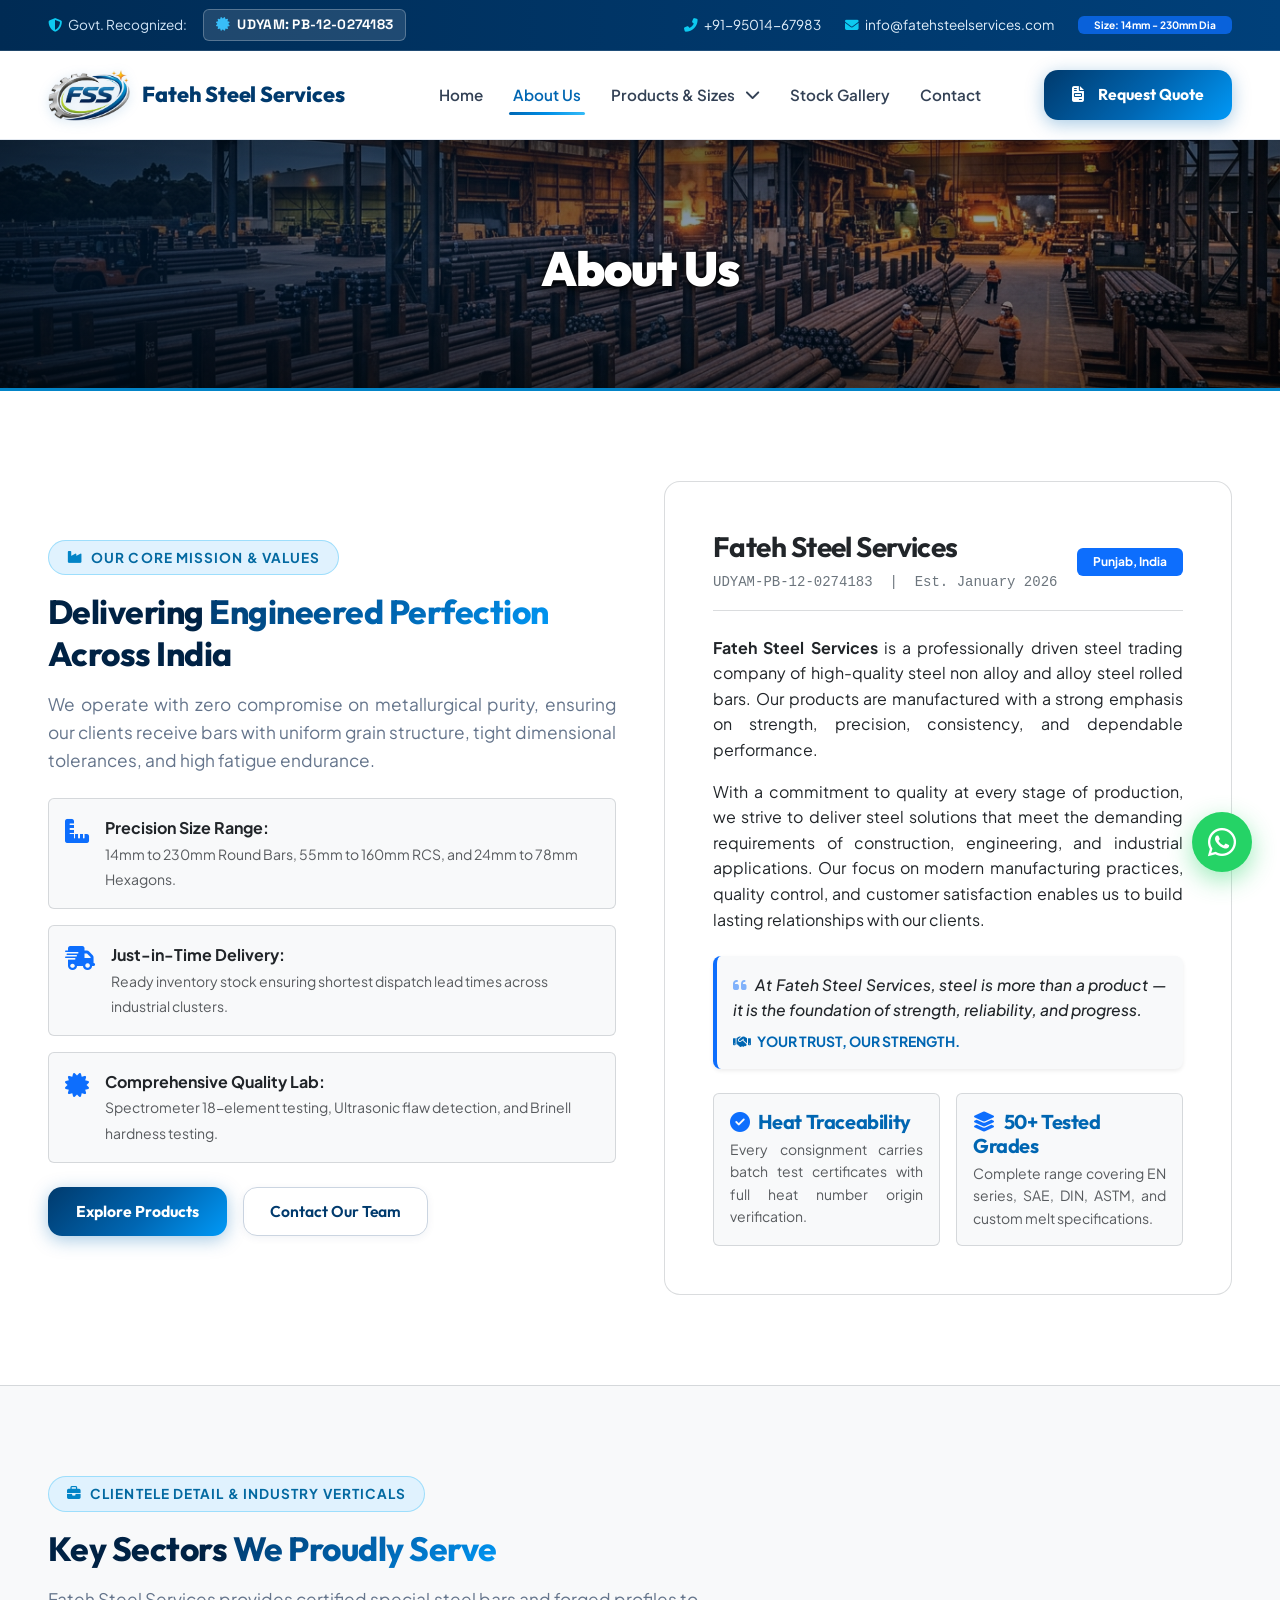
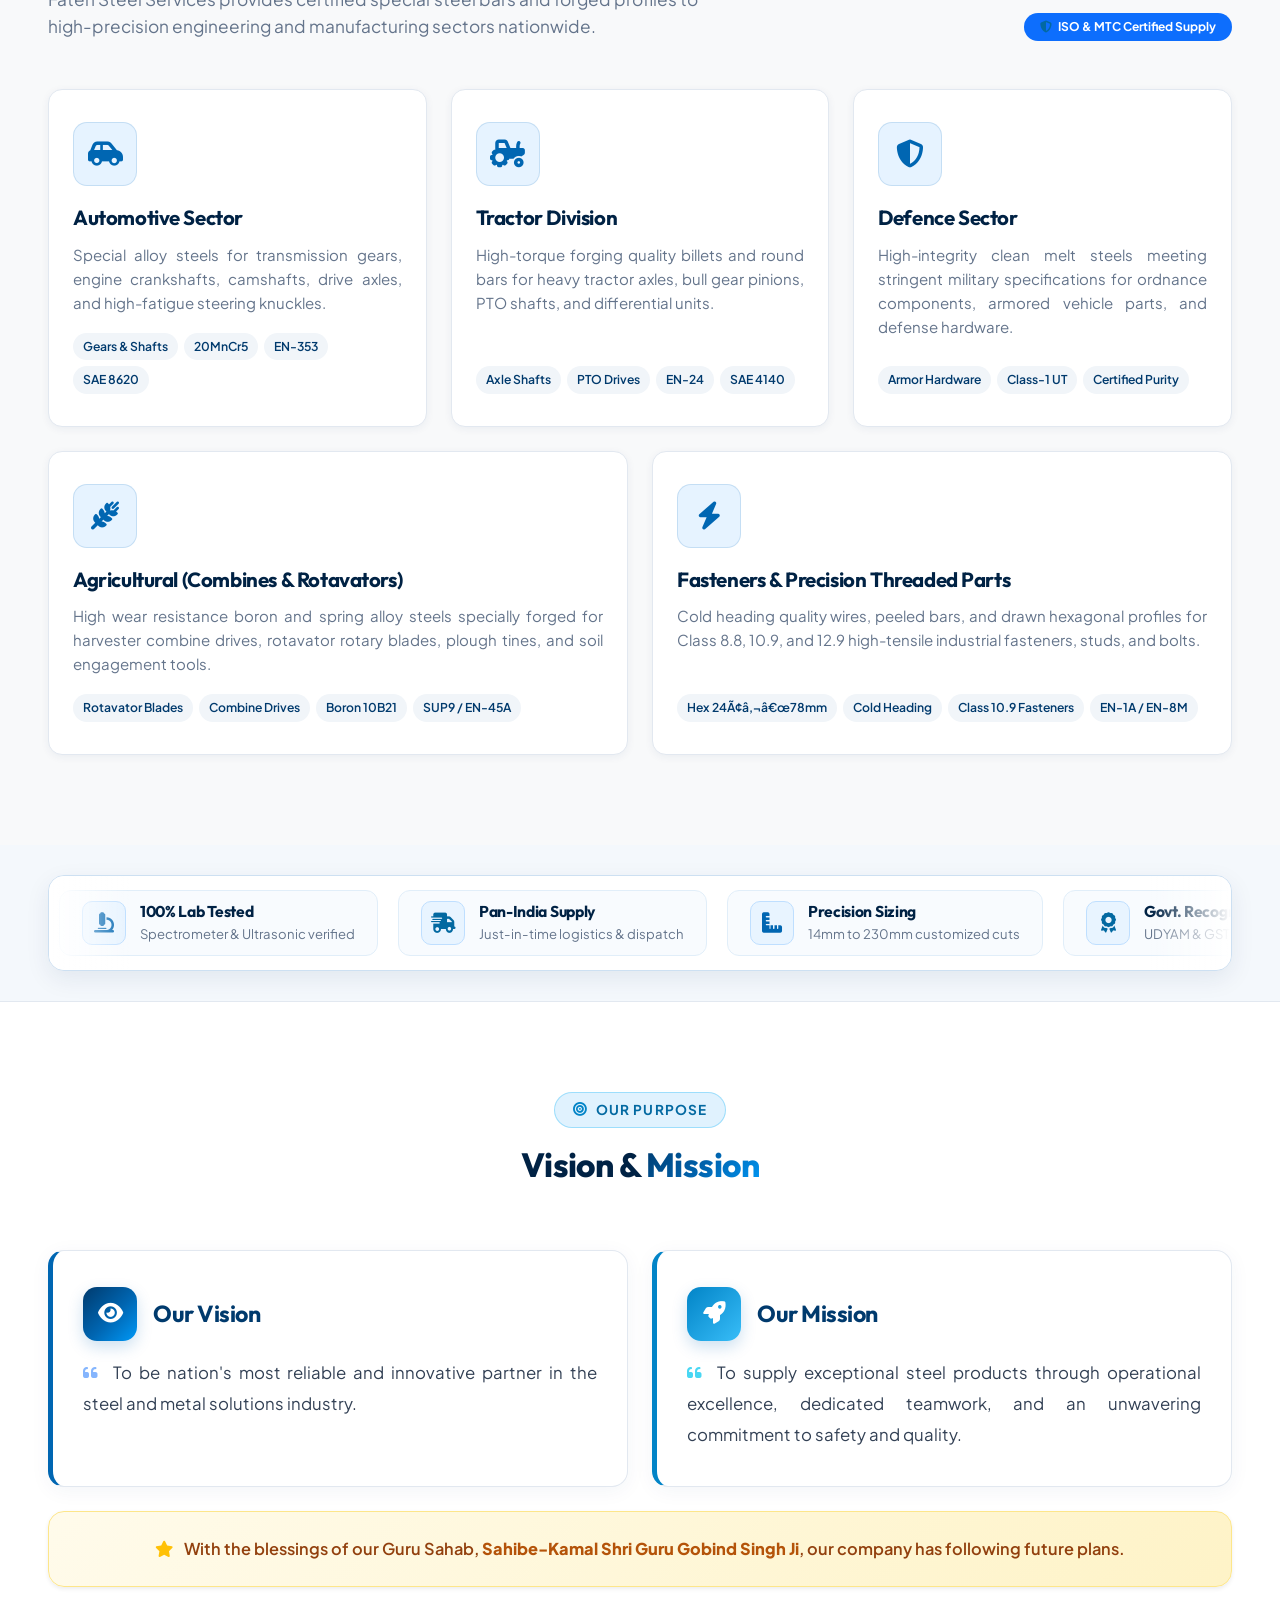
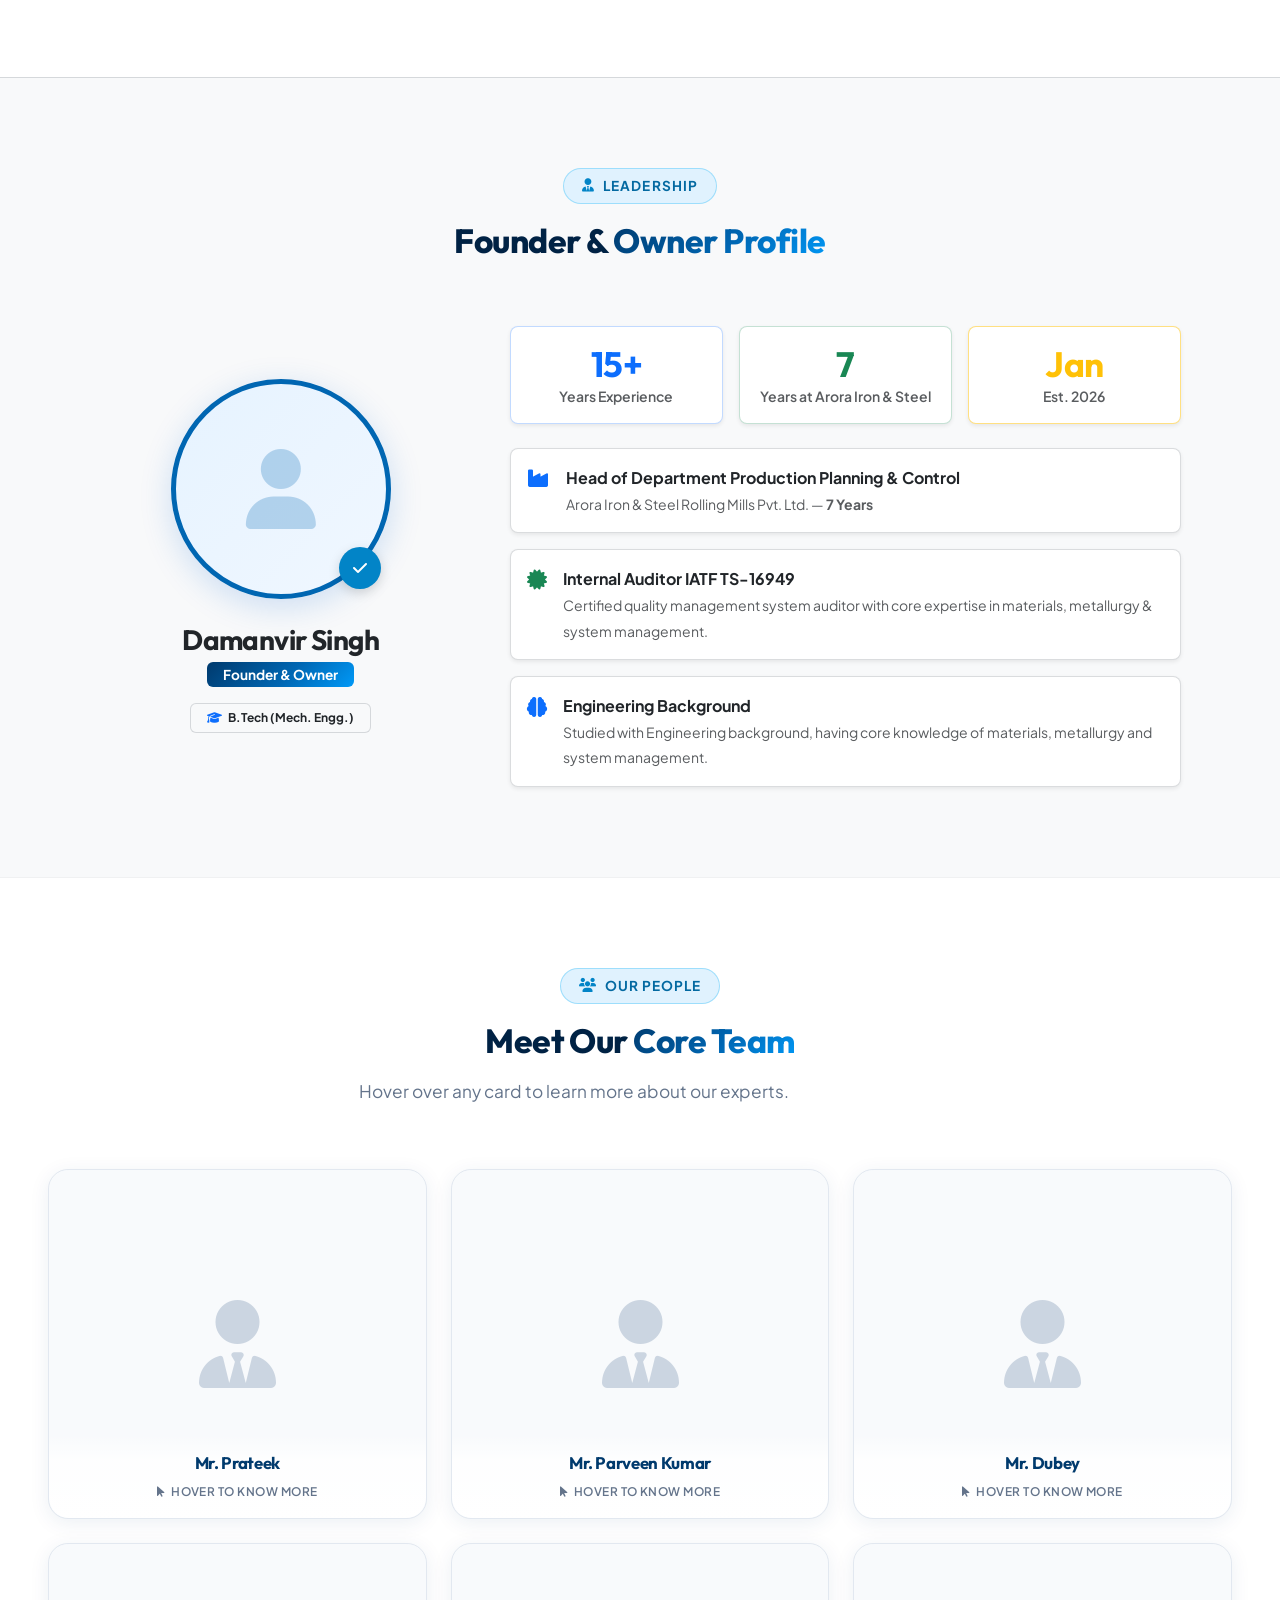
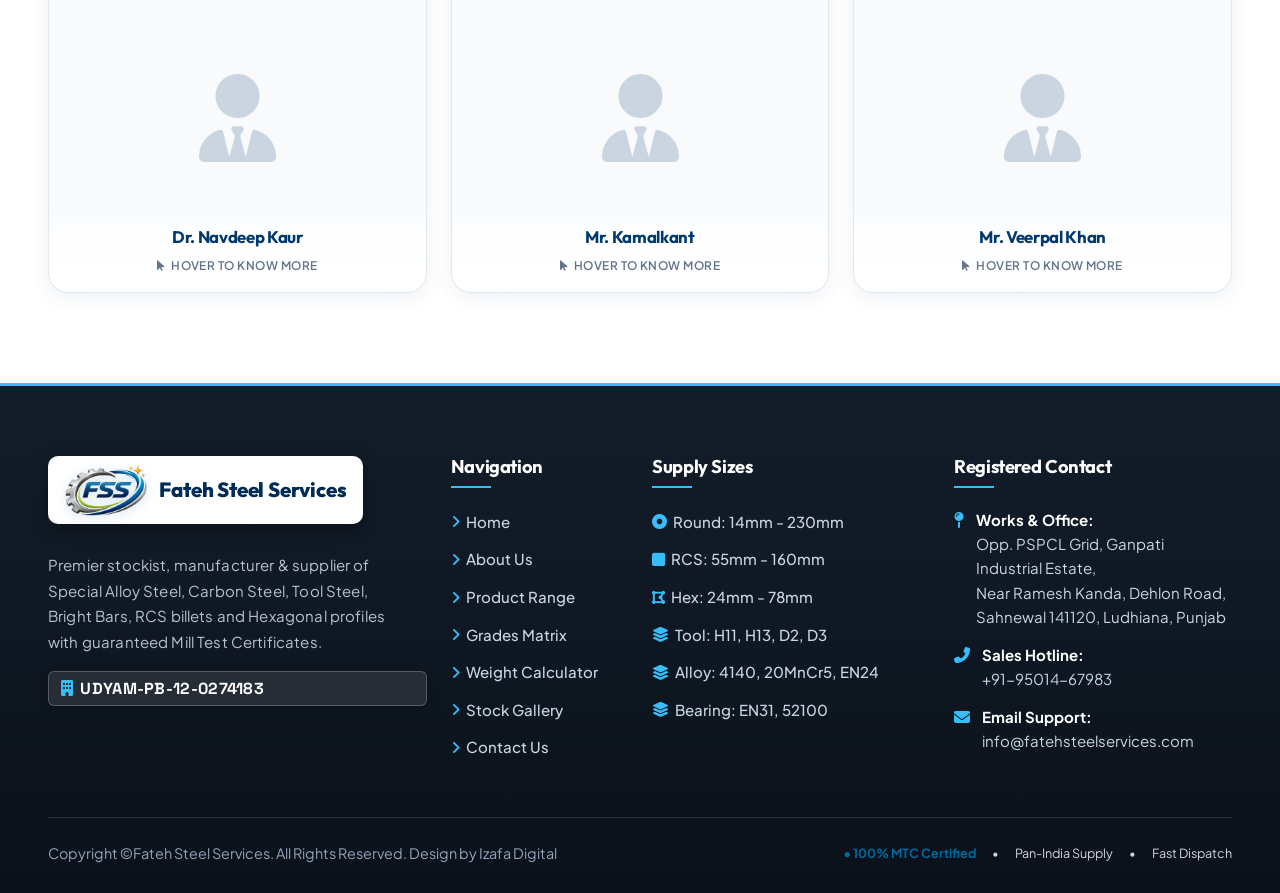
==== commit a26c0171: "Update about.html and fix character encoding" ====
--- a/about.html
+++ b/about.html
@@ -1,4 +1,4 @@
-﻿<!DOCTYPE html>
+<!DOCTYPE html>
 <html lang="en">
 <head>
   <meta charset="UTF-8">
@@ -238,7 +238,7 @@
 
             <div class="p-3 mb-4 rounded-3 border-start border-4 border-primary bg-light shadow-sm">
               <p class="mb-2 text-dark fst-italic fw-medium" style="font-size: 0.98rem; line-height: 1.6;">
-                <i class="fas fa-quote-left text-primary me-2 opacity-50"></i>At Fateh Steel Services, steel is more than a productÃ¢â‚¬â€it is the foundation of strength, reliability, and progress.
+                <i class="fas fa-quote-left text-primary me-2 opacity-50"></i>At Fateh Steel Services, steel is more than a product &mdash; it is the foundation of strength, reliability, and progress.
               </p>
               <div class="text-blue fw-bold small text-uppercase tracking-wider">
                 <i class="fas fa-handshake me-1"></i> Your Trust, Our Strength.
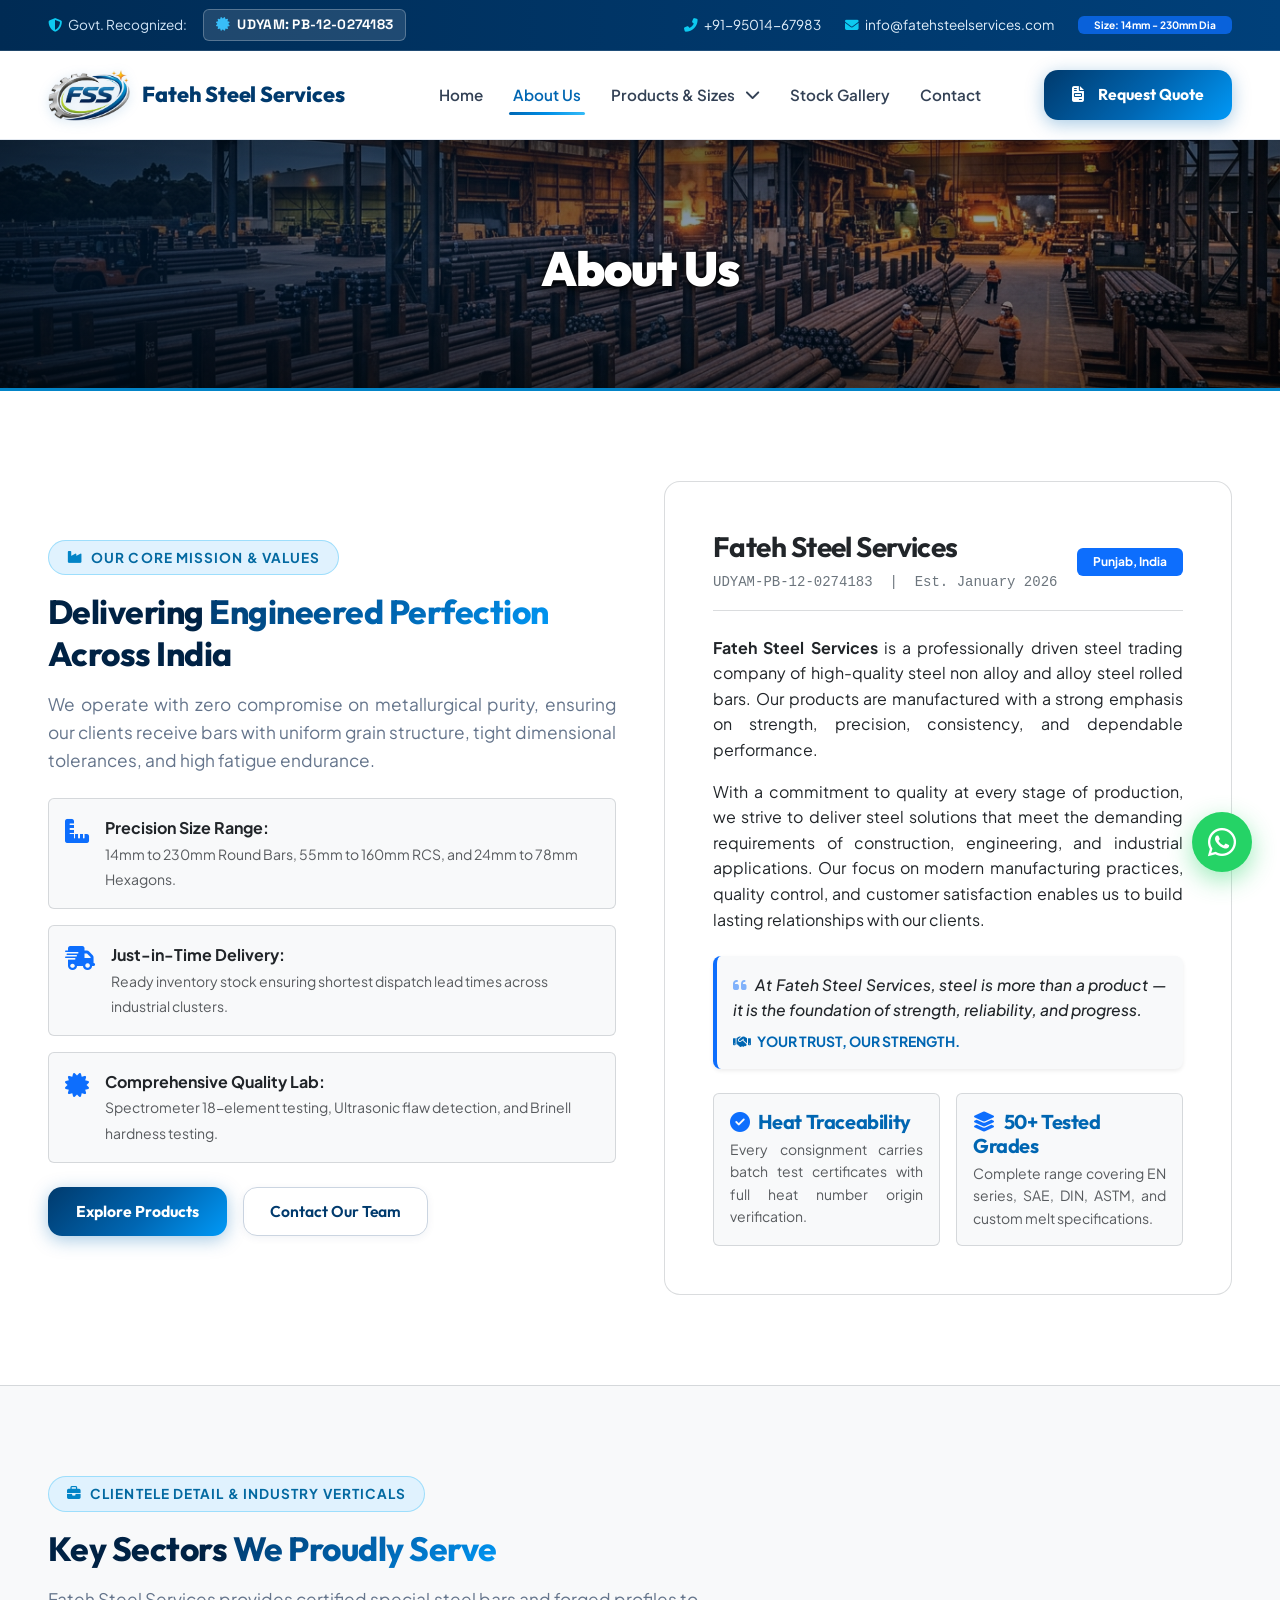
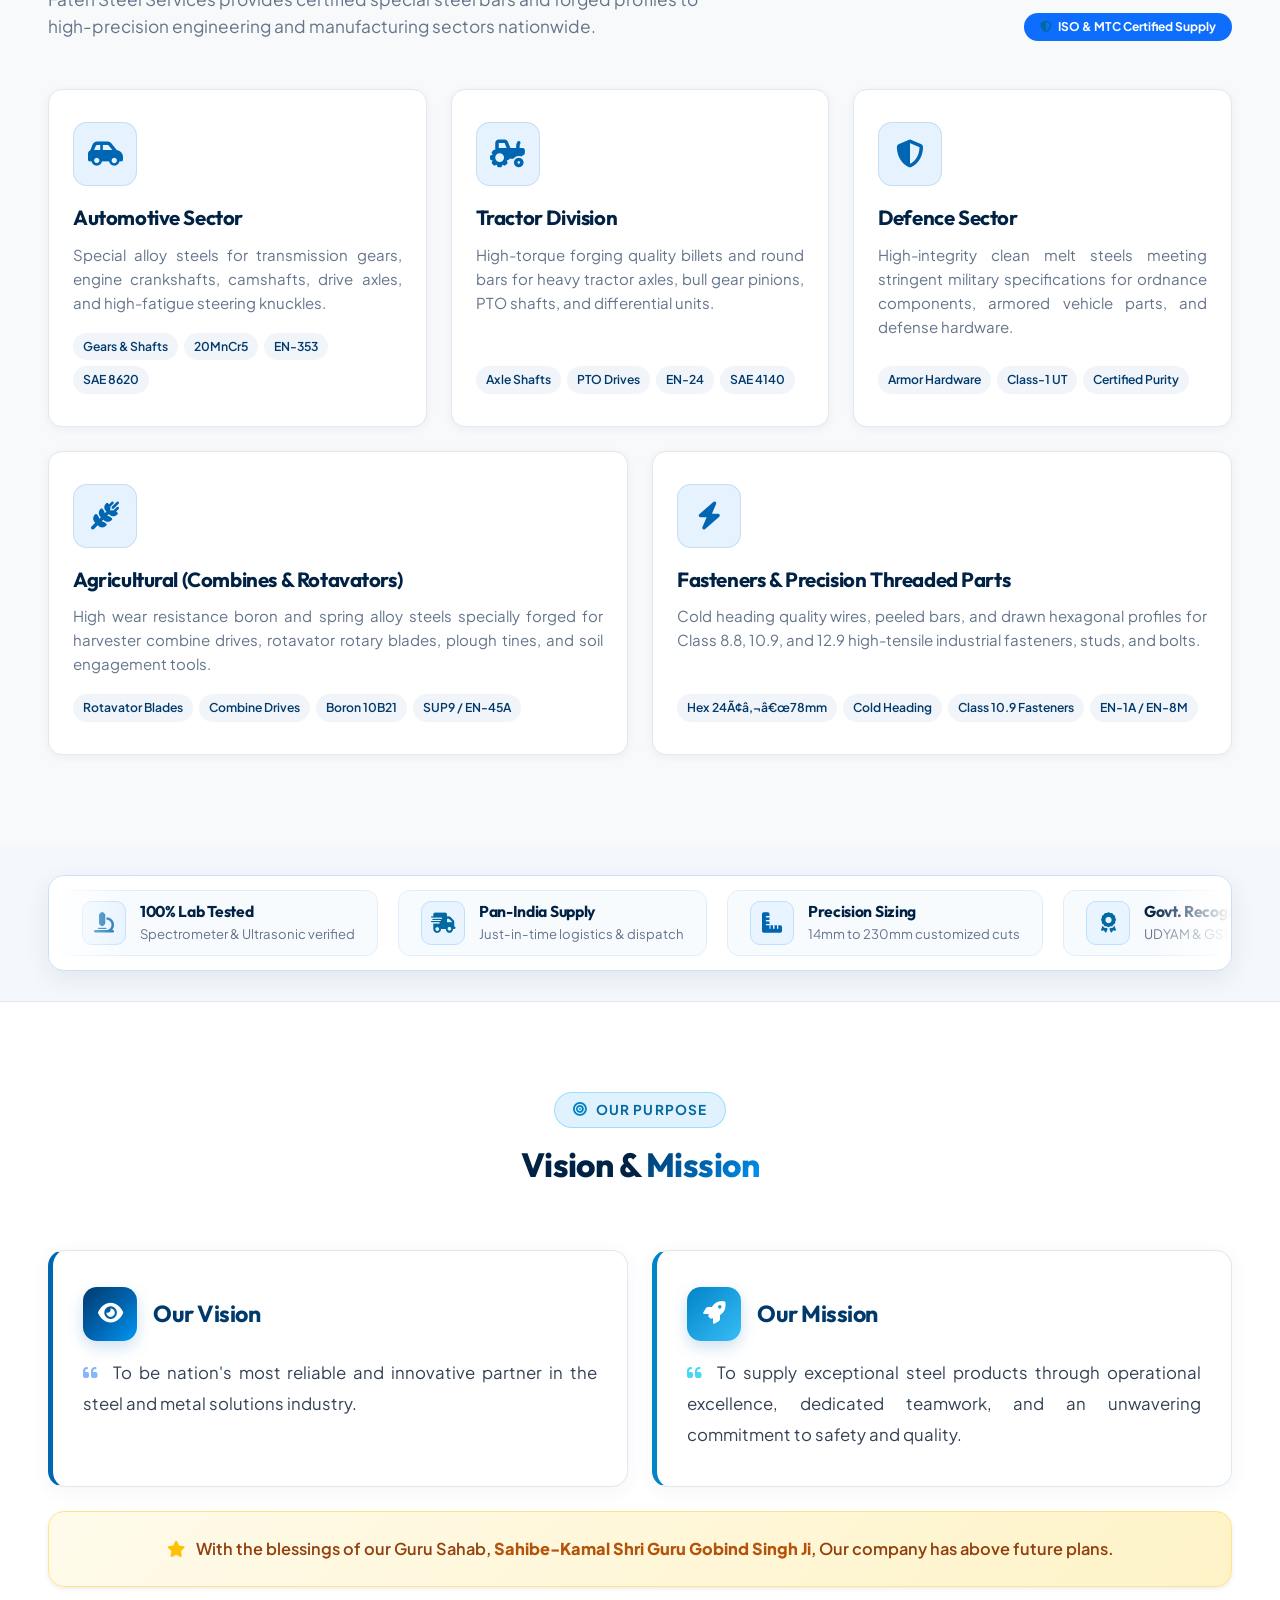
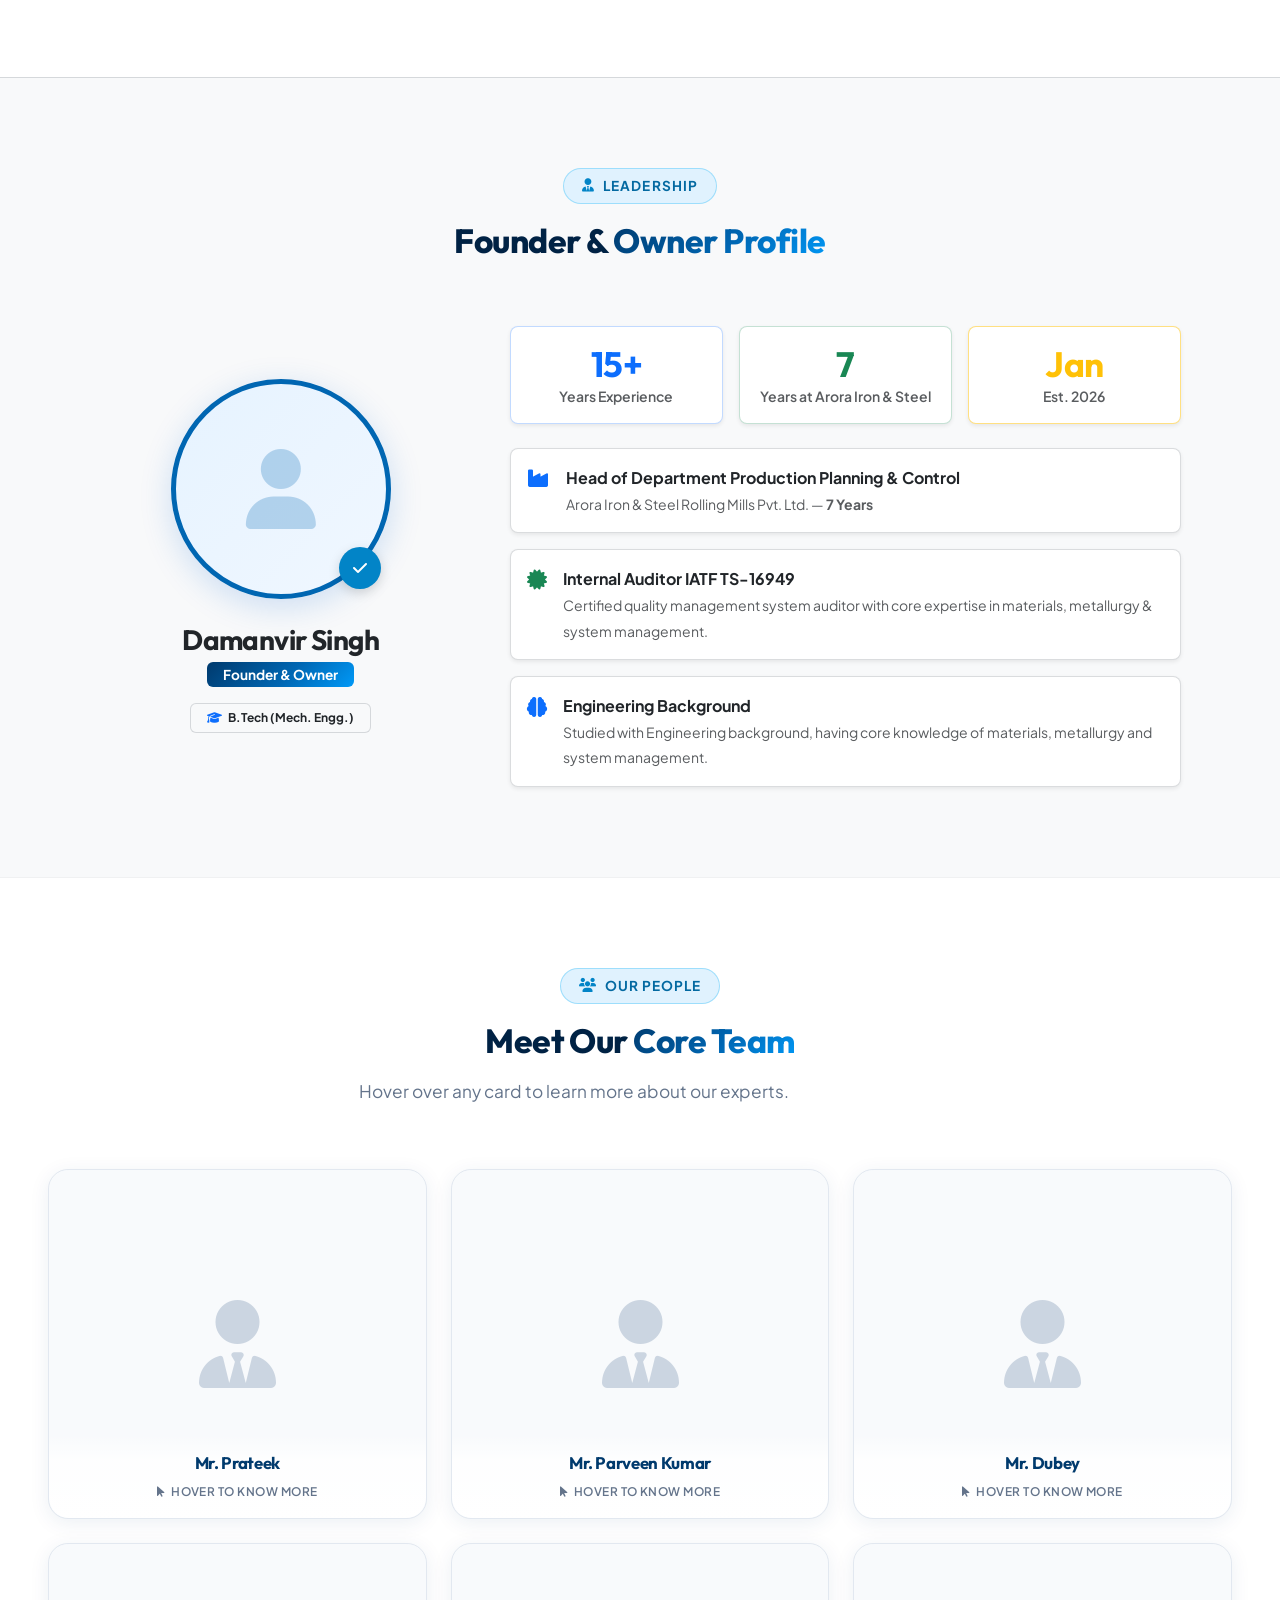
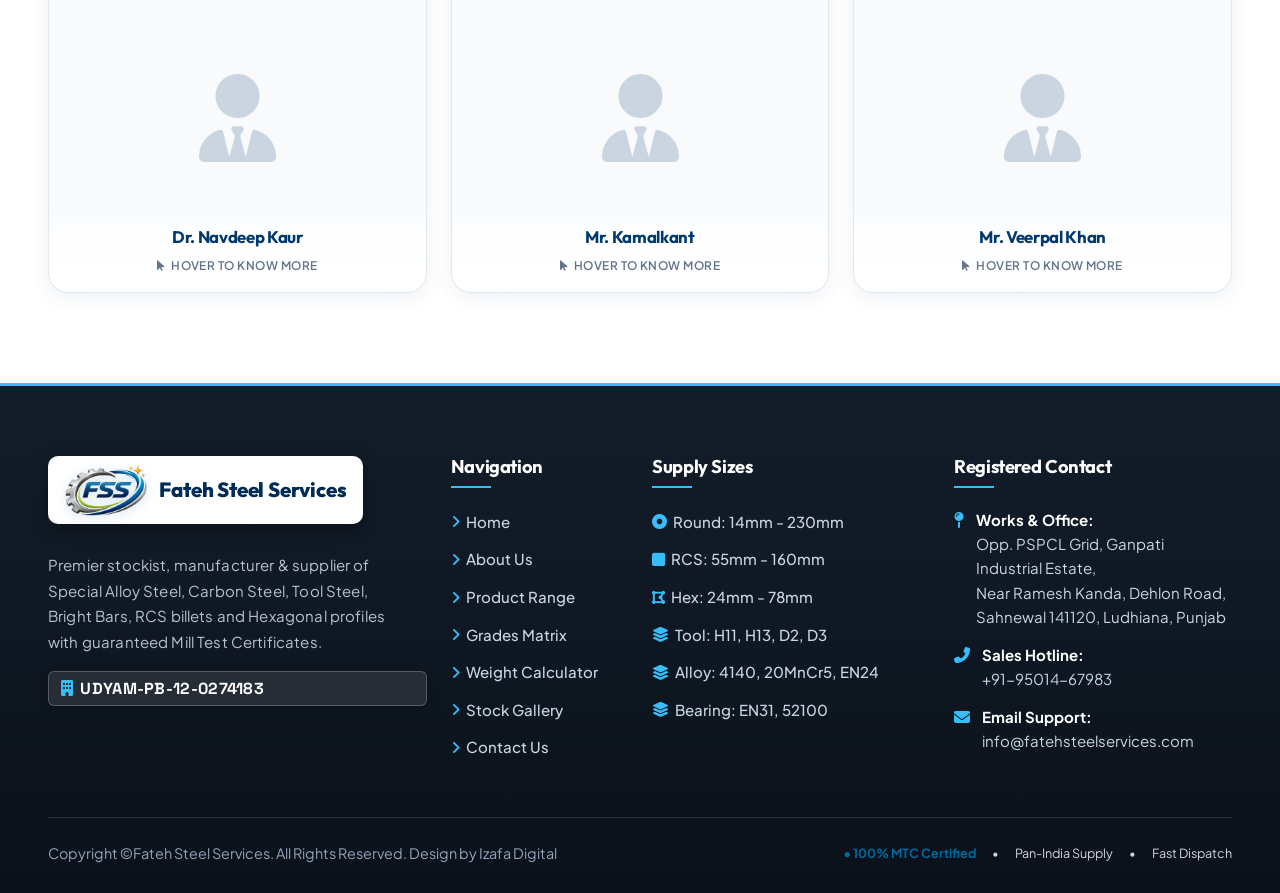
==== commit 8149844b: "Update future plans text in about.html" ====
--- a/about.html
+++ b/about.html
@@ -525,7 +525,7 @@
           <div class="p-4 rounded-4 text-center border shadow-sm" style="background: linear-gradient(135deg, #fffbeb 0%, #fef3c7 100%); border-color: #fde68a !important;">
             <p class="mb-0 fw-semibold" style="color:#92400e; font-size:1.02rem;">
               <i class="fas fa-star me-2 text-warning"></i>
-              With the blessings of our Guru Sahab, <strong style="color:#b45309;">Sahibe-Kamal Shri Guru Gobind Singh Ji</strong>, our company has following future plans.
+              With the blessings of our Guru Sahab, <strong style="color:#b45309;">Sahibe-Kamal Shri Guru Gobind Singh Ji</strong>, Our company has above future plans.
             </p>
           </div>
         </div>
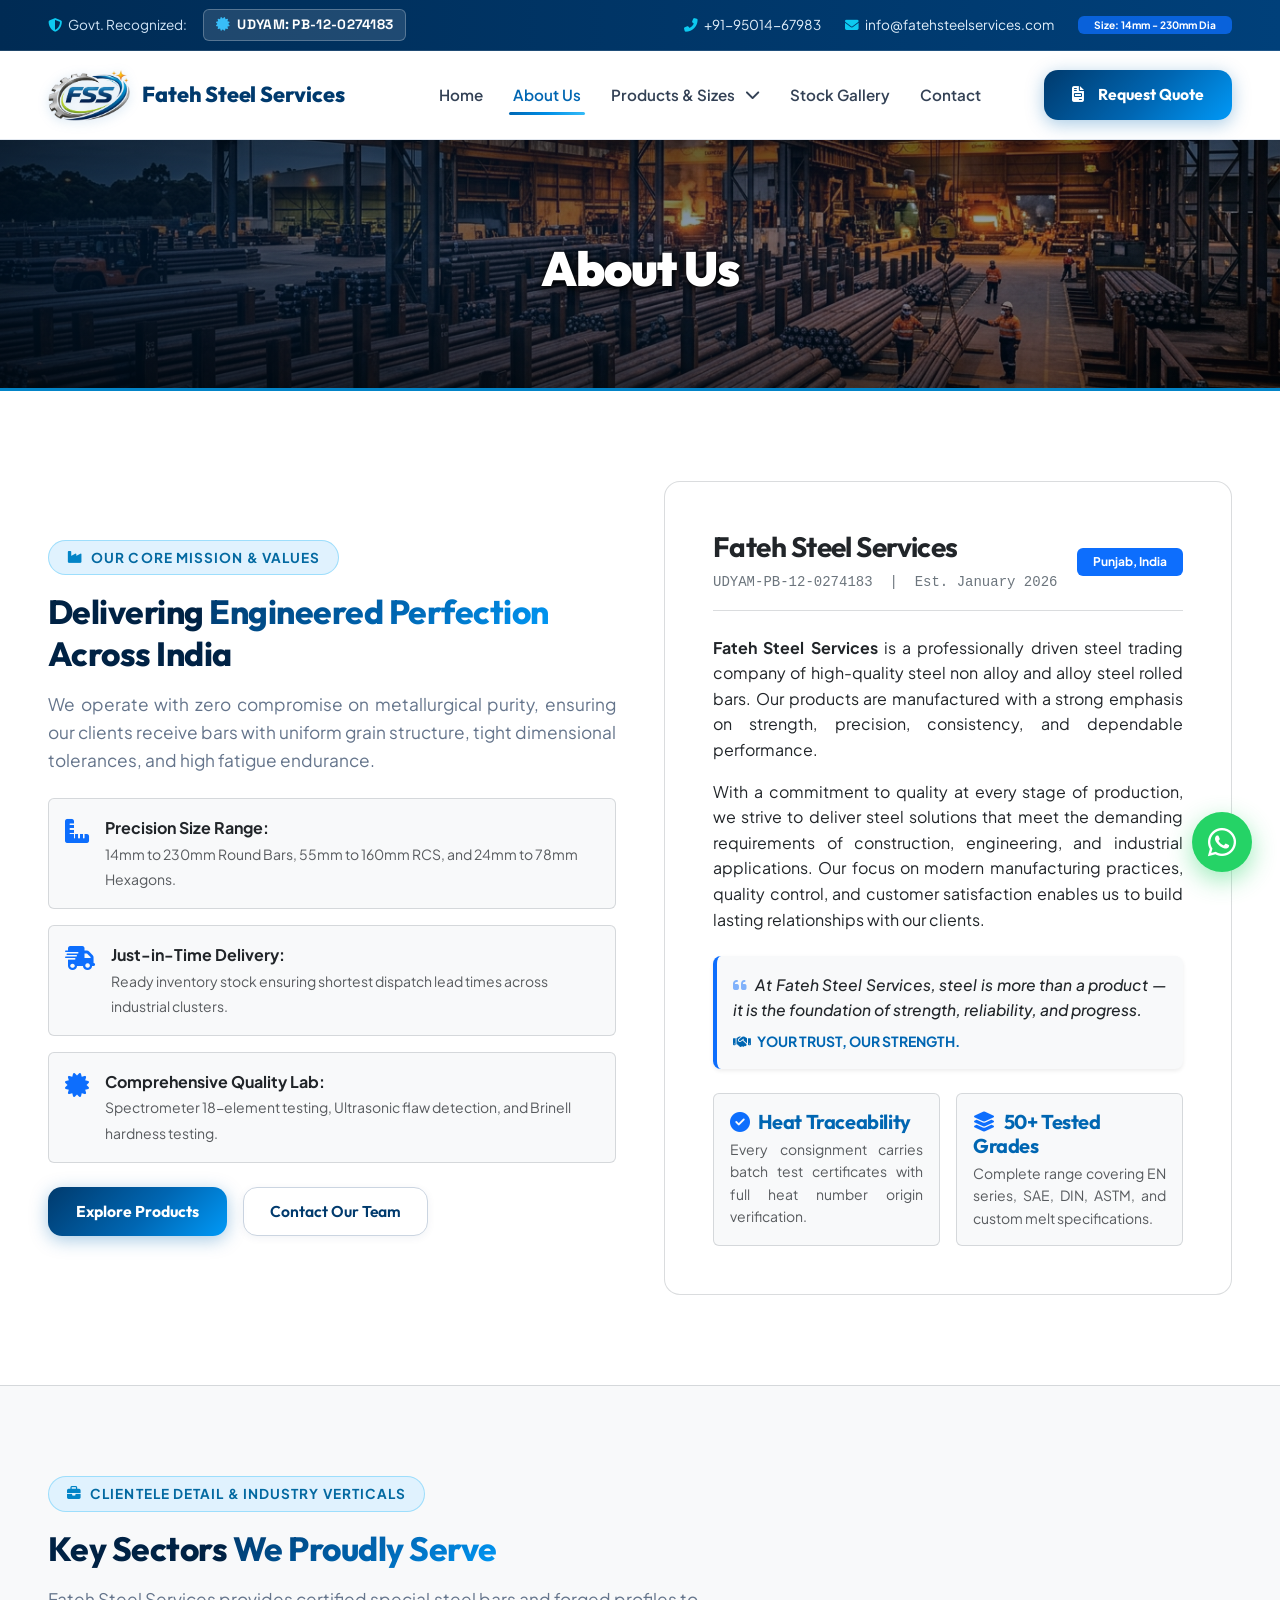
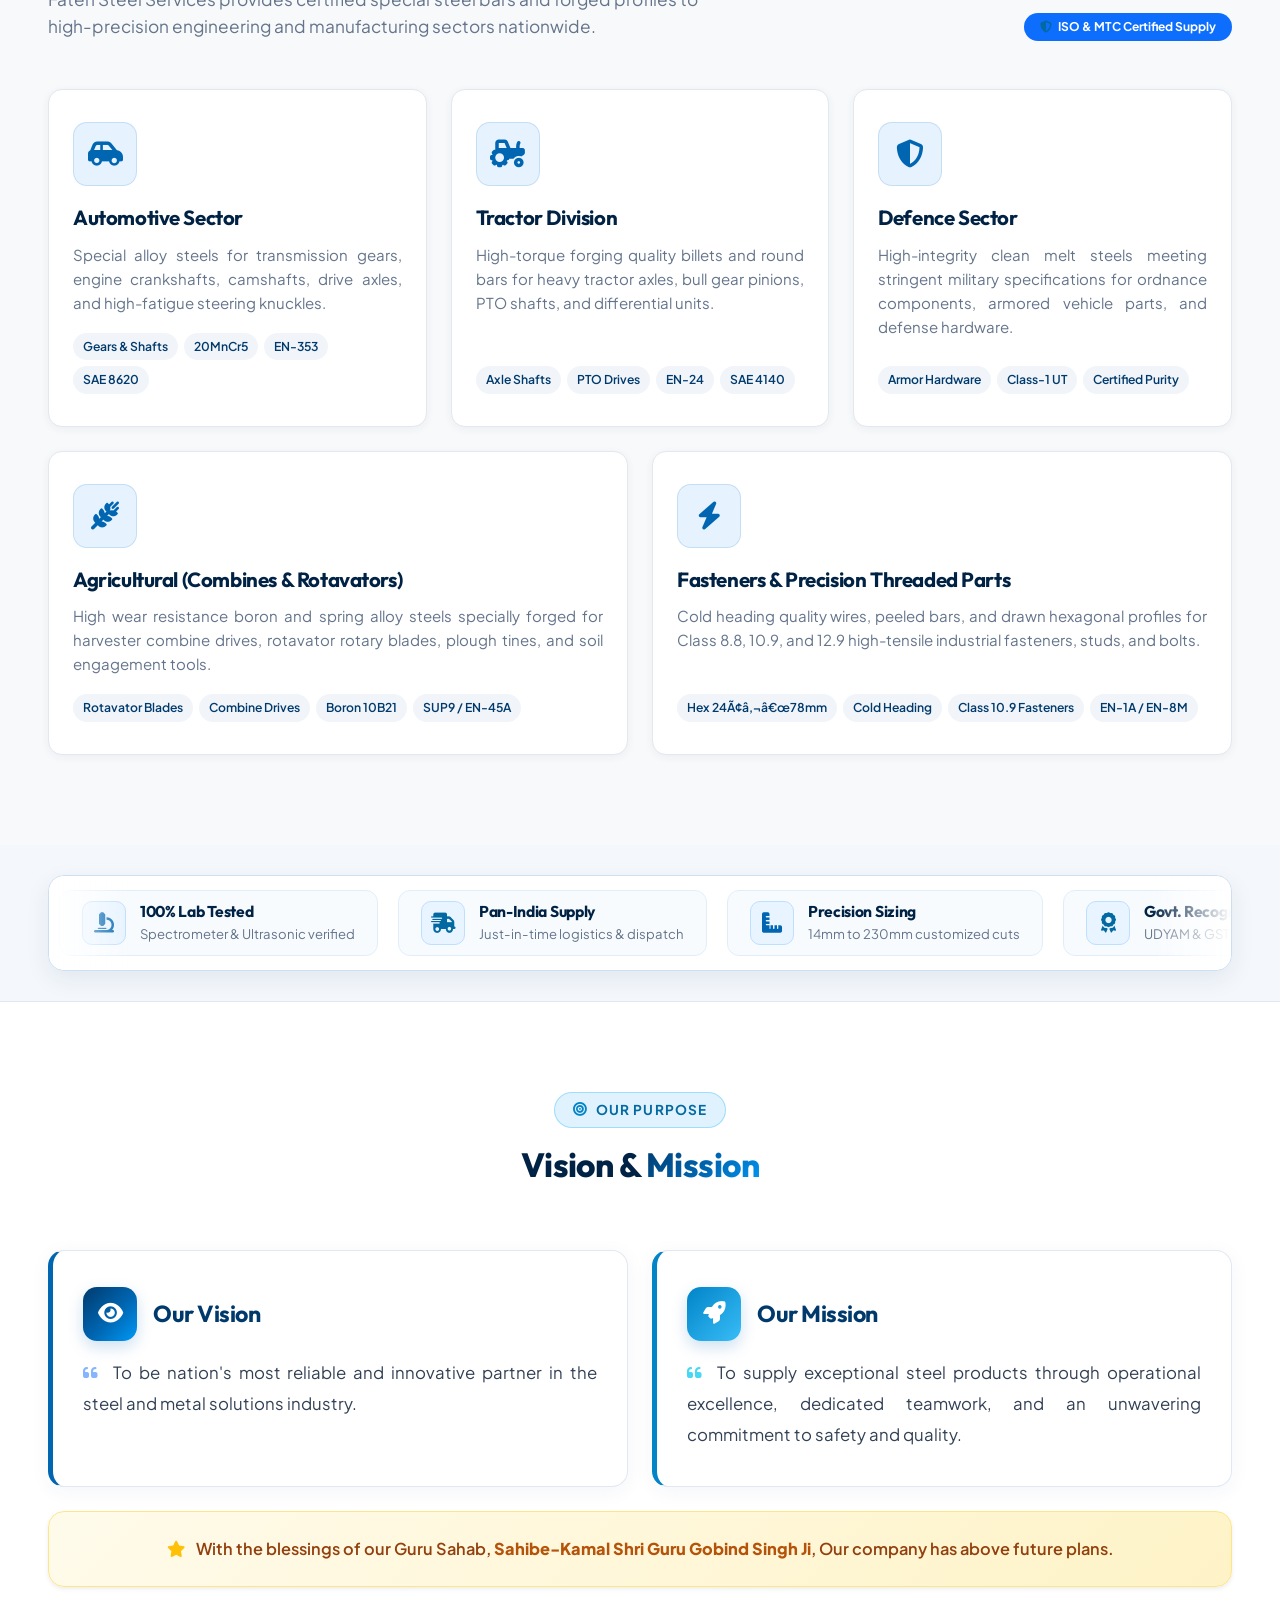
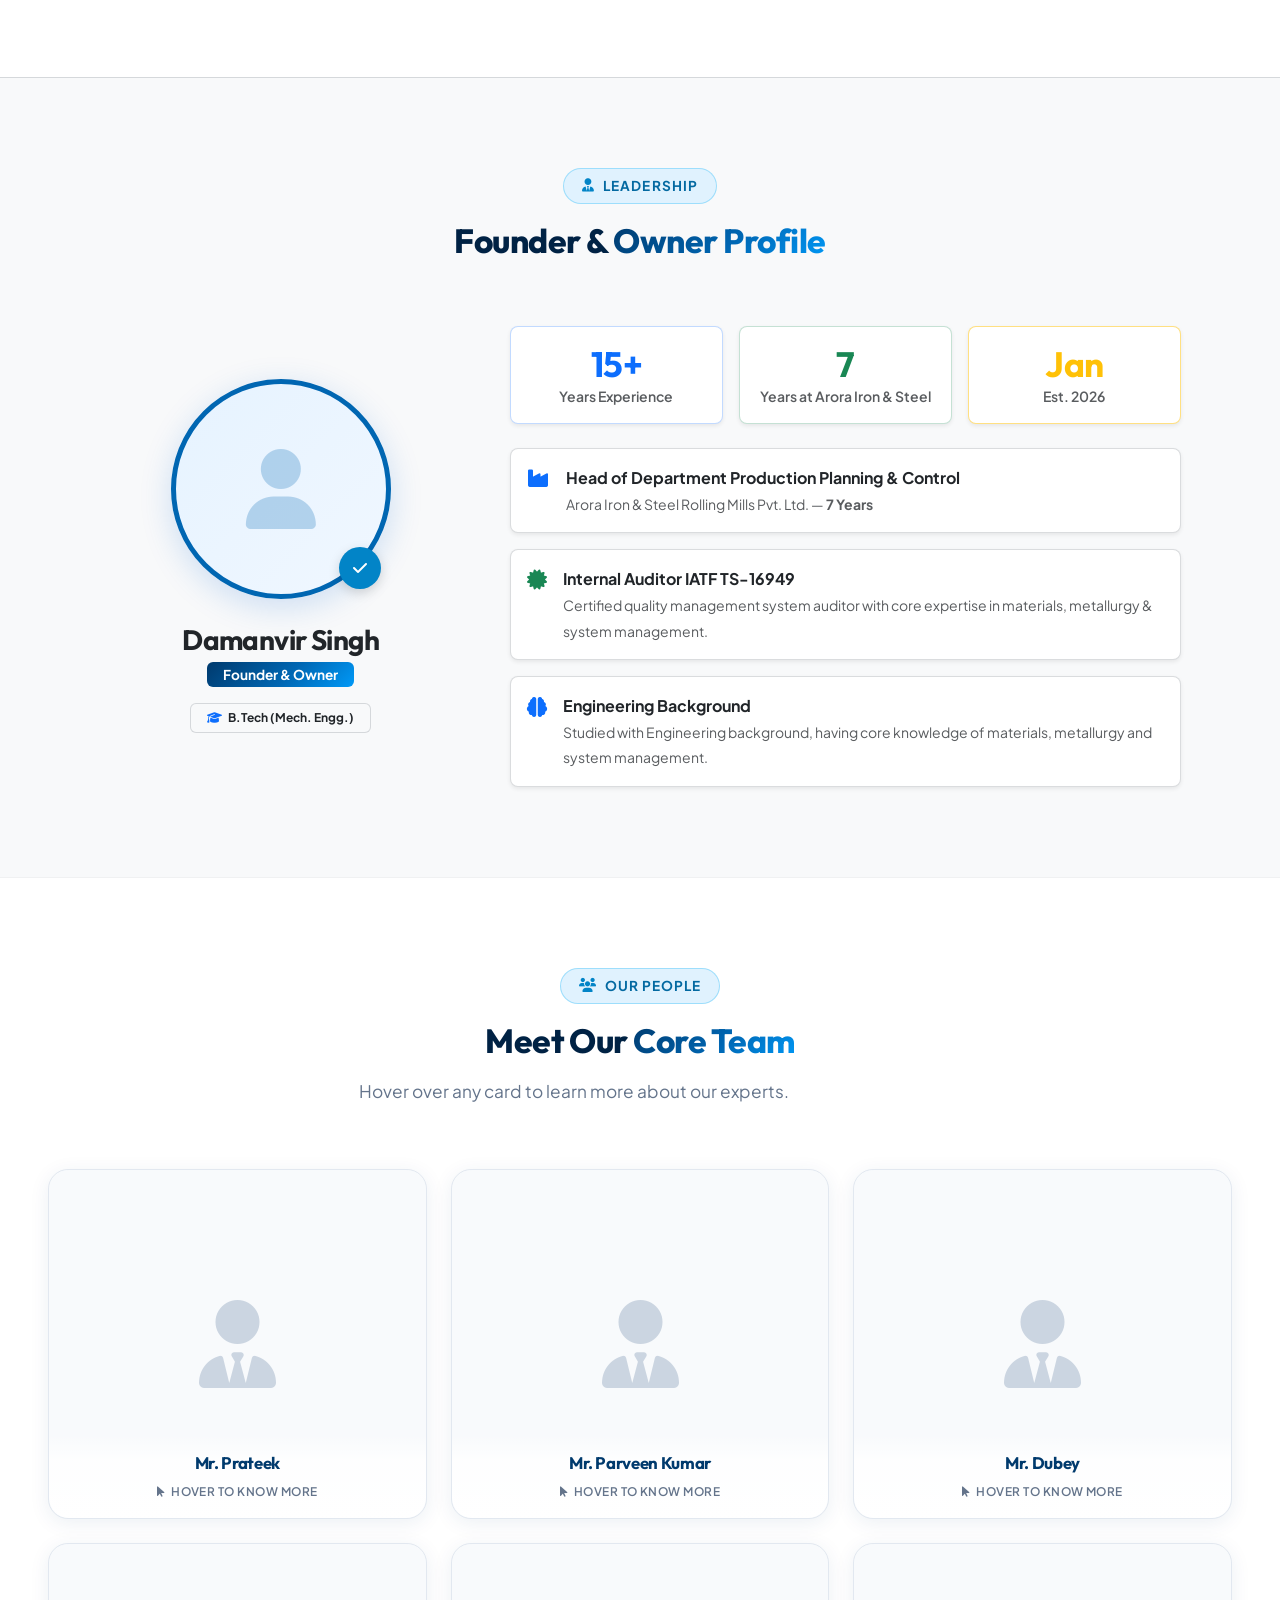
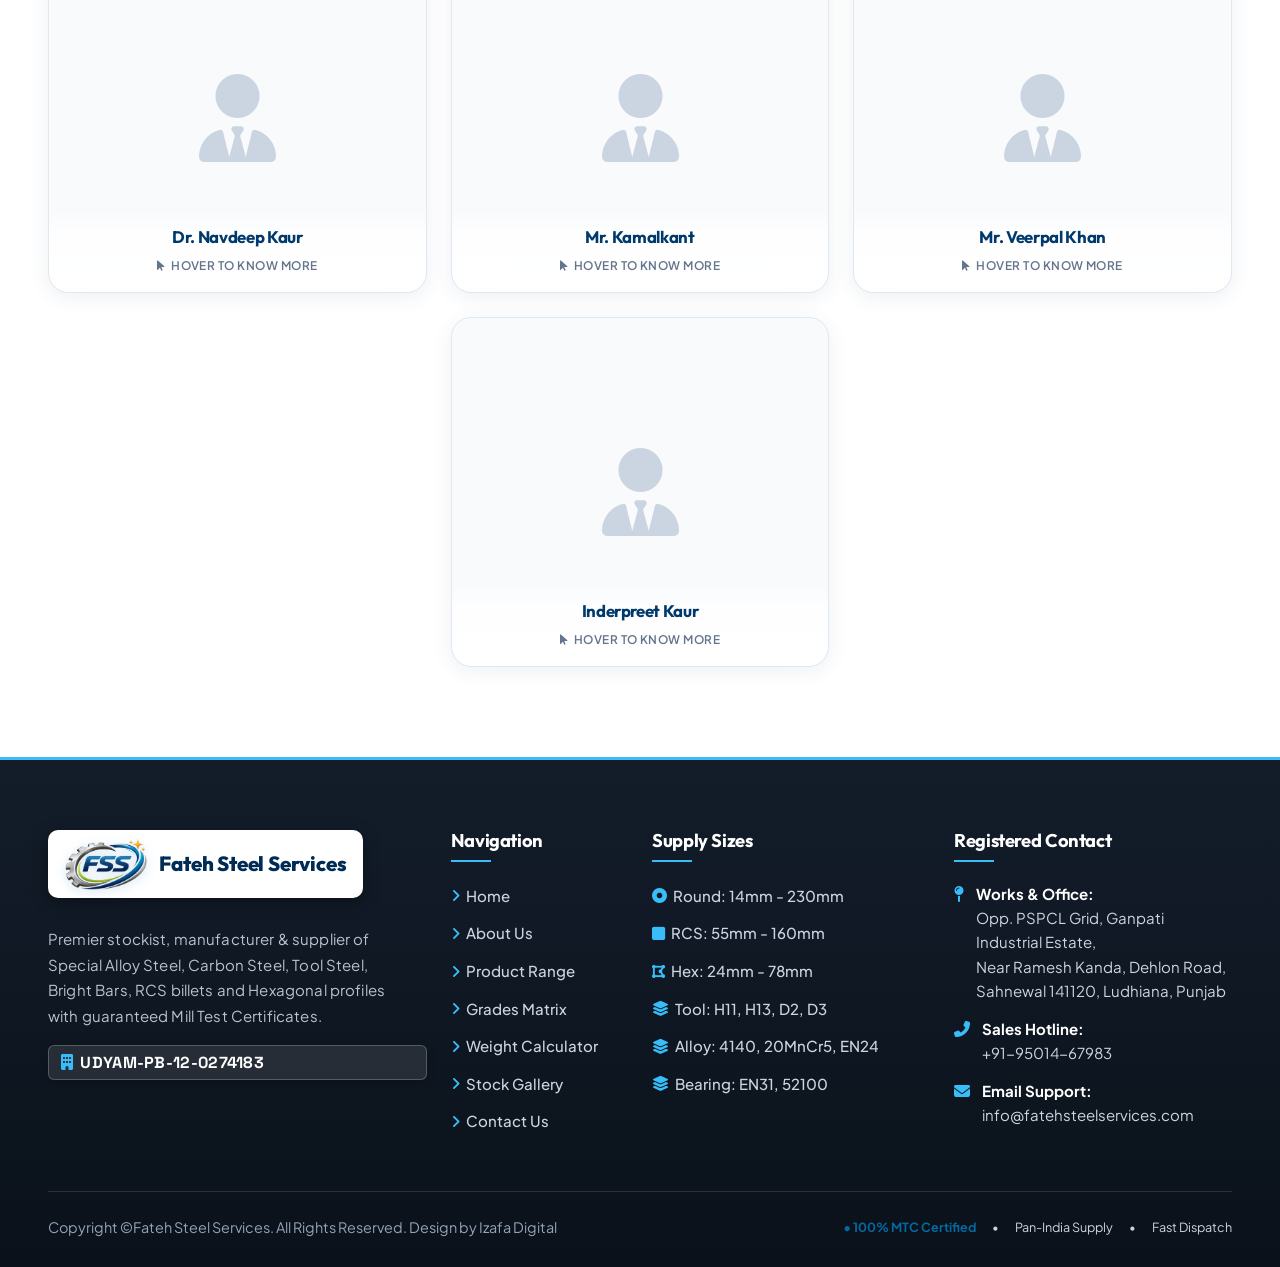
==== commit abbb8320: "Add Inderpreet Kaur (HR Manager) to Core Team section in about.html" ====
--- a/about.html
+++ b/about.html
@@ -941,6 +941,30 @@
           </div>
         </div>
 
+        <div class="col-lg-4 col-md-6 wow fadeInUp" data-wow-delay="0.7s">
+          <div class="team-flip-wrapper">
+            <div class="team-flip-card">
+              <div class="team-card-front">
+                <img class="tc-photo" src="images/team/inderpreet.jpg" alt="Inderpreet Kaur" onerror="this.style.display='none';">
+                <div class="tc-photo-placeholder"><i class="fas fa-user-tie"></i></div>
+                <div class="tc-name-bar">
+                  <h5>Inderpreet Kaur</h5>
+                  <small><i class="fas fa-mouse-pointer me-1"></i> Hover to know more</small>
+                </div>
+              </div>
+              <div class="team-card-back" style="background: linear-gradient(135deg, #ffffff 0%, #fff1f2 100%); border-color: #fecdd3;">
+                <div class="tc-icon-ring" style="background: linear-gradient(135deg,#e11d48,#fb7185);">
+                  <i class="fas fa-users-cog"></i>
+                </div>
+                <h5>Inderpreet Kaur</h5>
+                <span class="tc-designation" style="color: #e11d48; border-color: #fecdd3;"><i class="fas fa-users-cog me-1"></i> HR Manager</span>
+                <div class="tc-divider"></div>
+                <p>Driving talent acquisition, employee engagement, workplace compliance, and human capital growth.</p>
+              </div>
+            </div>
+          </div>
+        </div>
+
       </div>
 
     </div>
